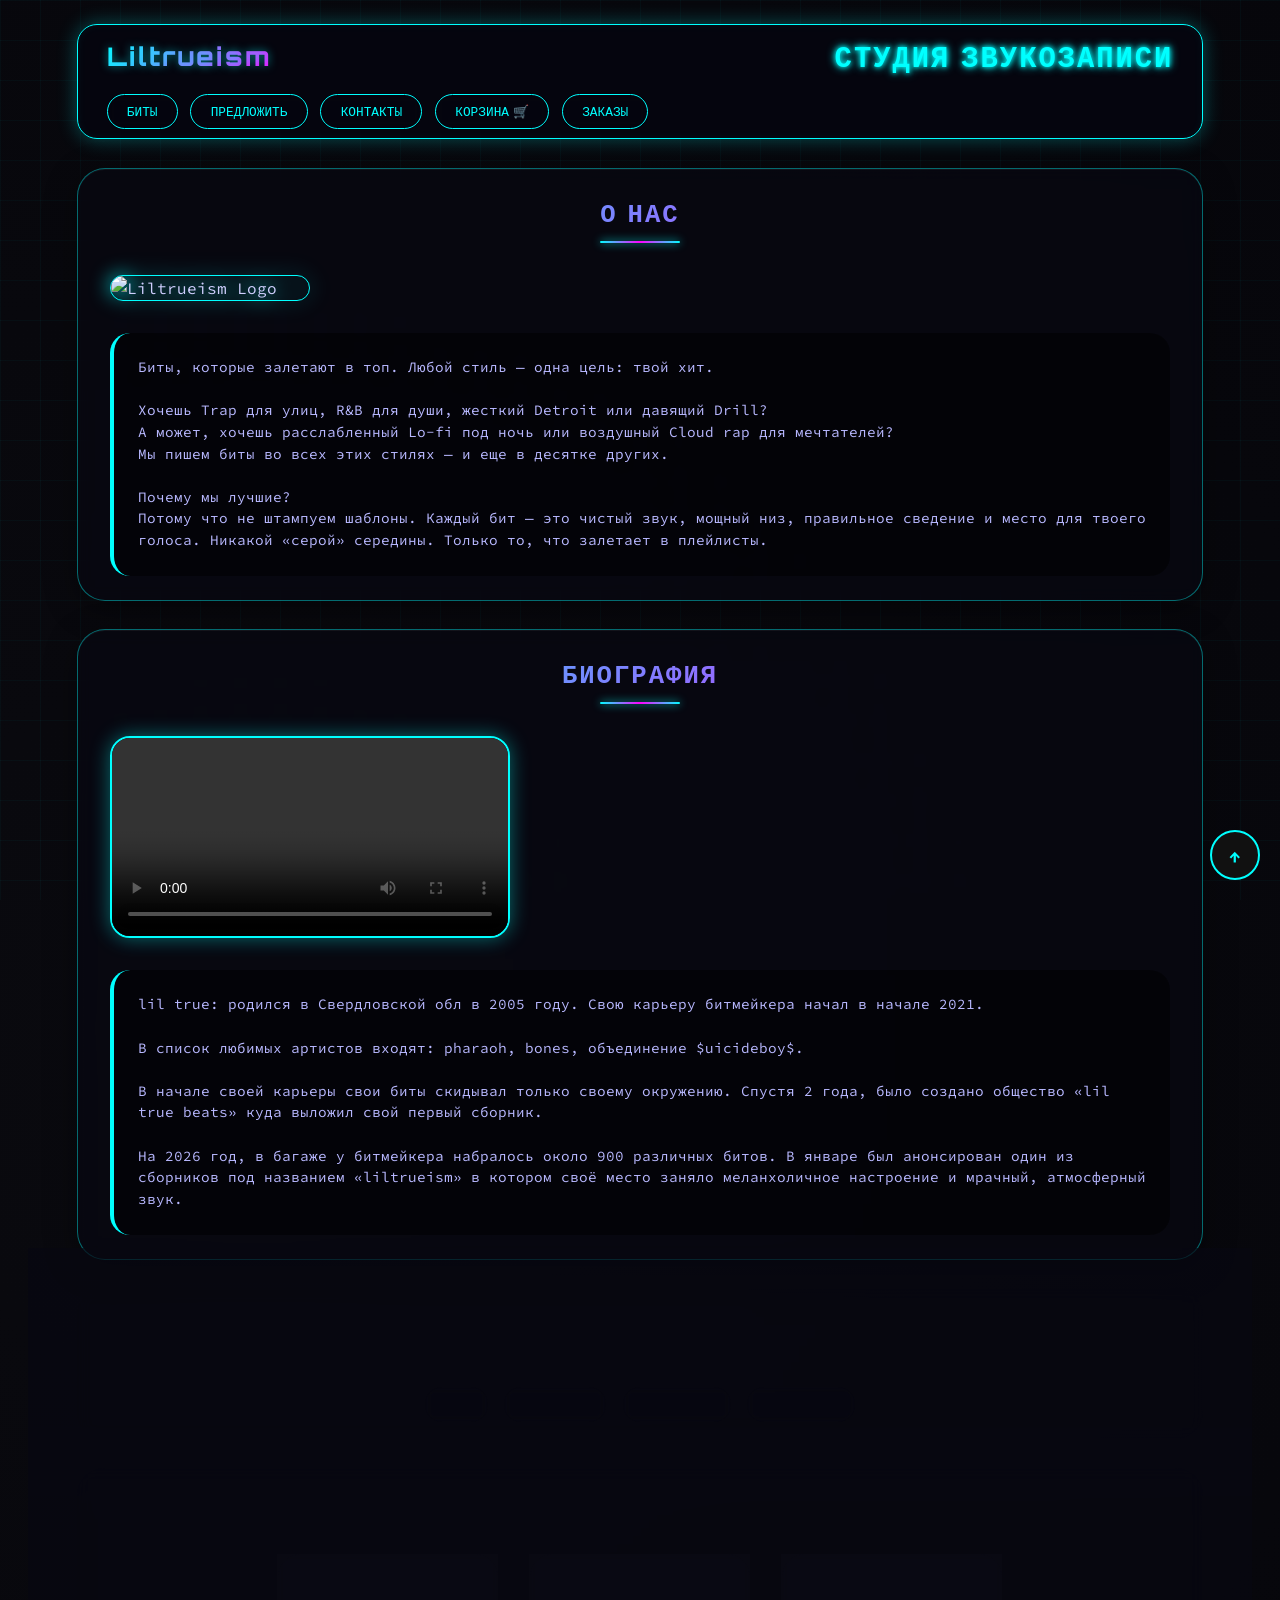
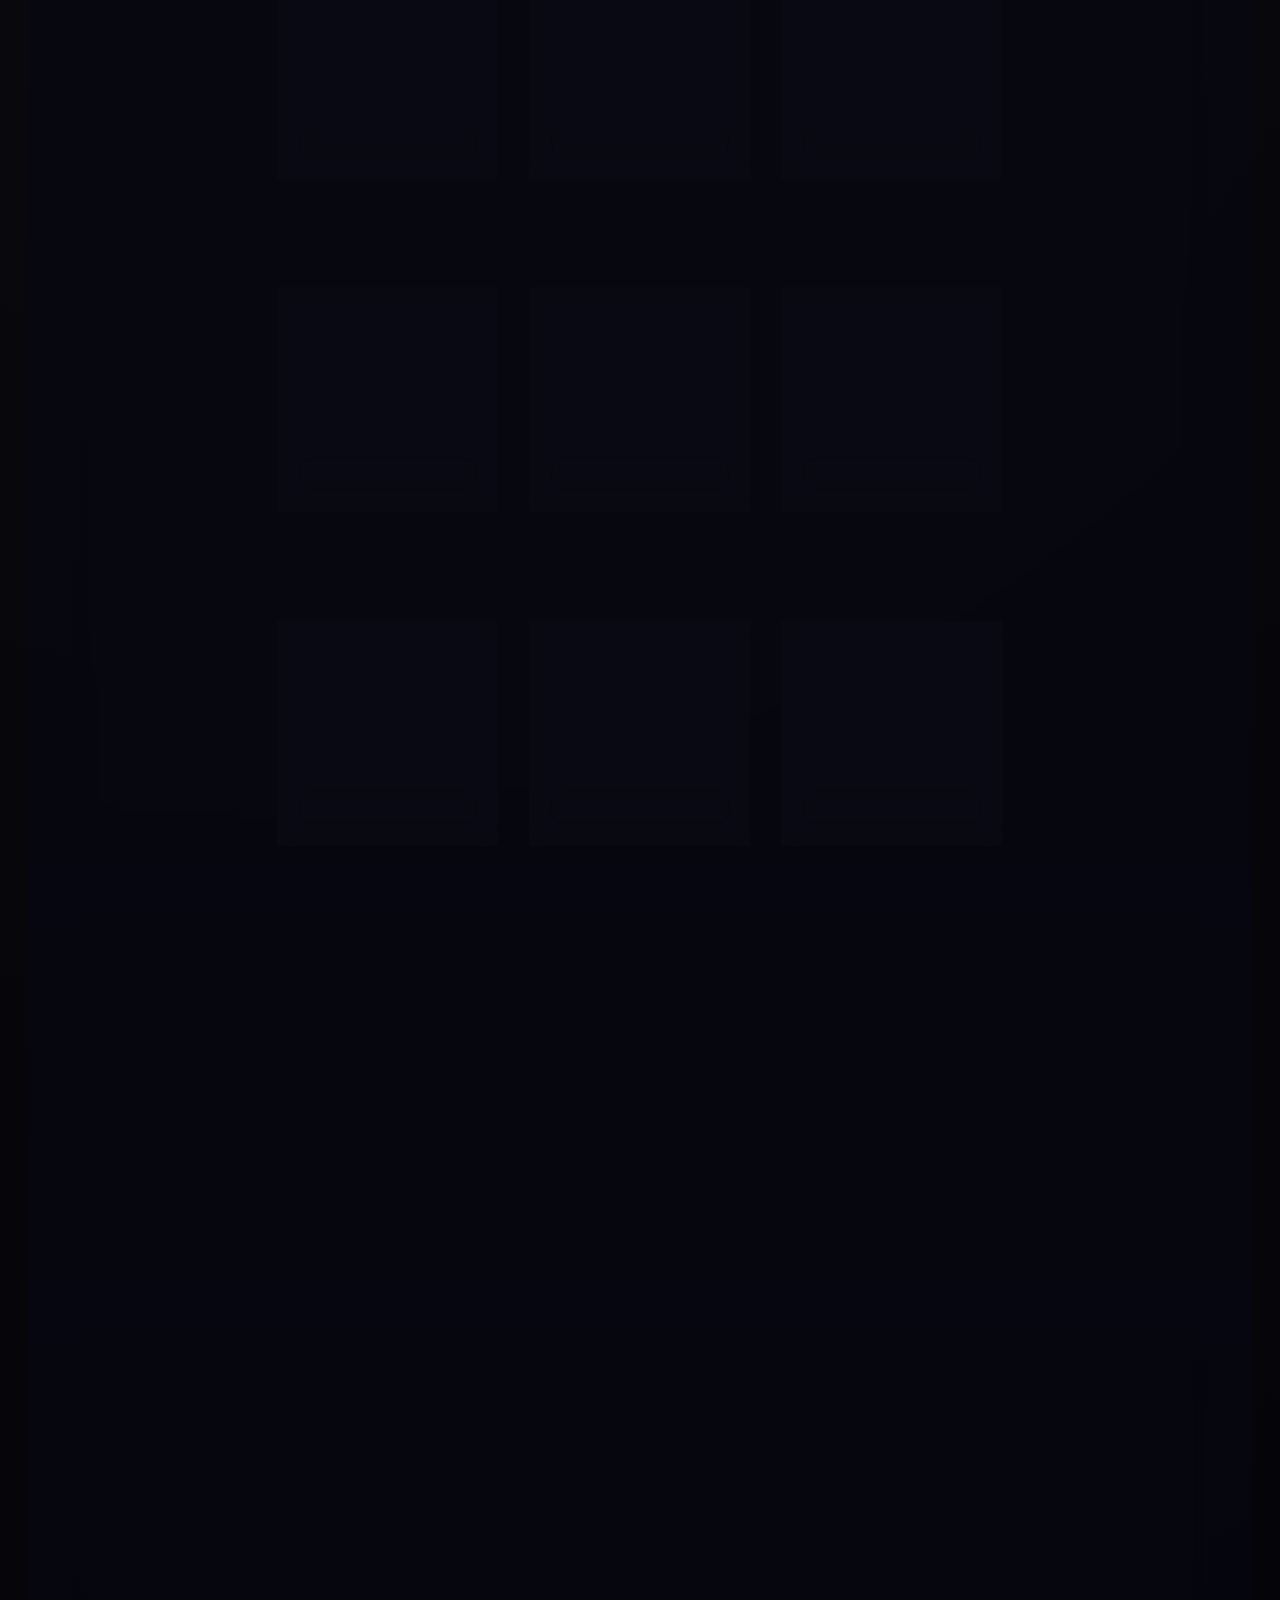
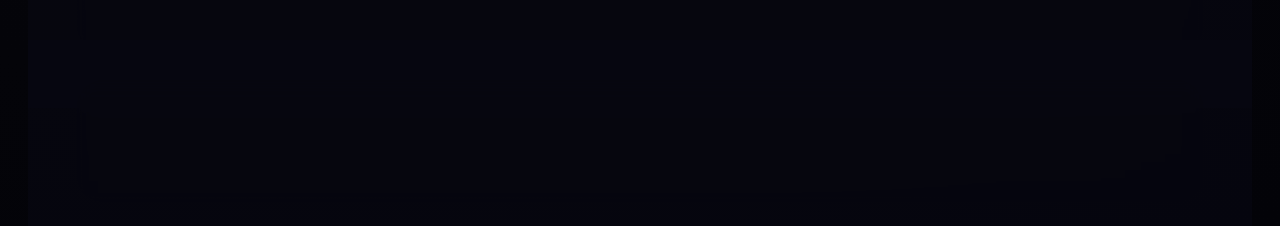
==== index.html @ 5d60e11c "Add files via upload" ====
<!DOCTYPE html>
<html lang="en">

<head>
    <meta charset="UTF-8">
    <meta name="viewport" content="width=device-width, initial-scale=1.0">
    <title>Liltrueism | Современные биты и звук</title>
    <link rel="stylesheet" href="csss/style.css">
    <link rel="stylesheet" href="csss/adaptation.css">
    <script src="script.js"></script>
    <script src="validate.js"></script>
</head>

<body>
    <header>
        <div class="navigation" id="navigation">
            <div class="imgTitle">
                <div><b class="litrueism">Liltrueism</b></div>
                <div><h1>Студия звукозаписи</h1></div>
                <div class="butos">
                    <button id="aTov"><a href="#tovar">Биты</a></button>
                    <button id="aClip"><a href="#clipBeat">Предложить</a></button>
                    <button id="aCont"><a href="#contact">Контакты</a></button>
                    <button><a href="cart.html">Корзина 🛒</a></button>
                    <button><a href="orders.html">Заказы</a></button>
                </div>
            </div>
        </div>

        <div class="aboutUs">
            <h2 class="aboutH2">О нас</h2>
            <div class="logoAbout">
                <img src="img/Header/LilTrue.png" alt="Liltrueism Logo" class="kkk">
                <p class="ppp">Биты, которые залетают в топ. Любой стиль — одна цель: твой хит.
                    <br><br>
                    Хочешь Trap для улиц, R&B для души, жесткий Detroit или давящий Drill?<br>
                    А может, хочешь расслабленный Lo-fi под ночь или воздушный Cloud rap для мечтателей?<br>
                    Мы пишем биты во всех этих стилях — и еще в десятке других.
                    <br><br>
                    Почему мы лучшие?<br>
                    Потому что не штампуем шаблоны. Каждый бит — это чистый звук, мощный низ, правильное сведение и
                    место для твоего голоса. Никакой «серой» середины. Только то, что залетает в плейлисты.
                </p>
            </div>
        </div>

        <div class="videoBiography">
            <h2 class="aboutH2">Биография</h2>
            <div class="logoAbout">
                <video src="video/IMG_6130.MOV" controls></video>
                <p class="ppp">lil true: родился в Свердловской обл в 2005 году. Свою карьеру битмейкера начал в начале
                    2021. <br><br>
                    В список любимых артистов входят: pharaoh, bones, объединение $uicideboy$. <br><br>
                    В начале своей карьеры свои биты скидывал только своему окружению. Спустя 2 года, было создано
                    общество «lil true beats» куда выложил свой первый сборник. <br><br>
                    На 2026 год, в багаже у битмейкера набралось около 900 различных битов. В январе был анонсирован
                    один из сборников под названием «liltrueism» в котором своё место заняло меланхоличное настроение и
                    мрачный, атмосферный звук.</p>
            </div>
        </div>
    </header>

    <main>
        <div class="navItems">
            <h2 class="aboutH2" id="tovar">Каталог битов</h2>
            <div class="butNav">
                <button class="filter-btn" data-filter="all">Все</button>
                <button class="filter-btn" data-filter="theme1">Theme 1</button>
                <button class="filter-btn" data-filter="theme2">Theme 2</button>
                <button class="filter-btn" data-filter="theme3">Theme 3</button>
            </div>
        </div>

        <div class="items" id="beats-list">
            <h3 class="aboutH2 theme-title" data-theme="theme1">theme1</h3>
            <div class="box theme-group" data-theme="theme1">
                <div class="beat" data-product-id="1">
                    <img src="img/beats/1.jpg" alt="beat cover" id="pic1">
                    <p>Dusk Till Dawn</p>
                    <audio src="music/1.mp3" controls></audio><br>
                    <button class="add-to-cart-btn" data-id="1">В корзину</button>
                </div>
                <div class="beat" data-product-id="2">
                    <img src="img/beats/2.jpg" alt="beat cover" id="pic1">
                    <p>Neon Shadows</p>
                    <audio src="music/lt.mp3" controls></audio><br>
                    <button class="add-to-cart-btn" data-id="2">В корзину</button>
                </div>
                <div class="beat" data-product-id="3">
                    <img src="img/beats/3.jpg" alt="beat cover" id="pic1">
                    <p>Lost Souls</p>
                    <audio src="music/17.mp3" controls></audio><br>
                    <button class="add-to-cart-btn" data-id="3">В корзину</button>
                </div>
            </div>

            <h3 class="aboutH2 theme-title" data-theme="theme2">theme2</h3>
            <div class="box theme-group" data-theme="theme2">
                <div class="beat" data-product-id="4">
                    <img src="img/beats/4.jpg" alt="beat cover" id="pic1">
                    <p>Midnight Drift</p>
                    <audio src="music/4.mp3" controls></audio><br>
                    <button class="add-to-cart-btn" data-id="4">В корзину</button>
                </div>
                <div class="beat" data-product-id="5">
                    <img src="img/beats/5.jpg" alt="beat cover" id="pic1">
                    <p>Echoes</p>
                    <audio src="music/5.mp3" controls></audio><br>
                    <button class="add-to-cart-btn" data-id="5">В корзину</button>
                </div>
                <div class="beat" data-product-id="6">
                    <img src="img/beats/6.jpg" alt="beat cover" id="pic1">
                    <p>Phantom</p>
                    <audio src="music/15.mp3" controls></audio><br>
                    <button class="add-to-cart-btn" data-id="6">В корзину</button>
                </div>
            </div>

            <h3 class="aboutH2 theme-title" data-theme="theme3">theme3</h3>
            <div class="box theme-group" data-theme="theme3">
                <div class="beat" data-product-id="7">
                    <img src="img/beats/7.jpg" alt="beat cover" id="pic1">
                    <p>Wicked Dreams</p>
                    <audio src="music/7.mp3" controls></audio><br>
                    <button class="add-to-cart-btn" data-id="7">В корзину</button>
                </div>
                <div class="beat" data-product-id="8">
                    <img src="img/beats/8.jpg" alt="beat cover" id="pic1">
                    <p>Dark Matter</p>
                    <audio src="music/16.mp3" controls></audio><br>
                    <button class="add-to-cart-btn" data-id="8">В корзину</button>
                </div>
                <div class="beat" data-product-id="9">
                    <img src="img/beats/9.jpg" alt="beat cover" id="pic1">
                    <p>Requiem</p>
                    <audio src="music/13.mp3" controls></audio><br>
                    <button class="add-to-cart-btn" data-id="9">В корзину</button>
                </div>
            </div>
        </div>

        <div class="back">
            <h2 class="aboutH2" id="clipBeat">Предложить свой бит/клип</h2>
            <form action="javascript:void(0);">
                <input type="text" placeholder="Имя" class="formInp">
                <input type="email" placeholder="E-mail" class="formInp">
                <input type="text" class="formInp" placeholder="Тематика">
                <input type="submit" value="Отправить заявку" class="btn">
            </form>
        </div>
    </main>

    <footer>
        <div class="team">
            <h2 class="aboutH2">Команда разработчиков</h2>
            <div class="box1">
                <div class="teamInfo">
                    <img src="img/Avatar/Ilin.png" alt="">
                    <p>Ильин Андрей</p>
                    <p>Фронтенд разработчик</p>
                </div>
                <div class="teamInfo">
                    <img src="img/Avatar/Saitov.png" alt="">
                    <p>Саитов Ярослав</p>
                    <p>Фронтенд разработчик</p>
                </div>
                <div class="teamInfo">
                    <img src="img/Avatar/Shestakov.png" alt="">
                    <p>Шестаков Данил</p>
                    <p>Бекенд разработчик</p>
                </div>
                <div class="teamInfo">
                    <img src="img/Avatar/Zavad.png" alt="">
                    <p>Завадский Егор</p>
                    <p>Дизайнер | Битмейкер</p>
                </div>
                <div class="teamInfo">
                    <img src="img/Avatar/Shpakov.png" alt="">
                    <p>Шпаков Александр</p>
                    <p>Дизайнер</p>
                </div>
                <div class="teamInfo">
                    <img src="img/Avatar/Mishakin.png" alt="">
                    <p>Мишакин Егор</p>
                    <p>Менеджер</p>
                </div>
            </div>
        </div>

        <div class="contact" id="contact">
            <div class="boxes">
                <div class="socialNetwork">
                    <h4>Мы в соцсетях</h4>
                    <div class="sN">
                        <a href="https://vk.com/duxa4" target="_blank"><img src="img/VK.png" alt="VK" style="width: 45px;"></a>
                        <a href="https://vk.com/stiv_jr" target="_blank"><img src="img/VK.png" alt="VK" style="width: 45px;"></a>
                        <a href="https://vk.com/imurchala" target="_blank"><img src="img/VK.png" alt="VK" style="width: 45px;"></a>
                        <a href="https://vk.com/id688448021" target="_blank"><img src="img/VK.png" alt="VK" style="width: 45px;"></a>
                        <a href="https://vk.com/shpak_35" target="_blank"><img src="img/VK.png" alt="VK" style="width: 45px;"></a>
                        <a href="https://vk.com/roge_promotion" target="_blank"><img src="img/VK.png" alt="VK" style="width: 45px;"></a>
                    </div>
                </div>
                <div class="socialNetwork">
                    <h4>Почта для связи</h4>
                    <p>liltrue@beats.com</p>
                </div>
                <div class="socialNetwork">
                    <h4>Номер тех. поддержки</h4>
                    <p>+79001112233</p>
                </div>
            </div>
        </div>
    </footer>
    <a class="up-button" href="#navigation"><p>↑</p></a>
</body>

</html>
---- csss/style.css ----
/* ========== GOOGLE FONTS ========== */
@import url('https://fonts.googleapis.com/css2?family=Orbitron:wght@400;500;600;700;800;900&family=Source+Code Pro:wght@300;400;500;600;700&display=swap');

/* ========== RESET & BASE ========== */
* {
    margin: 0;
    padding: 0;
    box-sizing: border-box;
}

body {
    background: radial-gradient(circle at 20% 30%, #0a0a0f, #030308);
    font-family: 'Source Code Pro', 'Courier New', monospace;
    font-size: 16px;
    line-height: 1.5;
    color: #d0d0ff;
    position: relative;
}

/* Сетка как в киберпанке (фон) */
body::before {
    content: '';
    position: fixed;
    top: 0;
    left: 0;
    width: 100%;
    height: 100%;
    background-image: 
        linear-gradient(rgba(0, 255, 255, 0.03) 1px, transparent 1px),
        linear-gradient(90deg, rgba(0, 255, 255, 0.03) 1px, transparent 1px);
    background-size: 40px 40px;
    pointer-events: none;
    z-index: 0;
}

h1, h2, h3, h4 {
    font-family: 'Orbitron', 'Courier New', monospace;
    font-weight: 700;
    letter-spacing: 2px;
    text-transform: uppercase;
}

h1 {
    font-size: 1.8rem;
    text-shadow: 0 0 5px #0ff, 0 0 10px #0ff;
    color: #0ff;
}

h2 {
    font-size: 1.6rem;
    background: linear-gradient(135deg, #0ff, #f0f);
    -webkit-background-clip: text;
    background-clip: text;
    color: transparent;
}

h3 {
    font-size: 1.3rem;
    color: #f0f;
    text-shadow: 0 0 3px #f0f;
}

/* ========== НАВИГАЦИЯ ========== */
.navigation {
    background: rgba(5, 5, 15, 0.8);
    backdrop-filter: blur(12px);
    border: 1px solid #0ff;
    box-shadow: 0 0 20px rgba(0, 255, 255, 0.3), inset 0 0 10px rgba(0, 255, 255, 0.05);
    width: 88%;
    margin: 1.5rem auto;
    border-radius: 20px;
    padding: 0.6rem 1.8rem;
    position: relative;
    z-index: 10;
    transition: all 0.2s;
}

.navigation:hover {
    box-shadow: 0 0 30px rgba(0, 255, 255, 0.5);
}

.imgTitle {
    display: flex;
    justify-content: space-between;
    align-items: center;
    flex-wrap: wrap;
    gap: 1rem;
}

.litrueism {
    font-family: 'Orbitron', monospace;
    font-size: 1.6rem;
    font-weight: 800;
    background: linear-gradient(135deg, #0ff, #f0f);
    -webkit-background-clip: text;
    background-clip: text;
    color: transparent;
    text-shadow: 0 0 8px rgba(0, 255, 255, 0.5);
    letter-spacing: 2px;
}

.butos {
    display: flex;
    gap: 0.8rem;
    flex-wrap: wrap;
}

button {
    background: transparent;
    border: 1px solid #0ff;
    padding: 0.5rem 1.2rem;
    border-radius: 30px;
    font-family: 'Orbitron', monospace;
    font-weight: 500;
    font-size: 0.8rem;
    color: #0ff;
    cursor: pointer;
    transition: all 0.3s ease;
    text-transform: uppercase;
    backdrop-filter: blur(4px);
}

button:hover {
    background: #0ff;
    color: #000;
    box-shadow: 0 0 15px #0ff;
    border-color: #0ff;
}

button.active {
    background: #f0f;
    border-color: #f0f;
    color: #000;
    box-shadow: 0 0 15px #f0f;
}

a, a:visited {
    color: inherit;
    text-decoration: none;
}

/* ========== ОСНОВНЫЕ БЛОКИ ========== */
.aboutUs, .videoBiography, .navItems, .items, .back, .team, .contact, .container {
    width: 88%;
    margin: 1.8rem auto;
    background: rgba(8, 8, 18, 0.7);
    backdrop-filter: blur(8px);
    border-radius: 28px;
    border: 1px solid rgba(0, 255, 255, 0.4);
    box-shadow: 0 8px 32px rgba(0, 0, 0, 0.4), inset 0 1px 0 rgba(255, 255, 255, 0.05);
    overflow: hidden;
    transition: all 0.2s;
}

.aboutUs:hover, .videoBiography:hover, .items:hover {
    border-color: #f0f;
    box-shadow: 0 0 25px rgba(255, 0, 255, 0.2);
}

.aboutH2 {
    text-align: center;
    padding: 1.5rem 1rem 0.5rem;
    position: relative;
}

.aboutH2::after {
    content: '';
    display: block;
    width: 80px;
    height: 2px;
    background: linear-gradient(90deg, #0ff, #f0f, #0ff);
    margin: 0.6rem auto 0;
    border-radius: 2px;
    box-shadow: 0 0 8px #0ff;
}

.logoAbout {
    display: flex;
    justify-content: space-between;
    align-items: center;
    gap: 2rem;
    padding: 1.5rem 2rem;
    flex-wrap: wrap;
}

.ppp {
    background: rgba(0, 0, 0, 0.5);
    padding: 1.5rem;
    border-radius: 20px;
    color: #b8b8ff;
    border-left: 4px solid #0ff;
    font-size: 0.9rem;
    line-height: 1.5;
}

.kkk {
    width: 200px;
    border-radius: 20px;
    filter: drop-shadow(0 0 10px #0ff);
    border: 1px solid #0ff;
}

/* ========== ВИДЕО ========== */
video {
    width: 400px;
    border-radius: 20px;
    border: 2px solid #0ff;
    box-shadow: 0 0 20px rgba(0, 255, 255, 0.4);
}

/* ========== ФИЛЬТРЫ ========== */
.butNav {
    display: flex;
    justify-content: center;
    gap: 1rem;
    padding: 1rem;
    flex-wrap: wrap;
}

.filter-btn {
    background: transparent;
    border: 1px solid #f0f;
    color: #f0f;
}

.filter-btn:hover {
    background: #f0f;
    color: #000;
    box-shadow: 0 0 12px #f0f;
}

/* ========== ТОВАРЫ ========== */
.theme-title {
    padding: 1rem 1.5rem 0;
    font-size: 1.4rem;
    letter-spacing: 2px;
}

.box, .theme-group {
    display: flex;
    justify-content: center;
    gap: 2rem;
    padding: 1.5rem;
    flex-wrap: wrap;
}

.beat {
    background: rgba(10, 10, 20, 0.8);
    border-radius: 24px;
    padding: 1.2rem;
    text-align: center;
    transition: all 0.3s ease;
    border: 1px solid rgba(0, 255, 255, 0.3);
    backdrop-filter: blur(4px);
    width: 220px;
}

.beat:hover {
    transform: translateY(-8px);
    border-color: #f0f;
    box-shadow: 0 0 28px rgba(255, 0, 255, 0.3);
}

#pic1 {
    width: 140px;
    height: 140px;
    object-fit: cover;
    border-radius: 50%;
    border: 2px solid #0ff;
    box-shadow: 0 0 8px #0ff;
    margin-bottom: 0.8rem;
}

.beat p {
    color: #0ff;
    font-weight: 600;
    font-size: 1rem;
}

audio {
    width: 100%;
    margin: 0.5rem 0;
    filter: drop-shadow(0 0 2px #0ff);
    background: #111;
    border-radius: 30px;
}

.beat button {
    background: transparent;
    border-color: #0ff;
    color: #0ff;
    width: 100%;
    margin-top: 0.5rem;
}

.beat button:hover {
    background: #0ff;
    color: #000;
}

/* ========== ФОРМА ========== */
.back {
    text-align: center;
}

form {
    background: rgba(0, 0, 0, 0.6);
    padding: 2rem;
    border-radius: 28px;
    width: 80%;
    margin: 0 auto 2rem;
    border: 1px solid #0ff;
}

.formInp {
    display: block;
    width: 100%;
    padding: 0.8rem 1.2rem;
    margin-bottom: 1rem;
    background: #111;
    border: 1px solid #0ff;
    border-radius: 60px;
    color: #0ff;
    font-family: 'Source Code Pro', monospace;
}

.formInp::placeholder {
    color: #5f5faf;
}

.formInp:focus {
    outline: none;
    border-color: #f0f;
    box-shadow: 0 0 8px #f0f;
}

.btn {
    background: linear-gradient(90deg, #0ff, #f0f);
    color: #000;
    border: none;
    font-weight: bold;
}

.btn:hover {
    background: linear-gradient(90deg, #f0f, #0ff);
    box-shadow: 0 0 20px #0ff;
    transform: translateY(-2px);
}

/* ========== КОМАНДА ========== */
.box1 {
    display: flex;
    justify-content: center;
    flex-wrap: wrap;
    gap: 1.5rem;
    padding: 1.5rem;
}

.teamInfo {
    background: rgba(10, 10, 20, 0.8);
    border-radius: 24px;
    padding: 1rem;
    text-align: center;
    width: 150px;
    border: 1px solid #f0f;
    transition: 0.2s;
}

.teamInfo:hover {
    transform: scale(1.02);
    box-shadow: 0 0 15px #f0f;
}

.teamInfo img {
    width: 90px;
    height: 90px;
    border-radius: 50%;
    object-fit: cover;
    border: 2px solid #0ff;
}

.teamInfo p {
    color: #b8b8ff;
    font-size: 0.8rem;
    margin: 0.3rem 0;
}

/* ========== ФУТЕР / КОНТАКТЫ ========== */
.contact {
    padding-bottom: 0.5rem;
}

.boxes {
    display: flex;
    justify-content: space-between;
    flex-wrap: wrap;
    gap: 2rem;
    padding: 2rem;
}

.socialNetwork {
    text-align: center;
    flex: 1;
}

.socialNetwork h4 {
    color: #f0f;
    text-shadow: 0 0 4px #f0f;
}

.socialNetwork p {
    color: #0ff;
}

.sN {
    display: flex;
    gap: 1rem;
    justify-content: center;
}

.sN img {
    filter: drop-shadow(0 0 4px #0ff);
    transition: 0.2s;
}

.sN img:hover {
    filter: drop-shadow(0 0 12px #f0f);
    transform: scale(1.1);
}

/* ========== КНОПКА ВВЕРХ ========== */
.up-button {
    width: 50px;
    height: 50px;
    border-radius: 50%;
    background: #111;
    border: 2px solid #0ff;
    position: fixed;
    right: 20px;
    bottom: 20px;
    display: flex;
    align-items: center;
    justify-content: center;
    transition: 0.2s;
    z-index: 99;
}

.up-button:hover {
    border-color: #f0f;
    box-shadow: 0 0 15px #f0f;
    transform: scale(1.05);
}

.up-button p {
    color: #0ff;
    font-size: 1.2rem;
    font-weight: bold;
}

/* ========== КОРЗИНА И ЗАКАЗЫ (неоновая тема) ========== */
.cart-container {
    padding: 2rem;
    max-width: 800px;
    margin: 0 auto;
}

.cart-item, .order-card {
    background: rgba(8, 8, 18, 0.8);
    border-radius: 24px;
    padding: 1rem 1.5rem;
    margin-bottom: 1rem;
    border: 1px solid #0ff;
    backdrop-filter: blur(4px);
}

.cart-item-info {
    color: #0ff;
    font-weight: 500;
}

.cart-item-quantity input {
    width: 70px;
    padding: 0.4rem;
    border-radius: 40px;
    background: #111;
    border: 1px solid #0ff;
    color: #0ff;
    text-align: center;
}

.cart-item-remove {
    background: transparent;
    border: 1px solid #f55;
    color: #f55;
}

.cart-item-remove:hover {
    background: #f55;
    color: #000;
}

.cart-total {
    border: 1px solid #f0f;
    background: rgba(0, 0, 0, 0.6);
    padding: 1rem;
    border-radius: 60px;
    text-align: right;
    font-size: 1.3rem;
    color: #f0f;
    margin-top: 1rem;
}

.btn-checkout {
    background: linear-gradient(90deg, #0ff, #0a0);
    border: none;
    color: #000;
    font-weight: bold;
    width: 100%;
}

.btn-checkout:hover {
    box-shadow: 0 0 20px #0f0;
}

.empty-message {
    text-align: center;
    padding: 3rem;
    background: rgba(0,0,0,0.6);
    border-radius: 32px;
    border: 1px solid #0ff;
}

.empty-message a {
    color: #f0f;
    text-decoration: underline;
}

.order-header {
    display: flex;
    justify-content: space-between;
    color: #f0f;
    border-bottom: 1px solid #0ff;
    padding-bottom: 0.5rem;
}

.order-item {
    display: flex;
    justify-content: space-between;
    color: #0ff;
}

.order-total {
    text-align: right;
    font-weight: bold;
    color: #f0f;
    border-top: 1px solid #0ff;
    margin-top: 0.5rem;
    padding-top: 0.5rem;
}

.orders-header-actions {
    display: flex;
    justify-content: space-between;
    flex-wrap: wrap;
    gap: 1rem;
    margin-bottom: 1.5rem;
}

.back-shop-link {
    border: 1px solid #0ff;
    padding: 0.4rem 1rem;
    border-radius: 40px;
    color: #0ff;
}

.clear-orders-btn {
    border-color: #f55;
    color: #f55;
}

.clear-orders-btn:hover {
    background: #f55;
    color: #000;
}

.input-error {
    border: 2px solid #f55 !important;
}

.error-message {
    color: #f55;
    font-size: 0.7rem;
}
---- csss/adaptation.css ----
/* ========== АДАПТИВ КИБЕРПАНК ========== */
@media screen and (max-width: 1024px) {
    .navigation, .aboutUs, .videoBiography, .navItems, .items, .back, .team, .contact, .container {
        width: 92%;
    }
    .ppp {
        font-size: 0.85rem;
    }
    video {
        width: 100%;
        max-width: 400px;
    }
}

@media screen and (max-width: 768px) {
    .imgTitle {
        flex-direction: column;
        text-align: center;
    }
    .butos {
        justify-content: center;
    }
    .logoAbout {
        flex-direction: column;
    }
    .kkk {
        width: 160px;
    }
    .box, .theme-group {
        gap: 1rem;
    }
    .beat {
        width: 180px;
    }
    #pic1 {
        width: 110px;
        height: 110px;
    }
    .box1 {
        display: grid;
        grid-template-columns: repeat(2, 1fr);
        gap: 1rem;
    }
    .teamInfo {
        width: 100%;
    }
    .boxes {
        flex-direction: column;
        align-items: center;
    }
    form {
        width: 95%;
    }
    .cart-item {
        flex-direction: column;
        text-align: center;
    }
    .cart-item-quantity, .cart-item-price, .cart-item-remove {
        margin-top: 0.5rem;
    }
}

@media screen and (max-width: 600px) {
    .beat {
        width: 100%;
        max-width: 260px;
    }
    .box, .theme-group {
        flex-direction: column;
        align-items: center;
    }
    .box1 {
        grid-template-columns: repeat(1, 1fr);
    }
    .aboutH2::after {
        width: 50px;
    }
    h1 {
        font-size: 1.2rem;
    }
    .litrueism {
        font-size: 1.3rem;
    }
    button {
        padding: 0.4rem 1rem;
        font-size: 0.7rem;
    }
    .orders-header-actions {
        flex-direction: column;
        align-items: stretch;
    }
}

@media screen and (max-width: 480px) {
    .navigation, .aboutUs, .videoBiography, .navItems, .items, .back, .team, .contact, .container {
        width: 96%;
        margin: 1rem auto;
    }
    .butNav {
        gap: 0.5rem;
    }
    .filter-btn {
        padding: 0.3rem 0.8rem;
        font-size: 0.7rem;
    }
    .theme-title {
        font-size: 1rem;
        text-align: center;
    }
    .ppp {
        padding: 1rem;
        font-size: 0.8rem;
    }
    .beat {
        padding: 0.8rem;
    }
    #pic1 {
        width: 90px;
        height: 90px;
    }
    form {
        padding: 1rem;
    }
    .cart-container {
        padding: 1rem;
    }
    .up-button {
        width: 40px;
        height: 40px;
        right: 12px;
        bottom: 12px;
    }
}

/* Для column-layout (активируется скриптом на главной при малых экранах) */
.theme-group.column-layout {
    flex-direction: column !important;
    align-items: center;
}
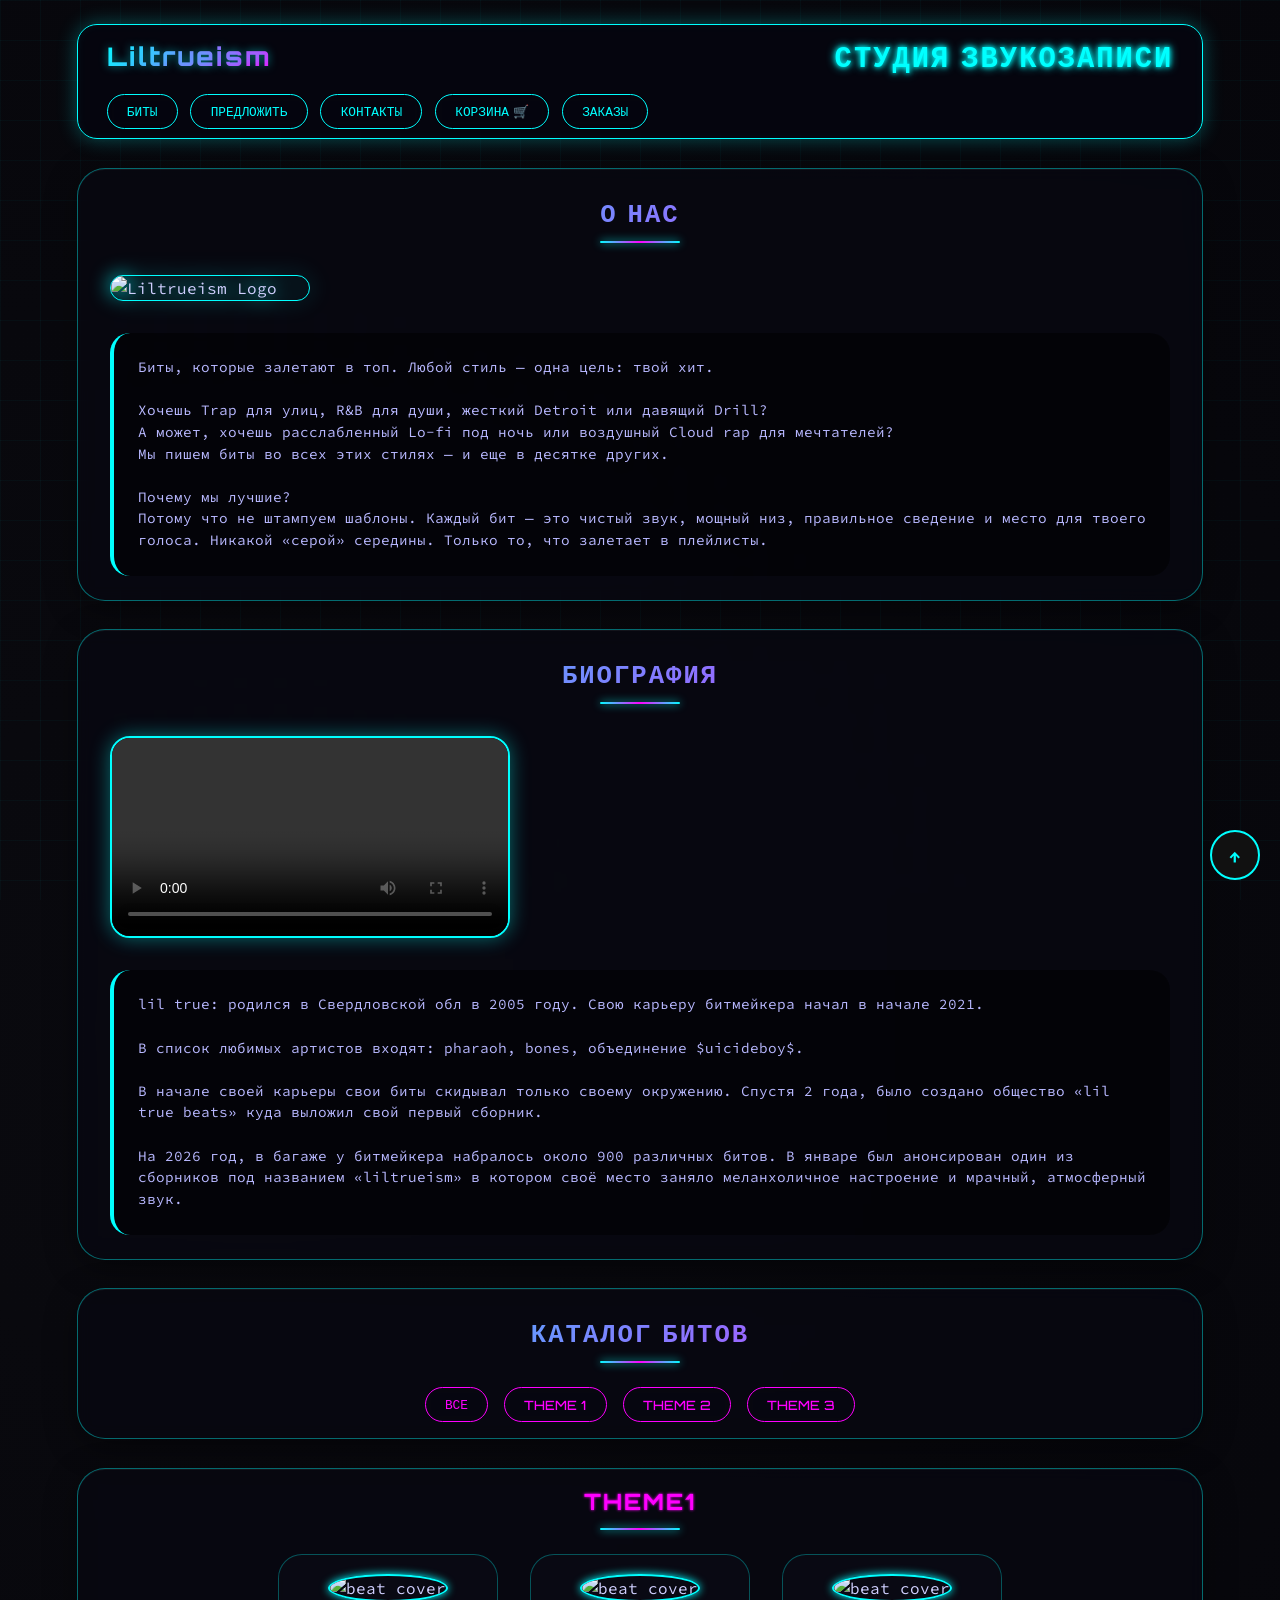
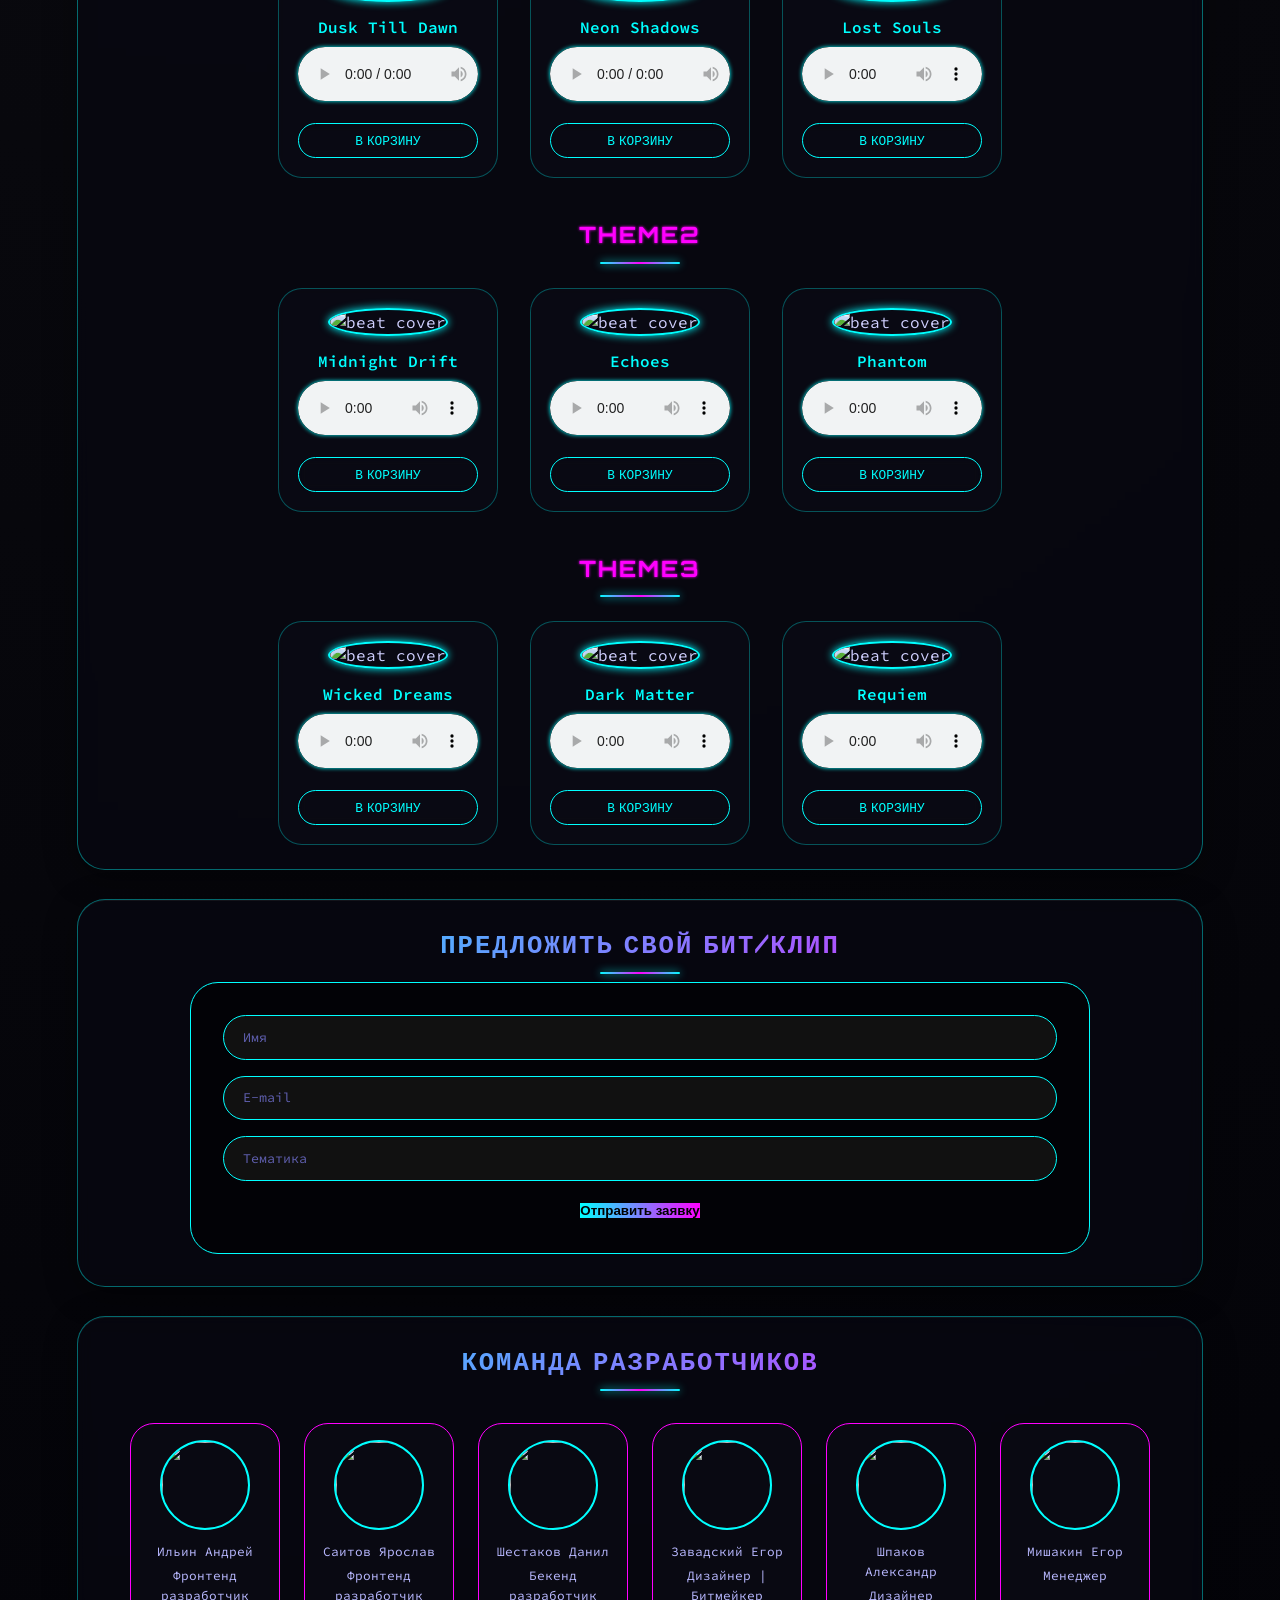
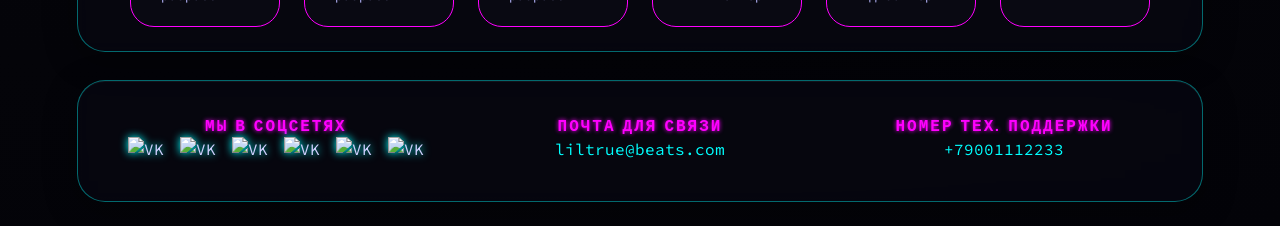
==== commit 1e3738b8: "Update index.html" ====
--- a/index.html
+++ b/index.html
@@ -5,7 +5,7 @@
     <meta charset="UTF-8">
     <meta name="viewport" content="width=device-width, initial-scale=1.0">
     <title>Liltrueism | Современные биты и звук</title>
-    <link rel="stylesheet" href="csss/style.css">
+    <link rel="stylesheet" href="style.css">
     <link rel="stylesheet" href="csss/adaptation.css">
     <script src="script.js"></script>
     <script src="validate.js"></script>
@@ -214,4 +214,4 @@
     <a class="up-button" href="#navigation"><p>↑</p></a>
 </body>
 
-</html>+</html>
--- a/style.css
+++ b/style.css
@@ -0,0 +1,593 @@
+/* ========== GOOGLE FONTS ========== */
+@import url('https://fonts.googleapis.com/css2?family=Orbitron:wght@400;500;600;700;800;900&family=Source+Code Pro:wght@300;400;500;600;700&display=swap');
+
+/* ========== RESET & BASE ========== */
+* {
+    margin: 0;
+    padding: 0;
+    box-sizing: border-box;
+}
+
+body {
+    background: radial-gradient(circle at 20% 30%, #0a0a0f, #030308);
+    font-family: 'Source Code Pro', 'Courier New', monospace;
+    font-size: 16px;
+    line-height: 1.5;
+    color: #d0d0ff;
+    position: relative;
+}
+
+/* Сетка как в киберпанке (фон) */
+body::before {
+    content: '';
+    position: fixed;
+    top: 0;
+    left: 0;
+    width: 100%;
+    height: 100%;
+    background-image: 
+        linear-gradient(rgba(0, 255, 255, 0.03) 1px, transparent 1px),
+        linear-gradient(90deg, rgba(0, 255, 255, 0.03) 1px, transparent 1px);
+    background-size: 40px 40px;
+    pointer-events: none;
+    z-index: 0;
+}
+
+h1, h2, h3, h4 {
+    font-family: 'Orbitron', 'Courier New', monospace;
+    font-weight: 700;
+    letter-spacing: 2px;
+    text-transform: uppercase;
+}
+
+h1 {
+    font-size: 1.8rem;
+    text-shadow: 0 0 5px #0ff, 0 0 10px #0ff;
+    color: #0ff;
+}
+
+h2 {
+    font-size: 1.6rem;
+    background: linear-gradient(135deg, #0ff, #f0f);
+    -webkit-background-clip: text;
+    background-clip: text;
+    color: transparent;
+}
+
+h3 {
+    font-size: 1.3rem;
+    color: #f0f;
+    text-shadow: 0 0 3px #f0f;
+}
+
+/* ========== НАВИГАЦИЯ ========== */
+.navigation {
+    background: rgba(5, 5, 15, 0.8);
+    backdrop-filter: blur(12px);
+    border: 1px solid #0ff;
+    box-shadow: 0 0 20px rgba(0, 255, 255, 0.3), inset 0 0 10px rgba(0, 255, 255, 0.05);
+    width: 88%;
+    margin: 1.5rem auto;
+    border-radius: 20px;
+    padding: 0.6rem 1.8rem;
+    position: relative;
+    z-index: 10;
+    transition: all 0.2s;
+}
+
+.navigation:hover {
+    box-shadow: 0 0 30px rgba(0, 255, 255, 0.5);
+}
+
+.imgTitle {
+    display: flex;
+    justify-content: space-between;
+    align-items: center;
+    flex-wrap: wrap;
+    gap: 1rem;
+}
+
+.litrueism {
+    font-family: 'Orbitron', monospace;
+    font-size: 1.6rem;
+    font-weight: 800;
+    background: linear-gradient(135deg, #0ff, #f0f);
+    -webkit-background-clip: text;
+    background-clip: text;
+    color: transparent;
+    text-shadow: 0 0 8px rgba(0, 255, 255, 0.5);
+    letter-spacing: 2px;
+}
+
+.butos {
+    display: flex;
+    gap: 0.8rem;
+    flex-wrap: wrap;
+}
+
+button {
+    background: transparent;
+    border: 1px solid #0ff;
+    padding: 0.5rem 1.2rem;
+    border-radius: 30px;
+    font-family: 'Orbitron', monospace;
+    font-weight: 500;
+    font-size: 0.8rem;
+    color: #0ff;
+    cursor: pointer;
+    transition: all 0.3s ease;
+    text-transform: uppercase;
+    backdrop-filter: blur(4px);
+}
+
+button:hover {
+    background: #0ff;
+    color: #000;
+    box-shadow: 0 0 15px #0ff;
+    border-color: #0ff;
+}
+
+button.active {
+    background: #f0f;
+    border-color: #f0f;
+    color: #000;
+    box-shadow: 0 0 15px #f0f;
+}
+
+a, a:visited {
+    color: inherit;
+    text-decoration: none;
+}
+
+/* ========== ОСНОВНЫЕ БЛОКИ ========== */
+.aboutUs, .videoBiography, .navItems, .items, .back, .team, .contact, .container {
+    width: 88%;
+    margin: 1.8rem auto;
+    background: rgba(8, 8, 18, 0.7);
+    backdrop-filter: blur(8px);
+    border-radius: 28px;
+    border: 1px solid rgba(0, 255, 255, 0.4);
+    box-shadow: 0 8px 32px rgba(0, 0, 0, 0.4), inset 0 1px 0 rgba(255, 255, 255, 0.05);
+    overflow: hidden;
+    transition: all 0.2s;
+}
+
+.aboutUs:hover, .videoBiography:hover, .items:hover {
+    border-color: #f0f;
+    box-shadow: 0 0 25px rgba(255, 0, 255, 0.2);
+}
+
+.aboutH2 {
+    text-align: center;
+    padding: 1.5rem 1rem 0.5rem;
+    position: relative;
+}
+
+.aboutH2::after {
+    content: '';
+    display: block;
+    width: 80px;
+    height: 2px;
+    background: linear-gradient(90deg, #0ff, #f0f, #0ff);
+    margin: 0.6rem auto 0;
+    border-radius: 2px;
+    box-shadow: 0 0 8px #0ff;
+}
+
+.logoAbout {
+    display: flex;
+    justify-content: space-between;
+    align-items: center;
+    gap: 2rem;
+    padding: 1.5rem 2rem;
+    flex-wrap: wrap;
+}
+
+.ppp {
+    background: rgba(0, 0, 0, 0.5);
+    padding: 1.5rem;
+    border-radius: 20px;
+    color: #b8b8ff;
+    border-left: 4px solid #0ff;
+    font-size: 0.9rem;
+    line-height: 1.5;
+}
+
+.kkk {
+    width: 200px;
+    border-radius: 20px;
+    filter: drop-shadow(0 0 10px #0ff);
+    border: 1px solid #0ff;
+}
+
+/* ========== ВИДЕО ========== */
+video {
+    width: 400px;
+    border-radius: 20px;
+    border: 2px solid #0ff;
+    box-shadow: 0 0 20px rgba(0, 255, 255, 0.4);
+}
+
+/* ========== ФИЛЬТРЫ ========== */
+.butNav {
+    display: flex;
+    justify-content: center;
+    gap: 1rem;
+    padding: 1rem;
+    flex-wrap: wrap;
+}
+
+.filter-btn {
+    background: transparent;
+    border: 1px solid #f0f;
+    color: #f0f;
+}
+
+.filter-btn:hover {
+    background: #f0f;
+    color: #000;
+    box-shadow: 0 0 12px #f0f;
+}
+
+/* ========== ТОВАРЫ ========== */
+.theme-title {
+    padding: 1rem 1.5rem 0;
+    font-size: 1.4rem;
+    letter-spacing: 2px;
+}
+
+.box, .theme-group {
+    display: flex;
+    justify-content: center;
+    gap: 2rem;
+    padding: 1.5rem;
+    flex-wrap: wrap;
+}
+
+.beat {
+    background: rgba(10, 10, 20, 0.8);
+    border-radius: 24px;
+    padding: 1.2rem;
+    text-align: center;
+    transition: all 0.3s ease;
+    border: 1px solid rgba(0, 255, 255, 0.3);
+    backdrop-filter: blur(4px);
+    width: 220px;
+}
+
+.beat:hover {
+    transform: translateY(-8px);
+    border-color: #f0f;
+    box-shadow: 0 0 28px rgba(255, 0, 255, 0.3);
+}
+
+#pic1 {
+    width: 140px;
+    height: 140px;
+    object-fit: cover;
+    border-radius: 50%;
+    border: 2px solid #0ff;
+    box-shadow: 0 0 8px #0ff;
+    margin-bottom: 0.8rem;
+}
+
+.beat p {
+    color: #0ff;
+    font-weight: 600;
+    font-size: 1rem;
+}
+
+audio {
+    width: 100%;
+    margin: 0.5rem 0;
+    filter: drop-shadow(0 0 2px #0ff);
+    background: #111;
+    border-radius: 30px;
+}
+
+.beat button {
+    background: transparent;
+    border-color: #0ff;
+    color: #0ff;
+    width: 100%;
+    margin-top: 0.5rem;
+}
+
+.beat button:hover {
+    background: #0ff;
+    color: #000;
+}
+
+/* ========== ФОРМА ========== */
+.back {
+    text-align: center;
+}
+
+form {
+    background: rgba(0, 0, 0, 0.6);
+    padding: 2rem;
+    border-radius: 28px;
+    width: 80%;
+    margin: 0 auto 2rem;
+    border: 1px solid #0ff;
+}
+
+.formInp {
+    display: block;
+    width: 100%;
+    padding: 0.8rem 1.2rem;
+    margin-bottom: 1rem;
+    background: #111;
+    border: 1px solid #0ff;
+    border-radius: 60px;
+    color: #0ff;
+    font-family: 'Source Code Pro', monospace;
+}
+
+.formInp::placeholder {
+    color: #5f5faf;
+}
+
+.formInp:focus {
+    outline: none;
+    border-color: #f0f;
+    box-shadow: 0 0 8px #f0f;
+}
+
+.btn {
+    background: linear-gradient(90deg, #0ff, #f0f);
+    color: #000;
+    border: none;
+    font-weight: bold;
+}
+
+.btn:hover {
+    background: linear-gradient(90deg, #f0f, #0ff);
+    box-shadow: 0 0 20px #0ff;
+    transform: translateY(-2px);
+}
+
+/* ========== КОМАНДА ========== */
+.box1 {
+    display: flex;
+    justify-content: center;
+    flex-wrap: wrap;
+    gap: 1.5rem;
+    padding: 1.5rem;
+}
+
+.teamInfo {
+    background: rgba(10, 10, 20, 0.8);
+    border-radius: 24px;
+    padding: 1rem;
+    text-align: center;
+    width: 150px;
+    border: 1px solid #f0f;
+    transition: 0.2s;
+}
+
+.teamInfo:hover {
+    transform: scale(1.02);
+    box-shadow: 0 0 15px #f0f;
+}
+
+.teamInfo img {
+    width: 90px;
+    height: 90px;
+    border-radius: 50%;
+    object-fit: cover;
+    border: 2px solid #0ff;
+}
+
+.teamInfo p {
+    color: #b8b8ff;
+    font-size: 0.8rem;
+    margin: 0.3rem 0;
+}
+
+/* ========== ФУТЕР / КОНТАКТЫ ========== */
+.contact {
+    padding-bottom: 0.5rem;
+}
+
+.boxes {
+    display: flex;
+    justify-content: space-between;
+    flex-wrap: wrap;
+    gap: 2rem;
+    padding: 2rem;
+}
+
+.socialNetwork {
+    text-align: center;
+    flex: 1;
+}
+
+.socialNetwork h4 {
+    color: #f0f;
+    text-shadow: 0 0 4px #f0f;
+}
+
+.socialNetwork p {
+    color: #0ff;
+}
+
+.sN {
+    display: flex;
+    gap: 1rem;
+    justify-content: center;
+}
+
+.sN img {
+    filter: drop-shadow(0 0 4px #0ff);
+    transition: 0.2s;
+}
+
+.sN img:hover {
+    filter: drop-shadow(0 0 12px #f0f);
+    transform: scale(1.1);
+}
+
+/* ========== КНОПКА ВВЕРХ ========== */
+.up-button {
+    width: 50px;
+    height: 50px;
+    border-radius: 50%;
+    background: #111;
+    border: 2px solid #0ff;
+    position: fixed;
+    right: 20px;
+    bottom: 20px;
+    display: flex;
+    align-items: center;
+    justify-content: center;
+    transition: 0.2s;
+    z-index: 99;
+}
+
+.up-button:hover {
+    border-color: #f0f;
+    box-shadow: 0 0 15px #f0f;
+    transform: scale(1.05);
+}
+
+.up-button p {
+    color: #0ff;
+    font-size: 1.2rem;
+    font-weight: bold;
+}
+
+/* ========== КОРЗИНА И ЗАКАЗЫ (неоновая тема) ========== */
+.cart-container {
+    padding: 2rem;
+    max-width: 800px;
+    margin: 0 auto;
+}
+
+.cart-item, .order-card {
+    background: rgba(8, 8, 18, 0.8);
+    border-radius: 24px;
+    padding: 1rem 1.5rem;
+    margin-bottom: 1rem;
+    border: 1px solid #0ff;
+    backdrop-filter: blur(4px);
+}
+
+.cart-item-info {
+    color: #0ff;
+    font-weight: 500;
+}
+
+.cart-item-quantity input {
+    width: 70px;
+    padding: 0.4rem;
+    border-radius: 40px;
+    background: #111;
+    border: 1px solid #0ff;
+    color: #0ff;
+    text-align: center;
+}
+
+.cart-item-remove {
+    background: transparent;
+    border: 1px solid #f55;
+    color: #f55;
+}
+
+.cart-item-remove:hover {
+    background: #f55;
+    color: #000;
+}
+
+.cart-total {
+    border: 1px solid #f0f;
+    background: rgba(0, 0, 0, 0.6);
+    padding: 1rem;
+    border-radius: 60px;
+    text-align: right;
+    font-size: 1.3rem;
+    color: #f0f;
+    margin-top: 1rem;
+}
+
+.btn-checkout {
+    background: linear-gradient(90deg, #0ff, #0a0);
+    border: none;
+    color: #000;
+    font-weight: bold;
+    width: 100%;
+}
+
+.btn-checkout:hover {
+    box-shadow: 0 0 20px #0f0;
+}
+
+.empty-message {
+    text-align: center;
+    padding: 3rem;
+    background: rgba(0,0,0,0.6);
+    border-radius: 32px;
+    border: 1px solid #0ff;
+}
+
+.empty-message a {
+    color: #f0f;
+    text-decoration: underline;
+}
+
+.order-header {
+    display: flex;
+    justify-content: space-between;
+    color: #f0f;
+    border-bottom: 1px solid #0ff;
+    padding-bottom: 0.5rem;
+}
+
+.order-item {
+    display: flex;
+    justify-content: space-between;
+    color: #0ff;
+}
+
+.order-total {
+    text-align: right;
+    font-weight: bold;
+    color: #f0f;
+    border-top: 1px solid #0ff;
+    margin-top: 0.5rem;
+    padding-top: 0.5rem;
+}
+
+.orders-header-actions {
+    display: flex;
+    justify-content: space-between;
+    flex-wrap: wrap;
+    gap: 1rem;
+    margin-bottom: 1.5rem;
+}
+
+.back-shop-link {
+    border: 1px solid #0ff;
+    padding: 0.4rem 1rem;
+    border-radius: 40px;
+    color: #0ff;
+}
+
+.clear-orders-btn {
+    border-color: #f55;
+    color: #f55;
+}
+
+.clear-orders-btn:hover {
+    background: #f55;
+    color: #000;
+}
+
+.input-error {
+    border: 2px solid #f55 !important;
+}
+
+.error-message {
+    color: #f55;
+    font-size: 0.7rem;
+}
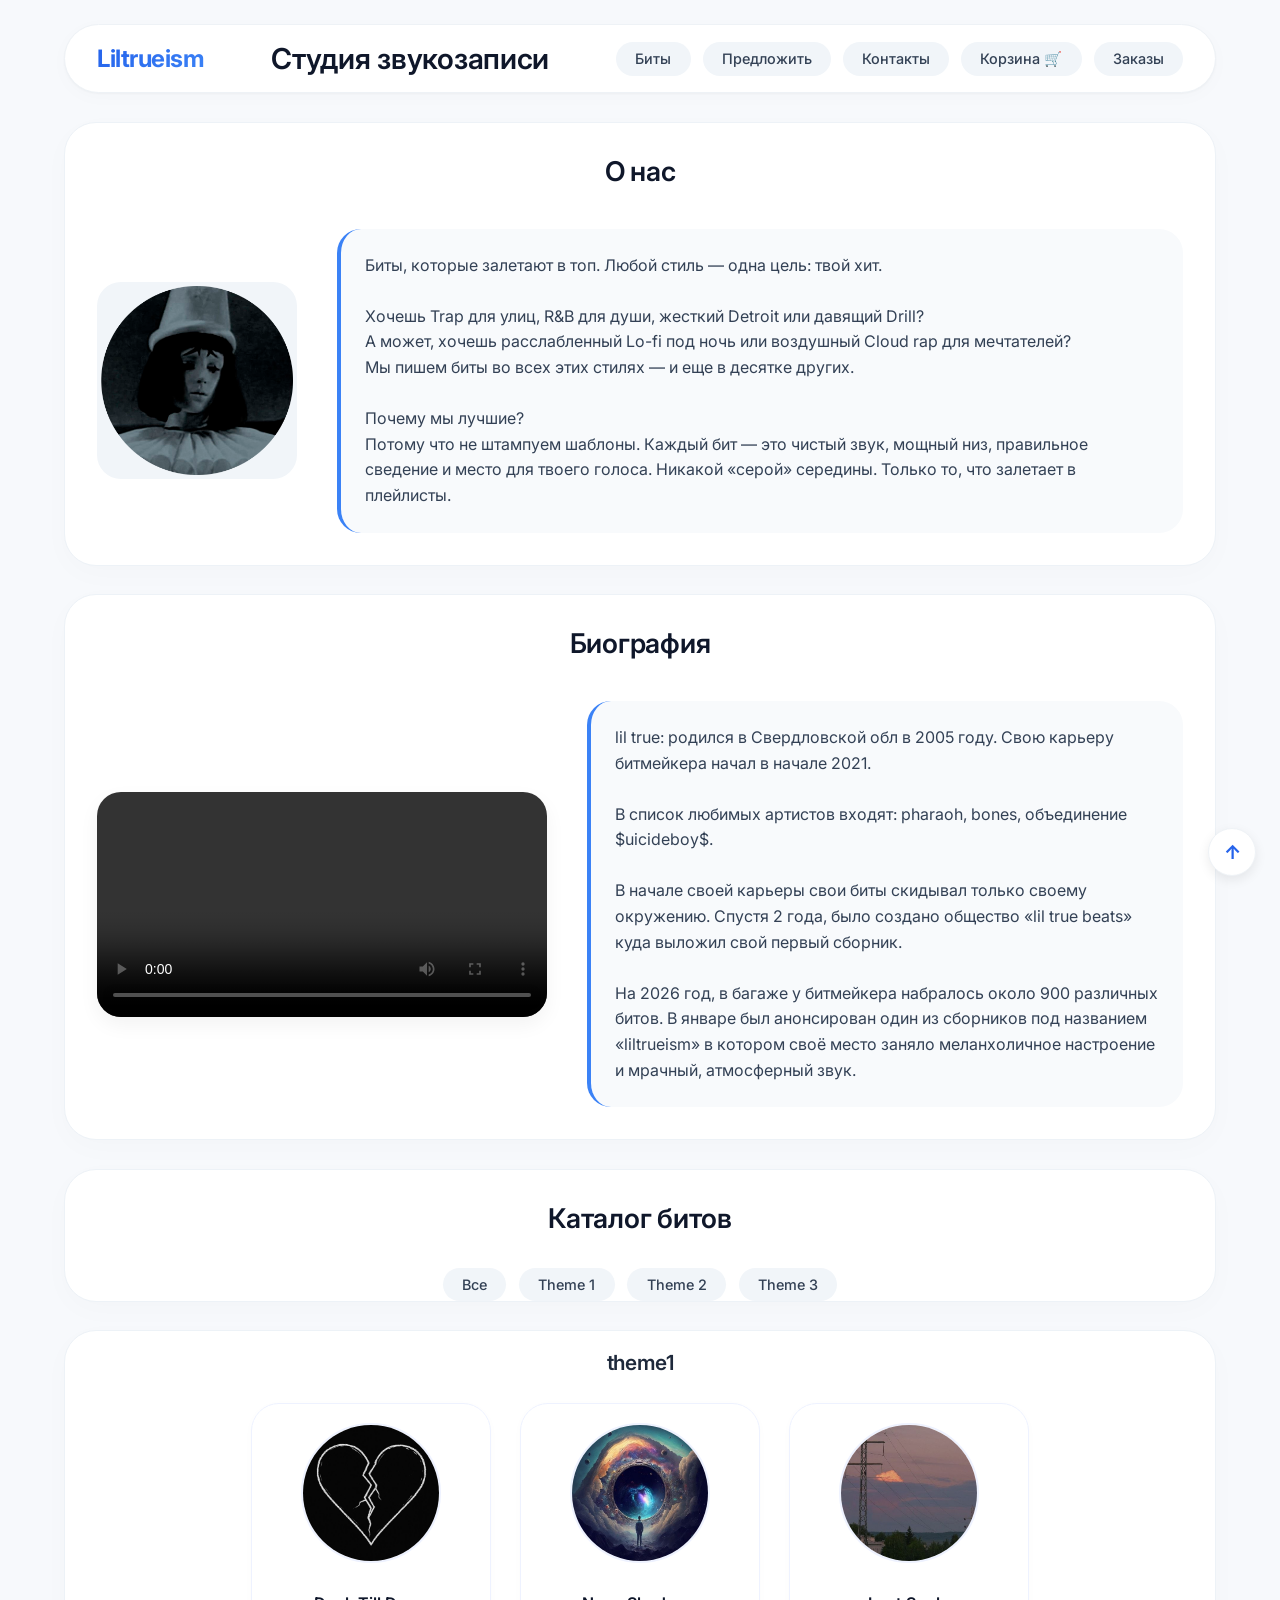
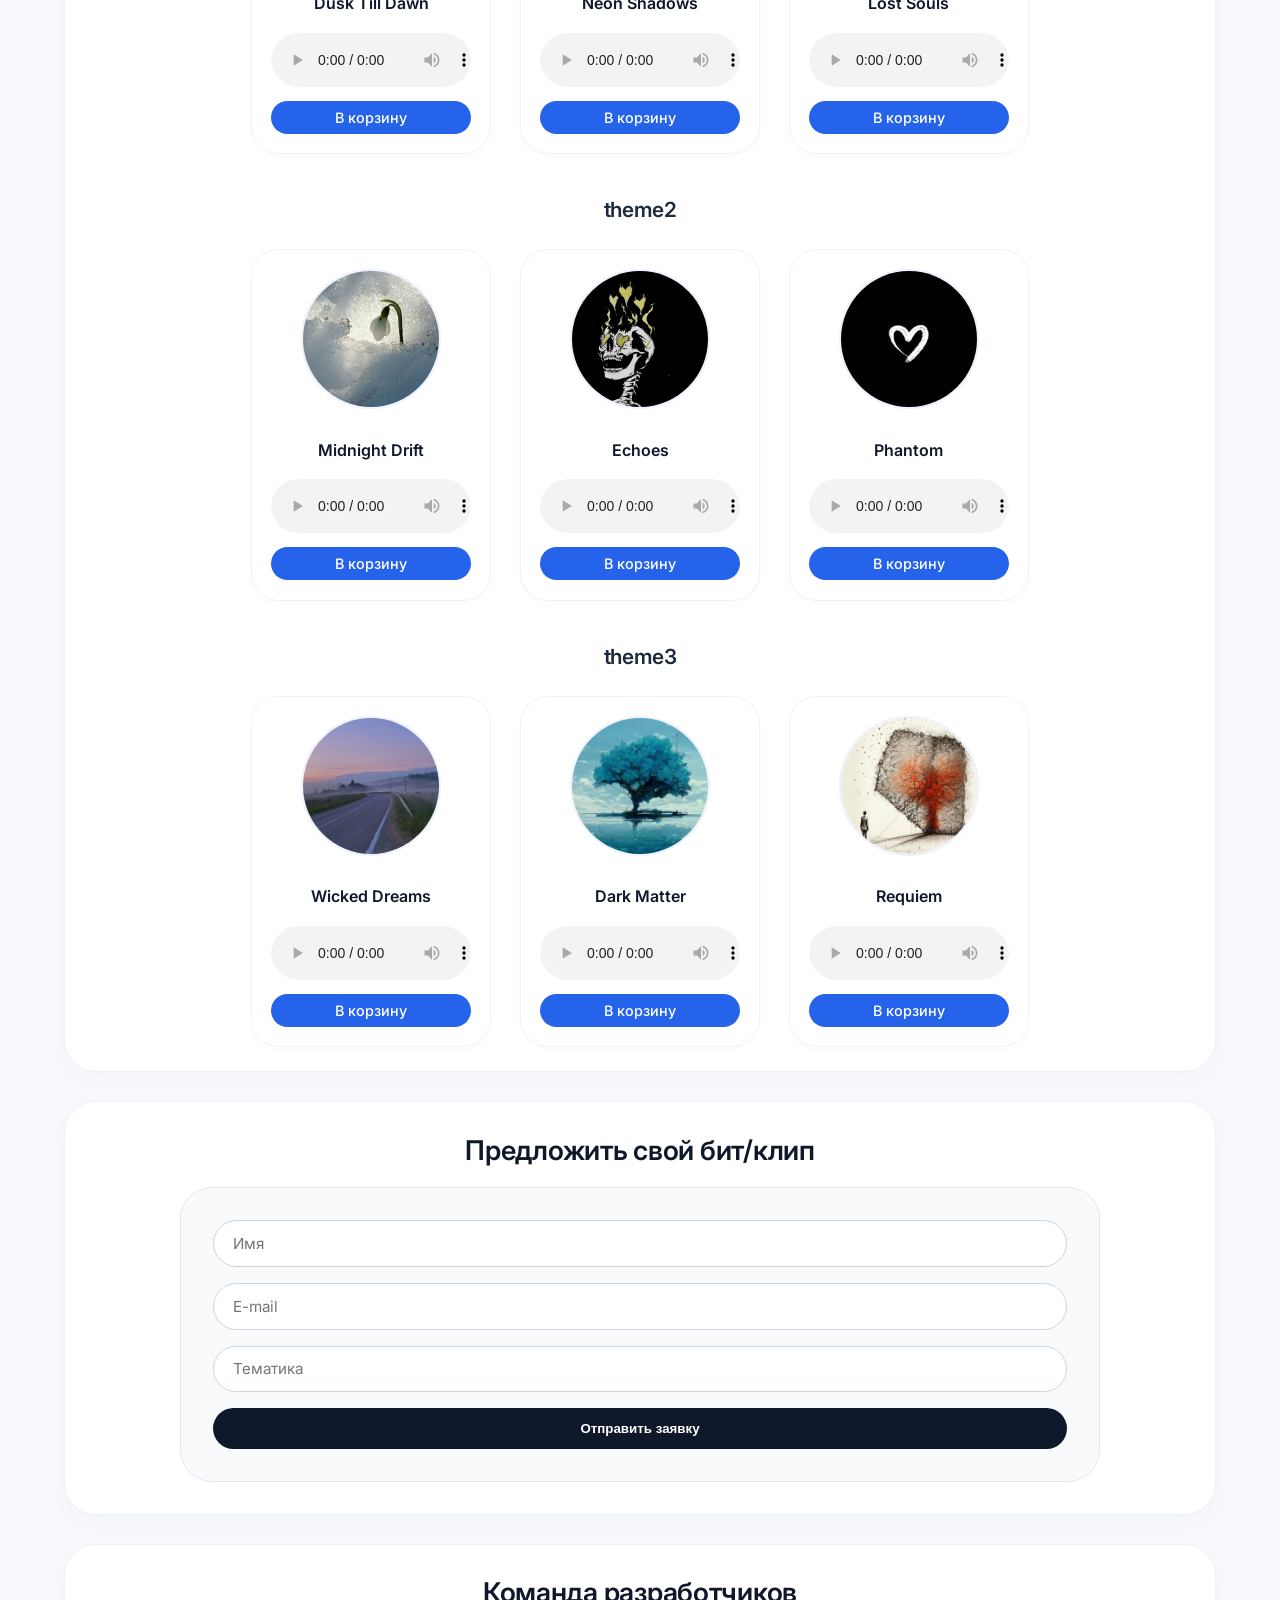
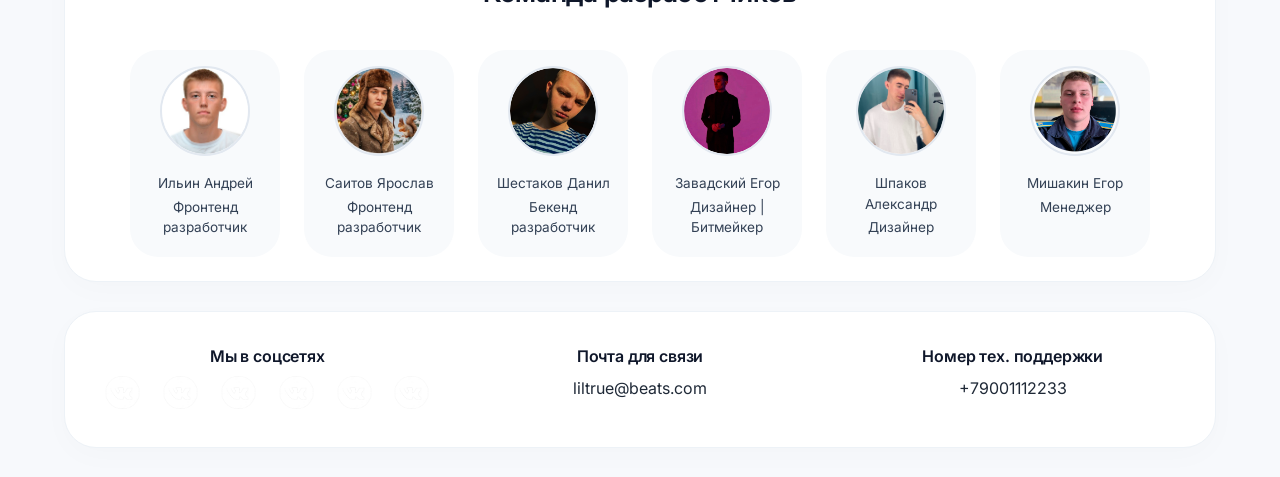
==== commit 01ac262a: "Update index.html" ====
--- a/index.html
+++ b/index.html
@@ -75,19 +75,19 @@
             <h3 class="aboutH2 theme-title" data-theme="theme1">theme1</h3>
             <div class="box theme-group" data-theme="theme1">
                 <div class="beat" data-product-id="1">
-                    <img src="img/beats/1.jpg" alt="beat cover" id="pic1">
+                    <img src="img/Beats/1.jpg" alt="beat cover" id="pic1">
                     <p>Dusk Till Dawn</p>
                     <audio src="music/1.mp3" controls></audio><br>
                     <button class="add-to-cart-btn" data-id="1">В корзину</button>
                 </div>
                 <div class="beat" data-product-id="2">
-                    <img src="img/beats/2.jpg" alt="beat cover" id="pic1">
+                    <img src="img/Beats/2.jpg" alt="beat cover" id="pic1">
                     <p>Neon Shadows</p>
                     <audio src="music/lt.mp3" controls></audio><br>
                     <button class="add-to-cart-btn" data-id="2">В корзину</button>
                 </div>
                 <div class="beat" data-product-id="3">
-                    <img src="img/beats/3.jpg" alt="beat cover" id="pic1">
+                    <img src="img/Beats/3.jpg" alt="beat cover" id="pic1">
                     <p>Lost Souls</p>
                     <audio src="music/17.mp3" controls></audio><br>
                     <button class="add-to-cart-btn" data-id="3">В корзину</button>
@@ -97,19 +97,19 @@
             <h3 class="aboutH2 theme-title" data-theme="theme2">theme2</h3>
             <div class="box theme-group" data-theme="theme2">
                 <div class="beat" data-product-id="4">
-                    <img src="img/beats/4.jpg" alt="beat cover" id="pic1">
+                    <img src="img/Beats/4.jpg" alt="beat cover" id="pic1">
                     <p>Midnight Drift</p>
                     <audio src="music/4.mp3" controls></audio><br>
                     <button class="add-to-cart-btn" data-id="4">В корзину</button>
                 </div>
                 <div class="beat" data-product-id="5">
-                    <img src="img/beats/5.jpg" alt="beat cover" id="pic1">
+                    <img src="img/Beats/5.jpg" alt="beat cover" id="pic1">
                     <p>Echoes</p>
                     <audio src="music/5.mp3" controls></audio><br>
                     <button class="add-to-cart-btn" data-id="5">В корзину</button>
                 </div>
                 <div class="beat" data-product-id="6">
-                    <img src="img/beats/6.jpg" alt="beat cover" id="pic1">
+                    <img src="img/Beats/6.jpg" alt="beat cover" id="pic1">
                     <p>Phantom</p>
                     <audio src="music/15.mp3" controls></audio><br>
                     <button class="add-to-cart-btn" data-id="6">В корзину</button>
@@ -119,19 +119,19 @@
             <h3 class="aboutH2 theme-title" data-theme="theme3">theme3</h3>
             <div class="box theme-group" data-theme="theme3">
                 <div class="beat" data-product-id="7">
-                    <img src="img/beats/7.jpg" alt="beat cover" id="pic1">
+                    <img src="img/Beats/7.jpg" alt="beat cover" id="pic1">
                     <p>Wicked Dreams</p>
                     <audio src="music/7.mp3" controls></audio><br>
                     <button class="add-to-cart-btn" data-id="7">В корзину</button>
                 </div>
                 <div class="beat" data-product-id="8">
-                    <img src="img/beats/8.jpg" alt="beat cover" id="pic1">
+                    <img src="img/Beats/8.jpg" alt="beat cover" id="pic1">
                     <p>Dark Matter</p>
                     <audio src="music/16.mp3" controls></audio><br>
                     <button class="add-to-cart-btn" data-id="8">В корзину</button>
                 </div>
                 <div class="beat" data-product-id="9">
-                    <img src="img/beats/9.jpg" alt="beat cover" id="pic1">
+                    <img src="img/Beats/9.jpg" alt="beat cover" id="pic1">
                     <p>Requiem</p>
                     <audio src="music/13.mp3" controls></audio><br>
                     <button class="add-to-cart-btn" data-id="9">В корзину</button>
--- a/style.css
+++ b/style.css
@@ -1,7 +1,7 @@
 /* ========== GOOGLE FONTS ========== */
-@import url('https://fonts.googleapis.com/css2?family=Orbitron:wght@400;500;600;700;800;900&family=Source+Code Pro:wght@300;400;500;600;700&display=swap');
-
-/* ========== RESET & BASE ========== */
+@import url('https://fonts.googleapis.com/css2?family=Inter:opsz,wght@14..32,300;14..32,400;14..32,500;14..32,600;14..32,700&display=swap');
+
+/* ========== RESET ========== */
 * {
     margin: 0;
     padding: 0;
@@ -9,129 +9,94 @@
 }
 
 body {
-    background: radial-gradient(circle at 20% 30%, #0a0a0f, #030308);
-    font-family: 'Source Code Pro', 'Courier New', monospace;
+    background: #f7f9fc;
+    font-family: 'Inter', -apple-system, BlinkMacSystemFont, 'Segoe UI', sans-serif;
     font-size: 16px;
     line-height: 1.5;
-    color: #d0d0ff;
-    position: relative;
-}
-
-/* Сетка как в киберпанке (фон) */
-body::before {
-    content: '';
-    position: fixed;
-    top: 0;
-    left: 0;
-    width: 100%;
-    height: 100%;
-    background-image: 
-        linear-gradient(rgba(0, 255, 255, 0.03) 1px, transparent 1px),
-        linear-gradient(90deg, rgba(0, 255, 255, 0.03) 1px, transparent 1px);
-    background-size: 40px 40px;
-    pointer-events: none;
-    z-index: 0;
+    color: #1f2937;
+    scroll-behavior: smooth;
 }
 
 h1, h2, h3, h4 {
-    font-family: 'Orbitron', 'Courier New', monospace;
-    font-weight: 700;
-    letter-spacing: 2px;
-    text-transform: uppercase;
+    font-weight: 600;
+    letter-spacing: -0.01em;
+    color: #0f172a;
 }
 
 h1 {
     font-size: 1.8rem;
-    text-shadow: 0 0 5px #0ff, 0 0 10px #0ff;
-    color: #0ff;
 }
 
 h2 {
     font-size: 1.6rem;
-    background: linear-gradient(135deg, #0ff, #f0f);
+    margin-bottom: 0.25rem;
+}
+
+h3 {
+    font-size: 1.25rem;
+    font-weight: 500;
+}
+
+/* ========== НАВИГАЦИЯ ========== */
+.navigation {
+    background: #ffffff;
+    border-radius: 40px;
+    width: 90%;
+    max-width: 1280px;
+    margin: 1.5rem auto;
+    padding: 0.75rem 2rem;
+    box-shadow: 0 4px 20px rgba(0, 0, 0, 0.02), 0 1px 2px rgba(0, 0, 0, 0.03);
+    border: 1px solid #eef2f6;
+    transition: all 0.2s;
+}
+
+.imgTitle {
+    display: flex;
+    justify-content: space-between;
+    align-items: center;
+    flex-wrap: wrap;
+    gap: 1rem;
+}
+
+.litrueism {
+    font-size: 1.5rem;
+    font-weight: 700;
+    background: linear-gradient(135deg, #2563eb, #3b82f6);
     -webkit-background-clip: text;
     background-clip: text;
     color: transparent;
-}
-
-h3 {
-    font-size: 1.3rem;
-    color: #f0f;
-    text-shadow: 0 0 3px #f0f;
-}
-
-/* ========== НАВИГАЦИЯ ========== */
-.navigation {
-    background: rgba(5, 5, 15, 0.8);
-    backdrop-filter: blur(12px);
-    border: 1px solid #0ff;
-    box-shadow: 0 0 20px rgba(0, 255, 255, 0.3), inset 0 0 10px rgba(0, 255, 255, 0.05);
-    width: 88%;
-    margin: 1.5rem auto;
-    border-radius: 20px;
-    padding: 0.6rem 1.8rem;
-    position: relative;
-    z-index: 10;
-    transition: all 0.2s;
-}
-
-.navigation:hover {
-    box-shadow: 0 0 30px rgba(0, 255, 255, 0.5);
-}
-
-.imgTitle {
-    display: flex;
-    justify-content: space-between;
-    align-items: center;
-    flex-wrap: wrap;
-    gap: 1rem;
-}
-
-.litrueism {
-    font-family: 'Orbitron', monospace;
-    font-size: 1.6rem;
-    font-weight: 800;
-    background: linear-gradient(135deg, #0ff, #f0f);
-    -webkit-background-clip: text;
-    background-clip: text;
-    color: transparent;
-    text-shadow: 0 0 8px rgba(0, 255, 255, 0.5);
-    letter-spacing: 2px;
+    letter-spacing: -0.02em;
 }
 
 .butos {
     display: flex;
-    gap: 0.8rem;
+    gap: 0.75rem;
     flex-wrap: wrap;
 }
 
 button {
     background: transparent;
-    border: 1px solid #0ff;
+    border: none;
     padding: 0.5rem 1.2rem;
-    border-radius: 30px;
-    font-family: 'Orbitron', monospace;
+    border-radius: 40px;
+    font-family: 'Inter', sans-serif;
     font-weight: 500;
-    font-size: 0.8rem;
-    color: #0ff;
+    font-size: 0.9rem;
+    color: #334155;
     cursor: pointer;
-    transition: all 0.3s ease;
-    text-transform: uppercase;
-    backdrop-filter: blur(4px);
+    transition: all 0.2s;
+    background: #f1f5f9;
 }
 
 button:hover {
-    background: #0ff;
-    color: #000;
-    box-shadow: 0 0 15px #0ff;
-    border-color: #0ff;
+    background: #e2e8f0;
+    transform: translateY(-1px);
 }
 
 button.active {
-    background: #f0f;
-    border-color: #f0f;
-    color: #000;
-    box-shadow: 0 0 15px #f0f;
+    background: #2563eb;
+    color: white;
+    box-shadow: 0 2px 8px rgba(37, 99, 235, 0.2);
 }
 
 a, a:visited {
@@ -139,126 +104,108 @@
     text-decoration: none;
 }
 
-/* ========== ОСНОВНЫЕ БЛОКИ ========== */
+/* ========== ОСНОВНЫЕ КАРТОЧКИ ========== */
 .aboutUs, .videoBiography, .navItems, .items, .back, .team, .contact, .container {
-    width: 88%;
+    background: #ffffff;
+    border-radius: 32px;
+    width: 90%;
+    max-width: 1280px;
     margin: 1.8rem auto;
-    background: rgba(8, 8, 18, 0.7);
-    backdrop-filter: blur(8px);
-    border-radius: 28px;
-    border: 1px solid rgba(0, 255, 255, 0.4);
-    box-shadow: 0 8px 32px rgba(0, 0, 0, 0.4), inset 0 1px 0 rgba(255, 255, 255, 0.05);
+    border: 1px solid #edf2f7;
+    box-shadow: 0 8px 30px rgba(0, 0, 0, 0.02);
     overflow: hidden;
-    transition: all 0.2s;
-}
-
-.aboutUs:hover, .videoBiography:hover, .items:hover {
-    border-color: #f0f;
-    box-shadow: 0 0 25px rgba(255, 0, 255, 0.2);
 }
 
 .aboutH2 {
     text-align: center;
-    padding: 1.5rem 1rem 0.5rem;
-    position: relative;
-}
-
-.aboutH2::after {
-    content: '';
-    display: block;
-    width: 80px;
-    height: 2px;
-    background: linear-gradient(90deg, #0ff, #f0f, #0ff);
-    margin: 0.6rem auto 0;
-    border-radius: 2px;
-    box-shadow: 0 0 8px #0ff;
+    padding: 1.8rem 1rem 0.5rem;
+    font-size: 1.7rem;
+    color: #0f172a;
 }
 
 .logoAbout {
     display: flex;
     justify-content: space-between;
     align-items: center;
-    gap: 2rem;
-    padding: 1.5rem 2rem;
+    gap: 2.5rem;
+    padding: 1.5rem 2rem 2rem;
     flex-wrap: wrap;
 }
 
 .ppp {
-    background: rgba(0, 0, 0, 0.5);
+    background: #f8fafc;
     padding: 1.5rem;
-    border-radius: 20px;
-    color: #b8b8ff;
-    border-left: 4px solid #0ff;
-    font-size: 0.9rem;
-    line-height: 1.5;
+    border-radius: 24px;
+    color: #334155;
+    line-height: 1.6;
+    border-left: 4px solid #3b82f6;
+    flex: 1;
 }
 
 .kkk {
     width: 200px;
-    border-radius: 20px;
-    filter: drop-shadow(0 0 10px #0ff);
-    border: 1px solid #0ff;
+    border-radius: 24px;
+    background: #f1f5f9;
+    padding: 0.25rem;
 }
 
 /* ========== ВИДЕО ========== */
 video {
-    width: 400px;
-    border-radius: 20px;
-    border: 2px solid #0ff;
-    box-shadow: 0 0 20px rgba(0, 255, 255, 0.4);
+    width: 100%;
+    max-width: 450px;
+    border-radius: 24px;
+    box-shadow: 0 8px 20px rgba(0, 0, 0, 0.05);
 }
 
 /* ========== ФИЛЬТРЫ ========== */
 .butNav {
     display: flex;
     justify-content: center;
-    gap: 1rem;
-    padding: 1rem;
+    gap: 0.8rem;
+    padding: 1rem 1rem 0;
     flex-wrap: wrap;
 }
 
 .filter-btn {
-    background: transparent;
-    border: 1px solid #f0f;
-    color: #f0f;
-}
-
-.filter-btn:hover {
-    background: #f0f;
-    color: #000;
-    box-shadow: 0 0 12px #f0f;
+    background: #f1f5f9;
+}
+
+.filter-btn.active-filter {
+    background: #2563eb;
+    color: white;
 }
 
 /* ========== ТОВАРЫ ========== */
 .theme-title {
     padding: 1rem 1.5rem 0;
-    font-size: 1.4rem;
-    letter-spacing: 2px;
+    font-size: 1.3rem;
+    font-weight: 600;
+    color: #1e293b;
 }
 
 .box, .theme-group {
     display: flex;
     justify-content: center;
-    gap: 2rem;
+    gap: 1.8rem;
     padding: 1.5rem;
     flex-wrap: wrap;
 }
 
 .beat {
-    background: rgba(10, 10, 20, 0.8);
-    border-radius: 24px;
+    background: #ffffff;
+    border-radius: 28px;
     padding: 1.2rem;
     text-align: center;
-    transition: all 0.3s ease;
-    border: 1px solid rgba(0, 255, 255, 0.3);
-    backdrop-filter: blur(4px);
-    width: 220px;
+    width: 240px;
+    transition: all 0.25s;
+    border: 1px solid #eef2ff;
+    box-shadow: 0 2px 8px rgba(0, 0, 0, 0.02);
 }
 
 .beat:hover {
-    transform: translateY(-8px);
-    border-color: #f0f;
-    box-shadow: 0 0 28px rgba(255, 0, 255, 0.3);
+    transform: translateY(-5px);
+    border-color: #cbd5e1;
+    box-shadow: 0 20px 30px -12px rgba(0, 0, 0, 0.08);
 }
 
 #pic1 {
@@ -266,36 +213,32 @@
     height: 140px;
     object-fit: cover;
     border-radius: 50%;
-    border: 2px solid #0ff;
-    box-shadow: 0 0 8px #0ff;
     margin-bottom: 0.8rem;
+    border: 2px solid #eef2ff;
 }
 
 .beat p {
-    color: #0ff;
-    font-weight: 600;
-    font-size: 1rem;
+    font-weight: 600;
+    margin: 0.6rem 0;
+    color: #0f172a;
 }
 
 audio {
     width: 100%;
     margin: 0.5rem 0;
-    filter: drop-shadow(0 0 2px #0ff);
-    background: #111;
-    border-radius: 30px;
+    border-radius: 40px;
 }
 
 .beat button {
-    background: transparent;
-    border-color: #0ff;
-    color: #0ff;
+    background: #2563eb;
+    color: white;
     width: 100%;
-    margin-top: 0.5rem;
+    font-weight: 500;
 }
 
 .beat button:hover {
-    background: #0ff;
-    color: #000;
+    background: #1d4ed8;
+    transform: translateY(-1px);
 }
 
 /* ========== ФОРМА ========== */
@@ -304,12 +247,12 @@
 }
 
 form {
-    background: rgba(0, 0, 0, 0.6);
+    background: #f8fafc;
     padding: 2rem;
-    border-radius: 28px;
+    border-radius: 32px;
     width: 80%;
-    margin: 0 auto 2rem;
-    border: 1px solid #0ff;
+    margin: 0.5rem auto 2rem;
+    border: 1px solid #e2e8f0;
 }
 
 .formInp {
@@ -317,34 +260,32 @@
     width: 100%;
     padding: 0.8rem 1.2rem;
     margin-bottom: 1rem;
-    background: #111;
-    border: 1px solid #0ff;
+    border: 1px solid #cbd5e1;
     border-radius: 60px;
-    color: #0ff;
-    font-family: 'Source Code Pro', monospace;
-}
-
-.formInp::placeholder {
-    color: #5f5faf;
+    font-family: 'Inter', sans-serif;
+    font-size: 0.95rem;
+    transition: 0.2s;
 }
 
 .formInp:focus {
     outline: none;
-    border-color: #f0f;
-    box-shadow: 0 0 8px #f0f;
+    border-color: #3b82f6;
+    box-shadow: 0 0 0 3px rgba(59, 130, 246, 0.1);
 }
 
 .btn {
-    background: linear-gradient(90deg, #0ff, #f0f);
-    color: #000;
+    background: #0f172a;
+    color: white;
     border: none;
-    font-weight: bold;
+    font-weight: 600;
+    padding: 0.8rem;
+    border-radius: 60px;
+    width: 100%;
 }
 
 .btn:hover {
-    background: linear-gradient(90deg, #f0f, #0ff);
-    box-shadow: 0 0 20px #0ff;
-    transform: translateY(-2px);
+    background: #1e293b;
+    transform: translateY(-1px);
 }
 
 /* ========== КОМАНДА ========== */
@@ -357,18 +298,18 @@
 }
 
 .teamInfo {
-    background: rgba(10, 10, 20, 0.8);
-    border-radius: 24px;
+    background: #f8fafc;
+    border-radius: 28px;
     padding: 1rem;
     text-align: center;
     width: 150px;
-    border: 1px solid #f0f;
     transition: 0.2s;
 }
 
 .teamInfo:hover {
-    transform: scale(1.02);
-    box-shadow: 0 0 15px #f0f;
+    transform: translateY(-4px);
+    background: #ffffff;
+    box-shadow: 0 8px 20px rgba(0, 0, 0, 0.03);
 }
 
 .teamInfo img {
@@ -376,20 +317,17 @@
     height: 90px;
     border-radius: 50%;
     object-fit: cover;
-    border: 2px solid #0ff;
+    margin-bottom: 0.5rem;
+    border: 2px solid #e2e8f0;
 }
 
 .teamInfo p {
-    color: #b8b8ff;
-    font-size: 0.8rem;
-    margin: 0.3rem 0;
-}
-
-/* ========== ФУТЕР / КОНТАКТЫ ========== */
-.contact {
-    padding-bottom: 0.5rem;
-}
-
+    font-size: 0.85rem;
+    margin: 0.2rem 0;
+    color: #334155;
+}
+
+/* ========== ФУТЕР ========== */
 .boxes {
     display: flex;
     justify-content: space-between;
@@ -404,60 +342,54 @@
 }
 
 .socialNetwork h4 {
-    color: #f0f;
-    text-shadow: 0 0 4px #f0f;
-}
-
-.socialNetwork p {
-    color: #0ff;
+    margin-bottom: 0.5rem;
+    color: #0f172a;
 }
 
 .sN {
     display: flex;
-    gap: 1rem;
+    gap: 0.8rem;
     justify-content: center;
 }
 
 .sN img {
-    filter: drop-shadow(0 0 4px #0ff);
-    transition: 0.2s;
+    transition: transform 0.2s;
+    border-radius: 50%;
 }
 
 .sN img:hover {
-    filter: drop-shadow(0 0 12px #f0f);
-    transform: scale(1.1);
+    transform: scale(1.05);
 }
 
 /* ========== КНОПКА ВВЕРХ ========== */
 .up-button {
-    width: 50px;
-    height: 50px;
-    border-radius: 50%;
-    background: #111;
-    border: 2px solid #0ff;
+    width: 48px;
+    height: 48px;
+    background: #ffffff;
+    border-radius: 60px;
     position: fixed;
-    right: 20px;
-    bottom: 20px;
+    right: 24px;
+    bottom: 24px;
     display: flex;
     align-items: center;
     justify-content: center;
+    box-shadow: 0 4px 12px rgba(0, 0, 0, 0.08);
+    border: 1px solid #eef2f6;
     transition: 0.2s;
-    z-index: 99;
 }
 
 .up-button:hover {
-    border-color: #f0f;
-    box-shadow: 0 0 15px #f0f;
-    transform: scale(1.05);
+    background: #f1f5f9;
+    transform: scale(1.02);
 }
 
 .up-button p {
-    color: #0ff;
+    color: #2563eb;
+    font-weight: 700;
     font-size: 1.2rem;
-    font-weight: bold;
-}
-
-/* ========== КОРЗИНА И ЗАКАЗЫ (неоновая тема) ========== */
+}
+
+/* ========== КОРЗИНА И ЗАКАЗЫ ========== */
 .cart-container {
     padding: 2rem;
     max-width: 800px;
@@ -465,96 +397,87 @@
 }
 
 .cart-item, .order-card {
-    background: rgba(8, 8, 18, 0.8);
+    background: #ffffff;
     border-radius: 24px;
     padding: 1rem 1.5rem;
     margin-bottom: 1rem;
-    border: 1px solid #0ff;
-    backdrop-filter: blur(4px);
+    border: 1px solid #edf2f7;
+    box-shadow: 0 1px 3px rgba(0, 0, 0, 0.02);
 }
 
 .cart-item-info {
-    color: #0ff;
-    font-weight: 500;
+    font-weight: 600;
+    color: #0f172a;
 }
 
 .cart-item-quantity input {
     width: 70px;
     padding: 0.4rem;
     border-radius: 40px;
-    background: #111;
-    border: 1px solid #0ff;
-    color: #0ff;
+    border: 1px solid #cbd5e1;
     text-align: center;
 }
 
 .cart-item-remove {
-    background: transparent;
-    border: 1px solid #f55;
-    color: #f55;
+    background: #fee2e2;
+    color: #dc2626;
 }
 
 .cart-item-remove:hover {
-    background: #f55;
-    color: #000;
+    background: #fecaca;
 }
 
 .cart-total {
-    border: 1px solid #f0f;
-    background: rgba(0, 0, 0, 0.6);
+    background: #f8fafc;
+    border-radius: 40px;
+    padding: 1rem 1.5rem;
+    text-align: right;
+    font-weight: 700;
+    font-size: 1.3rem;
+    margin-top: 1rem;
+}
+
+.btn-checkout {
+    background: #2563eb;
+    color: white;
+    width: 100%;
+    font-weight: 600;
     padding: 1rem;
-    border-radius: 60px;
-    text-align: right;
-    font-size: 1.3rem;
-    color: #f0f;
-    margin-top: 1rem;
-}
-
-.btn-checkout {
-    background: linear-gradient(90deg, #0ff, #0a0);
-    border: none;
-    color: #000;
-    font-weight: bold;
-    width: 100%;
+    font-size: 1rem;
 }
 
 .btn-checkout:hover {
-    box-shadow: 0 0 20px #0f0;
+    background: #1d4ed8;
 }
 
 .empty-message {
     text-align: center;
     padding: 3rem;
-    background: rgba(0,0,0,0.6);
+    background: #ffffff;
     border-radius: 32px;
-    border: 1px solid #0ff;
-}
-
-.empty-message a {
-    color: #f0f;
-    text-decoration: underline;
+    color: #475569;
 }
 
 .order-header {
     display: flex;
     justify-content: space-between;
-    color: #f0f;
-    border-bottom: 1px solid #0ff;
+    font-weight: 600;
+    color: #2563eb;
+    border-bottom: 1px solid #e2e8f0;
     padding-bottom: 0.5rem;
 }
 
 .order-item {
     display: flex;
     justify-content: space-between;
-    color: #0ff;
+    padding: 0.3rem 0;
 }
 
 .order-total {
     text-align: right;
-    font-weight: bold;
-    color: #f0f;
-    border-top: 1px solid #0ff;
+    font-weight: 700;
     margin-top: 0.5rem;
+    border-top: 1px solid #e2e8f0;
     padding-top: 0.5rem;
 }
 
@@ -567,27 +490,22 @@
 }
 
 .back-shop-link {
-    border: 1px solid #0ff;
-    padding: 0.4rem 1rem;
-    border-radius: 40px;
-    color: #0ff;
+    background: #f1f5f9;
+    padding: 0.4rem 1.2rem;
+    border-radius: 60px;
+    color: #2563eb;
 }
 
 .clear-orders-btn {
-    border-color: #f55;
-    color: #f55;
-}
-
-.clear-orders-btn:hover {
-    background: #f55;
-    color: #000;
+    background: #fef2f2;
+    color: #dc2626;
 }
 
 .input-error {
-    border: 2px solid #f55 !important;
-}
-
+    border: 2px solid #ef4444 !important;
+}
 .error-message {
-    color: #f55;
-    font-size: 0.7rem;
-}+    color: #ef4444;
+    font-size: 0.75rem;
+    margin-top: 0.25rem;
+}
--- a/csss/adaptation.css
+++ b/csss/adaptation.css
@@ -1,14 +1,10 @@
-/* ========== АДАПТИВ КИБЕРПАНК ========== */
+/* ========== ПРОСТОЙ АДАПТИВ ========== */
 @media screen and (max-width: 1024px) {
     .navigation, .aboutUs, .videoBiography, .navItems, .items, .back, .team, .contact, .container {
-        width: 92%;
+        width: 94%;
     }
-    .ppp {
-        font-size: 0.85rem;
-    }
-    video {
-        width: 100%;
-        max-width: 400px;
+    .beat {
+        width: 210px;
     }
 }
 
@@ -22,9 +18,16 @@
     }
     .logoAbout {
         flex-direction: column;
+        text-align: center;
+    }
+    .ppp {
+        width: 100%;
     }
     .kkk {
         width: 160px;
+    }
+    video {
+        max-width: 100%;
     }
     .box, .theme-group {
         gap: 1rem;
@@ -49,41 +52,43 @@
         align-items: center;
     }
     form {
-        width: 95%;
+        width: 90%;
+    }
+}
+
+@media screen and (max-width: 600px) {
+    .box, .theme-group {
+        flex-direction: column;
+        align-items: center;
+    }
+    .beat {
+        width: 100%;
+        max-width: 280px;
+    }
+    #pic1 {
+        width: 120px;
+        height: 120px;
+    }
+    .box1 {
+        grid-template-columns: 1fr;
+    }
+    h1 {
+        font-size: 1.4rem;
+    }
+    .litrueism {
+        font-size: 1.3rem;
+    }
+    .butNav {
+        gap: 0.5rem;
+    }
+    .filter-btn {
+        padding: 0.4rem 1rem;
+        font-size: 0.8rem;
     }
     .cart-item {
         flex-direction: column;
         text-align: center;
-    }
-    .cart-item-quantity, .cart-item-price, .cart-item-remove {
-        margin-top: 0.5rem;
-    }
-}
-
-@media screen and (max-width: 600px) {
-    .beat {
-        width: 100%;
-        max-width: 260px;
-    }
-    .box, .theme-group {
-        flex-direction: column;
-        align-items: center;
-    }
-    .box1 {
-        grid-template-columns: repeat(1, 1fr);
-    }
-    .aboutH2::after {
-        width: 50px;
-    }
-    h1 {
-        font-size: 1.2rem;
-    }
-    .litrueism {
-        font-size: 1.3rem;
-    }
-    button {
-        padding: 0.4rem 1rem;
-        font-size: 0.7rem;
+        gap: 0.6rem;
     }
     .orders-header-actions {
         flex-direction: column;
@@ -96,44 +101,37 @@
         width: 96%;
         margin: 1rem auto;
     }
-    .butNav {
-        gap: 0.5rem;
-    }
-    .filter-btn {
-        padding: 0.3rem 0.8rem;
-        font-size: 0.7rem;
+    .ppp {
+        font-size: 0.85rem;
+        padding: 1rem;
     }
     .theme-title {
-        font-size: 1rem;
+        font-size: 1.1rem;
         text-align: center;
     }
-    .ppp {
+    .beat {
         padding: 1rem;
-        font-size: 0.8rem;
     }
-    .beat {
-        padding: 0.8rem;
-    }
-    #pic1 {
-        width: 90px;
-        height: 90px;
-    }
-    form {
-        padding: 1rem;
+    .teamInfo img {
+        width: 75px;
+        height: 75px;
     }
     .cart-container {
         padding: 1rem;
     }
+    .cart-total {
+        font-size: 1.1rem;
+        text-align: center;
+    }
     .up-button {
-        width: 40px;
-        height: 40px;
-        right: 12px;
-        bottom: 12px;
+        width: 42px;
+        height: 42px;
+        right: 16px;
+        bottom: 16px;
     }
 }
 
-/* Для column-layout (активируется скриптом на главной при малых экранах) */
 .theme-group.column-layout {
     flex-direction: column !important;
     align-items: center;
-}+}
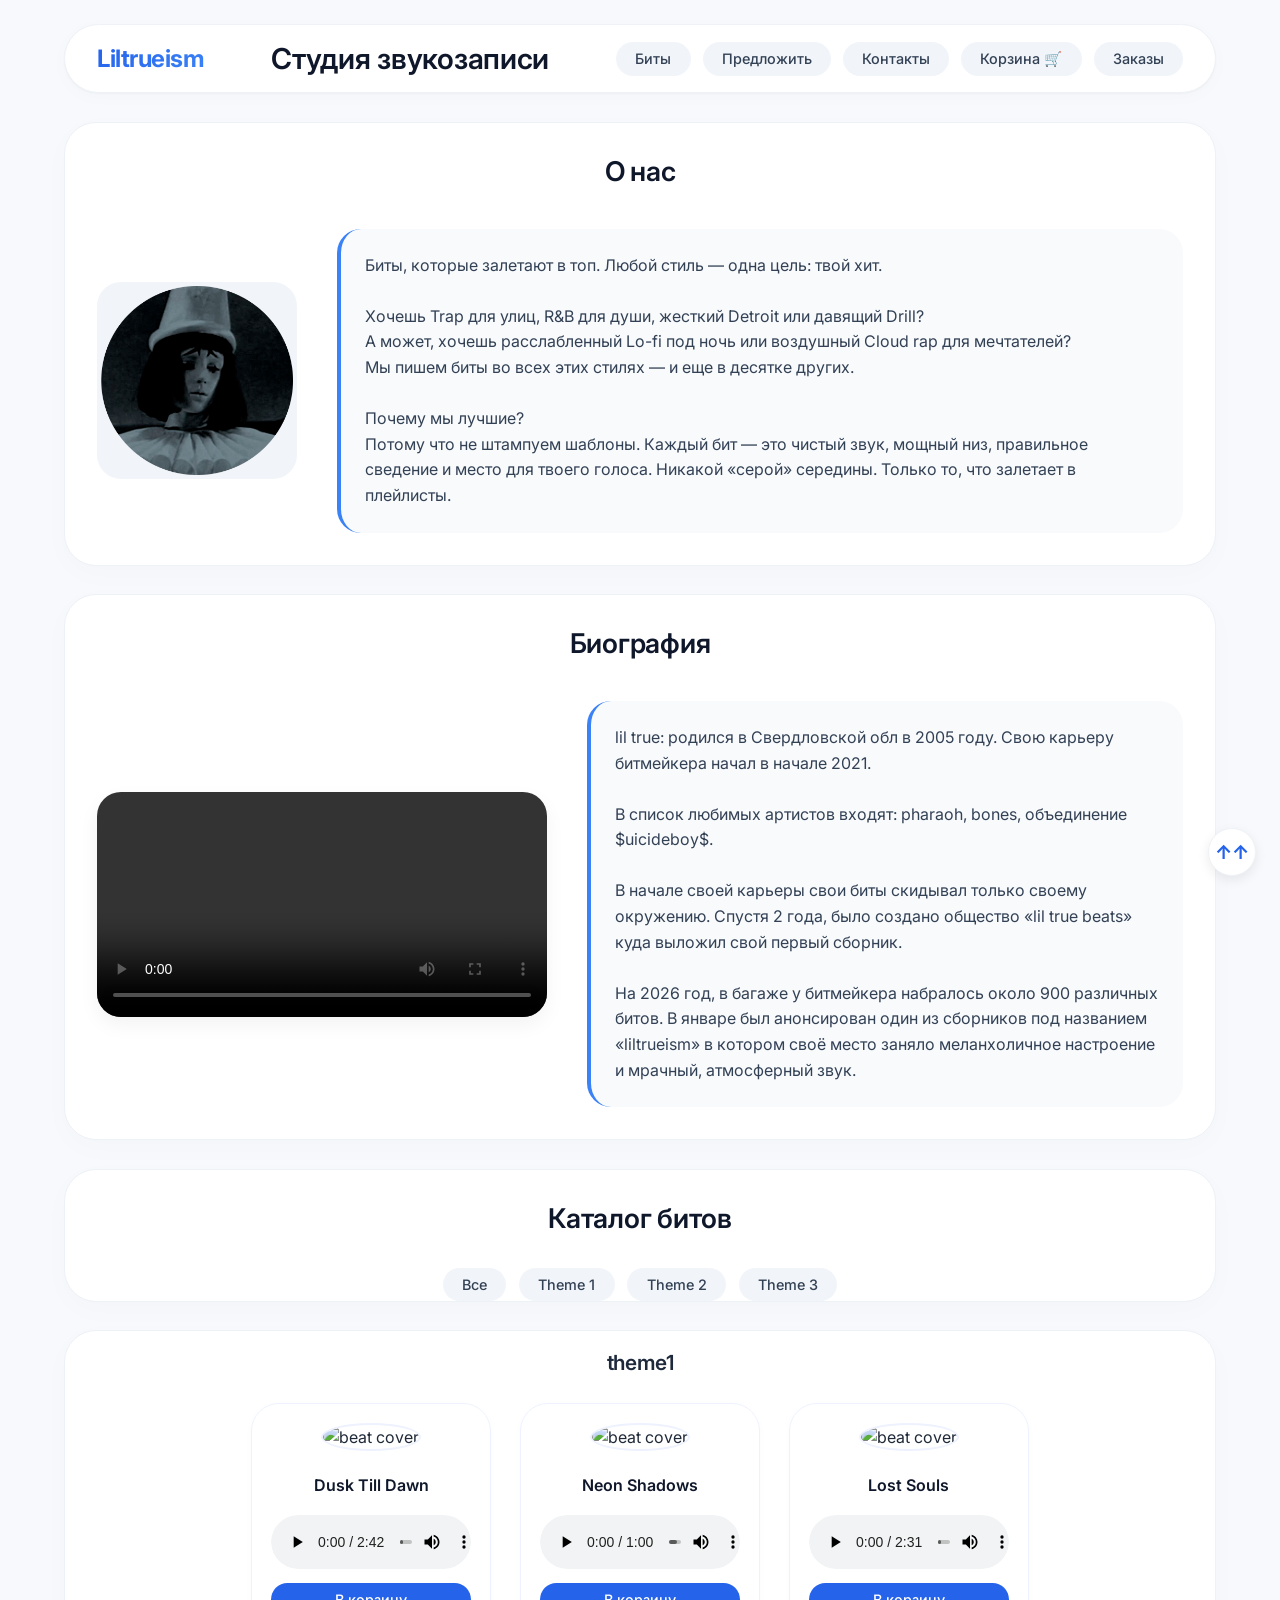
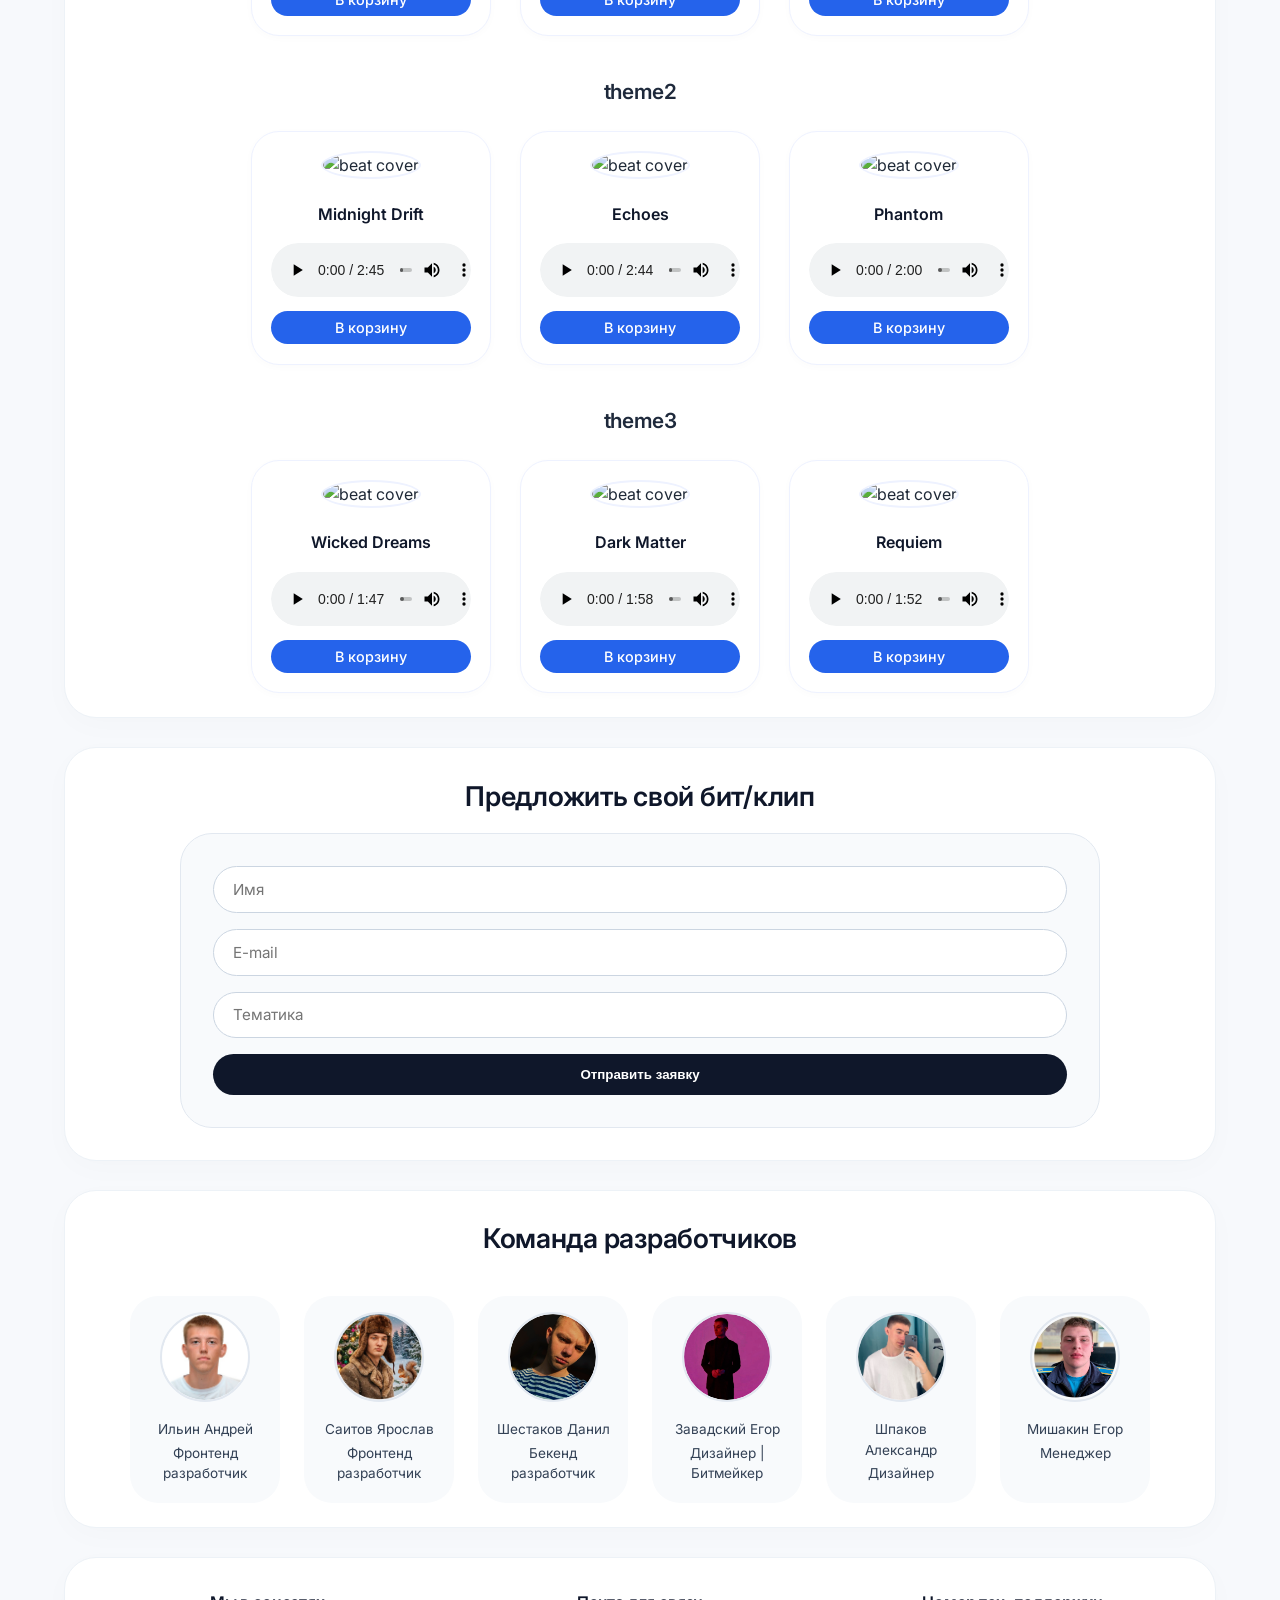
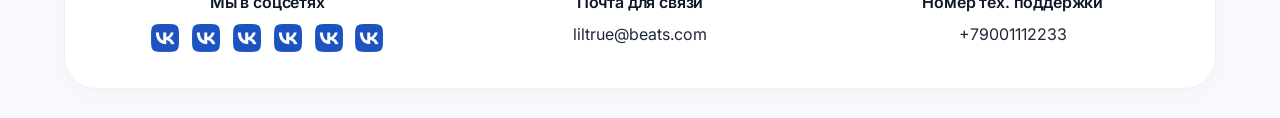
==== commit bc3a8346: "Update index.html" ====
--- a/index.html
+++ b/index.html
@@ -5,10 +5,12 @@
     <meta charset="UTF-8">
     <meta name="viewport" content="width=device-width, initial-scale=1.0">
     <title>Liltrueism | Современные биты и звук</title>
-    <link rel="stylesheet" href="style.css">
+    <link rel="stylesheet" href="csss/style.css">
     <link rel="stylesheet" href="csss/adaptation.css">
     <script src="script.js"></script>
     <script src="validate.js"></script>
+    <link href="https://fonts.googleapis.com/css2?family=Inter:opsz,wght@14..32,300;400;500;600;700;800&display=swap" rel="stylesheet">
+    <link rel="stylesheet" href="https://cdnjs.cloudflare.com/ajax/libs/font-awesome/6.0.0-beta3/css/all.min.css">
 </head>
 
 <body>
@@ -75,19 +77,19 @@
             <h3 class="aboutH2 theme-title" data-theme="theme1">theme1</h3>
             <div class="box theme-group" data-theme="theme1">
                 <div class="beat" data-product-id="1">
-                    <img src="img/Beats/1.jpg" alt="beat cover" id="pic1">
+                    <img src="img/beats/1.jpg" alt="beat cover" id="pic1">
                     <p>Dusk Till Dawn</p>
                     <audio src="music/1.mp3" controls></audio><br>
                     <button class="add-to-cart-btn" data-id="1">В корзину</button>
                 </div>
                 <div class="beat" data-product-id="2">
-                    <img src="img/Beats/2.jpg" alt="beat cover" id="pic1">
+                    <img src="img/beats/2.jpg" alt="beat cover" id="pic1">
                     <p>Neon Shadows</p>
                     <audio src="music/lt.mp3" controls></audio><br>
                     <button class="add-to-cart-btn" data-id="2">В корзину</button>
                 </div>
                 <div class="beat" data-product-id="3">
-                    <img src="img/Beats/3.jpg" alt="beat cover" id="pic1">
+                    <img src="img/beats/3.jpg" alt="beat cover" id="pic1">
                     <p>Lost Souls</p>
                     <audio src="music/17.mp3" controls></audio><br>
                     <button class="add-to-cart-btn" data-id="3">В корзину</button>
@@ -97,19 +99,19 @@
             <h3 class="aboutH2 theme-title" data-theme="theme2">theme2</h3>
             <div class="box theme-group" data-theme="theme2">
                 <div class="beat" data-product-id="4">
-                    <img src="img/Beats/4.jpg" alt="beat cover" id="pic1">
+                    <img src="img/beats/4.jpg" alt="beat cover" id="pic1">
                     <p>Midnight Drift</p>
                     <audio src="music/4.mp3" controls></audio><br>
                     <button class="add-to-cart-btn" data-id="4">В корзину</button>
                 </div>
                 <div class="beat" data-product-id="5">
-                    <img src="img/Beats/5.jpg" alt="beat cover" id="pic1">
+                    <img src="img/beats/5.jpg" alt="beat cover" id="pic1">
                     <p>Echoes</p>
                     <audio src="music/5.mp3" controls></audio><br>
                     <button class="add-to-cart-btn" data-id="5">В корзину</button>
                 </div>
                 <div class="beat" data-product-id="6">
-                    <img src="img/Beats/6.jpg" alt="beat cover" id="pic1">
+                    <img src="img/beats/6.jpg" alt="beat cover" id="pic1">
                     <p>Phantom</p>
                     <audio src="music/15.mp3" controls></audio><br>
                     <button class="add-to-cart-btn" data-id="6">В корзину</button>
@@ -119,19 +121,19 @@
             <h3 class="aboutH2 theme-title" data-theme="theme3">theme3</h3>
             <div class="box theme-group" data-theme="theme3">
                 <div class="beat" data-product-id="7">
-                    <img src="img/Beats/7.jpg" alt="beat cover" id="pic1">
+                    <img src="img/beats/7.jpg" alt="beat cover" id="pic1">
                     <p>Wicked Dreams</p>
                     <audio src="music/7.mp3" controls></audio><br>
                     <button class="add-to-cart-btn" data-id="7">В корзину</button>
                 </div>
                 <div class="beat" data-product-id="8">
-                    <img src="img/Beats/8.jpg" alt="beat cover" id="pic1">
+                    <img src="img/beats/8.jpg" alt="beat cover" id="pic1">
                     <p>Dark Matter</p>
                     <audio src="music/16.mp3" controls></audio><br>
                     <button class="add-to-cart-btn" data-id="8">В корзину</button>
                 </div>
                 <div class="beat" data-product-id="9">
-                    <img src="img/Beats/9.jpg" alt="beat cover" id="pic1">
+                    <img src="img/beats/9.jpg" alt="beat cover" id="pic1">
                     <p>Requiem</p>
                     <audio src="music/13.mp3" controls></audio><br>
                     <button class="add-to-cart-btn" data-id="9">В корзину</button>
@@ -192,12 +194,12 @@
                 <div class="socialNetwork">
                     <h4>Мы в соцсетях</h4>
                     <div class="sN">
-                        <a href="https://vk.com/duxa4" target="_blank"><img src="img/VK.png" alt="VK" style="width: 45px;"></a>
-                        <a href="https://vk.com/stiv_jr" target="_blank"><img src="img/VK.png" alt="VK" style="width: 45px;"></a>
-                        <a href="https://vk.com/imurchala" target="_blank"><img src="img/VK.png" alt="VK" style="width: 45px;"></a>
-                        <a href="https://vk.com/id688448021" target="_blank"><img src="img/VK.png" alt="VK" style="width: 45px;"></a>
-                        <a href="https://vk.com/shpak_35" target="_blank"><img src="img/VK.png" alt="VK" style="width: 45px;"></a>
-                        <a href="https://vk.com/roge_promotion" target="_blank"><img src="img/VK.png" alt="VK" style="width: 45px;"></a>
+                        <a href="https://vk.com/duxa4" target="_blank"><i class="fa-brands fa-vk fa-2x" style="color: rgb(29, 83, 193);"></i></a>
+                        <a href="https://vk.com/stiv_jr" target="_blank"><i class="fa-brands fa-vk fa-2x" style="color: rgb(29, 83, 193);"></i></a>
+                        <a href="https://vk.com/imurchala" target="_blank"><i class="fa-brands fa-vk fa-2x" style="color: rgb(29, 83, 193);"></i></a>
+                        <a href="https://vk.com/id688448021" target="_blank"><i class="fa-brands fa-vk fa-2x" style="color: rgb(29, 83, 193);"></i></a>
+                        <a href="https://vk.com/shpak_35" target="_blank"><i class="fa-brands fa-vk fa-2x" style="color: rgb(29, 83, 193);"></i></a>
+                        <a href="https://vk.com/roge_promotion" target="_blank"><i class="fa-brands fa-vk fa-2x" style="color: rgb(29, 83, 193);"></i></a>
                     </div>
                 </div>
                 <div class="socialNetwork">
@@ -211,7 +213,7 @@
             </div>
         </div>
     </footer>
-    <a class="up-button" href="#navigation"><p>↑</p></a>
+    <a class="up-button" href="#navigation"><p>↑↑</p></a>
 </body>
 
 </html>
--- a/csss/style.css
+++ b/csss/style.css
@@ -0,0 +1,511 @@
+/* ========== GOOGLE FONTS ========== */
+@import url('https://fonts.googleapis.com/css2?family=Inter:opsz,wght@14..32,300;14..32,400;14..32,500;14..32,600;14..32,700&display=swap');
+
+/* ========== RESET ========== */
+* {
+    margin: 0;
+    padding: 0;
+    box-sizing: border-box;
+}
+
+body {
+    background: #f7f9fc;
+    font-family: 'Inter', -apple-system, BlinkMacSystemFont, 'Segoe UI', sans-serif;
+    font-size: 16px;
+    line-height: 1.5;
+    color: #1f2937;
+    scroll-behavior: smooth;
+}
+
+h1, h2, h3, h4 {
+    font-weight: 600;
+    letter-spacing: -0.01em;
+    color: #0f172a;
+}
+
+h1 {
+    font-size: 1.8rem;
+}
+
+h2 {
+    font-size: 1.6rem;
+    margin-bottom: 0.25rem;
+}
+
+h3 {
+    font-size: 1.25rem;
+    font-weight: 500;
+}
+
+/* ========== НАВИГАЦИЯ ========== */
+.navigation {
+    background: #ffffff;
+    border-radius: 40px;
+    width: 90%;
+    max-width: 1280px;
+    margin: 1.5rem auto;
+    padding: 0.75rem 2rem;
+    box-shadow: 0 4px 20px rgba(0, 0, 0, 0.02), 0 1px 2px rgba(0, 0, 0, 0.03);
+    border: 1px solid #eef2f6;
+    transition: all 0.2s;
+}
+
+.imgTitle {
+    display: flex;
+    justify-content: space-between;
+    align-items: center;
+    flex-wrap: wrap;
+    gap: 1rem;
+}
+
+.litrueism {
+    font-size: 1.5rem;
+    font-weight: 700;
+    background: linear-gradient(135deg, #2563eb, #3b82f6);
+    -webkit-background-clip: text;
+    background-clip: text;
+    color: transparent;
+    letter-spacing: -0.02em;
+}
+
+.butos {
+    display: flex;
+    gap: 0.75rem;
+    flex-wrap: wrap;
+}
+
+button {
+    background: transparent;
+    border: none;
+    padding: 0.5rem 1.2rem;
+    border-radius: 40px;
+    font-family: 'Inter', sans-serif;
+    font-weight: 500;
+    font-size: 0.9rem;
+    color: #334155;
+    cursor: pointer;
+    transition: all 0.2s;
+    background: #f1f5f9;
+}
+
+button:hover {
+    background: #e2e8f0;
+    transform: translateY(-1px);
+}
+
+button.active {
+    background: #2563eb;
+    color: white;
+    box-shadow: 0 2px 8px rgba(37, 99, 235, 0.2);
+}
+
+a, a:visited {
+    color: inherit;
+    text-decoration: none;
+}
+
+/* ========== ОСНОВНЫЕ КАРТОЧКИ ========== */
+.aboutUs, .videoBiography, .navItems, .items, .back, .team, .contact, .container {
+    background: #ffffff;
+    border-radius: 32px;
+    width: 90%;
+    max-width: 1280px;
+    margin: 1.8rem auto;
+    border: 1px solid #edf2f7;
+    box-shadow: 0 8px 30px rgba(0, 0, 0, 0.02);
+    overflow: hidden;
+}
+
+.aboutH2 {
+    text-align: center;
+    padding: 1.8rem 1rem 0.5rem;
+    font-size: 1.7rem;
+    color: #0f172a;
+}
+
+.logoAbout {
+    display: flex;
+    justify-content: space-between;
+    align-items: center;
+    gap: 2.5rem;
+    padding: 1.5rem 2rem 2rem;
+    flex-wrap: wrap;
+}
+
+.ppp {
+    background: #f8fafc;
+    padding: 1.5rem;
+    border-radius: 24px;
+    color: #334155;
+    line-height: 1.6;
+    border-left: 4px solid #3b82f6;
+    flex: 1;
+}
+
+.kkk {
+    width: 200px;
+    border-radius: 24px;
+    background: #f1f5f9;
+    padding: 0.25rem;
+}
+
+/* ========== ВИДЕО ========== */
+video {
+    width: 100%;
+    max-width: 450px;
+    border-radius: 24px;
+    box-shadow: 0 8px 20px rgba(0, 0, 0, 0.05);
+}
+
+/* ========== ФИЛЬТРЫ ========== */
+.butNav {
+    display: flex;
+    justify-content: center;
+    gap: 0.8rem;
+    padding: 1rem 1rem 0;
+    flex-wrap: wrap;
+}
+
+.filter-btn {
+    background: #f1f5f9;
+}
+
+.filter-btn.active-filter {
+    background: #2563eb;
+    color: white;
+}
+
+/* ========== ТОВАРЫ ========== */
+.theme-title {
+    padding: 1rem 1.5rem 0;
+    font-size: 1.3rem;
+    font-weight: 600;
+    color: #1e293b;
+}
+
+.box, .theme-group {
+    display: flex;
+    justify-content: center;
+    gap: 1.8rem;
+    padding: 1.5rem;
+    flex-wrap: wrap;
+}
+
+.beat {
+    background: #ffffff;
+    border-radius: 28px;
+    padding: 1.2rem;
+    text-align: center;
+    width: 240px;
+    transition: all 0.25s;
+    border: 1px solid #eef2ff;
+    box-shadow: 0 2px 8px rgba(0, 0, 0, 0.02);
+}
+
+.beat:hover {
+    transform: translateY(-5px);
+    border-color: #cbd5e1;
+    box-shadow: 0 20px 30px -12px rgba(0, 0, 0, 0.08);
+}
+
+#pic1 {
+    width: 140px;
+    height: 140px;
+    object-fit: cover;
+    border-radius: 50%;
+    margin-bottom: 0.8rem;
+    border: 2px solid #eef2ff;
+}
+
+.beat p {
+    font-weight: 600;
+    margin: 0.6rem 0;
+    color: #0f172a;
+}
+
+audio {
+    width: 100%;
+    margin: 0.5rem 0;
+    border-radius: 40px;
+}
+
+.beat button {
+    background: #2563eb;
+    color: white;
+    width: 100%;
+    font-weight: 500;
+}
+
+.beat button:hover {
+    background: #1d4ed8;
+    transform: translateY(-1px);
+}
+
+/* ========== ФОРМА ========== */
+.back {
+    text-align: center;
+}
+
+form {
+    background: #f8fafc;
+    padding: 2rem;
+    border-radius: 32px;
+    width: 80%;
+    margin: 0.5rem auto 2rem;
+    border: 1px solid #e2e8f0;
+}
+
+.formInp {
+    display: block;
+    width: 100%;
+    padding: 0.8rem 1.2rem;
+    margin-bottom: 1rem;
+    border: 1px solid #cbd5e1;
+    border-radius: 60px;
+    font-family: 'Inter', sans-serif;
+    font-size: 0.95rem;
+    transition: 0.2s;
+}
+
+.formInp:focus {
+    outline: none;
+    border-color: #3b82f6;
+    box-shadow: 0 0 0 3px rgba(59, 130, 246, 0.1);
+}
+
+.btn {
+    background: #0f172a;
+    color: white;
+    border: none;
+    font-weight: 600;
+    padding: 0.8rem;
+    border-radius: 60px;
+    width: 100%;
+}
+
+.btn:hover {
+    background: #1e293b;
+    transform: translateY(-1px);
+}
+
+/* ========== КОМАНДА ========== */
+.box1 {
+    display: flex;
+    justify-content: center;
+    flex-wrap: wrap;
+    gap: 1.5rem;
+    padding: 1.5rem;
+}
+
+.teamInfo {
+    background: #f8fafc;
+    border-radius: 28px;
+    padding: 1rem;
+    text-align: center;
+    width: 150px;
+    transition: 0.2s;
+}
+
+.teamInfo:hover {
+    transform: translateY(-4px);
+    background: #ffffff;
+    box-shadow: 0 8px 20px rgba(0, 0, 0, 0.03);
+}
+
+.teamInfo img {
+    width: 90px;
+    height: 90px;
+    border-radius: 50%;
+    object-fit: cover;
+    margin-bottom: 0.5rem;
+    border: 2px solid #e2e8f0;
+}
+
+.teamInfo p {
+    font-size: 0.85rem;
+    margin: 0.2rem 0;
+    color: #334155;
+}
+
+/* ========== ФУТЕР ========== */
+.boxes {
+    display: flex;
+    justify-content: space-between;
+    flex-wrap: wrap;
+    gap: 2rem;
+    padding: 2rem;
+}
+
+.socialNetwork {
+    text-align: center;
+    flex: 1;
+}
+
+.socialNetwork h4 {
+    margin-bottom: 0.5rem;
+    color: #0f172a;
+}
+
+.sN {
+    display: flex;
+    gap: 0.8rem;
+    justify-content: center;
+}
+
+.sN img {
+    transition: transform 0.2s;
+    border-radius: 50%;
+}
+
+.sN img:hover {
+    transform: scale(1.05);
+}
+
+/* ========== КНОПКА ВВЕРХ ========== */
+.up-button {
+    width: 48px;
+    height: 48px;
+    background: #ffffff;
+    border-radius: 60px;
+    position: fixed;
+    right: 24px;
+    bottom: 24px;
+    display: flex;
+    align-items: center;
+    justify-content: center;
+    box-shadow: 0 4px 12px rgba(0, 0, 0, 0.08);
+    border: 1px solid #eef2f6;
+    transition: 0.2s;
+}
+
+.up-button:hover {
+    background: #f1f5f9;
+    transform: scale(1.02);
+}
+
+.up-button p {
+    color: #2563eb;
+    font-weight: 700;
+    font-size: 1.2rem;
+}
+
+/* ========== КОРЗИНА И ЗАКАЗЫ ========== */
+.cart-container {
+    padding: 2rem;
+    max-width: 800px;
+    margin: 0 auto;
+}
+
+.cart-item, .order-card {
+    background: #ffffff;
+    border-radius: 24px;
+    padding: 1rem 1.5rem;
+    margin-bottom: 1rem;
+    border: 1px solid #edf2f7;
+    box-shadow: 0 1px 3px rgba(0, 0, 0, 0.02);
+}
+
+.cart-item-info {
+    font-weight: 600;
+    color: #0f172a;
+}
+
+.cart-item-quantity input {
+    width: 70px;
+    padding: 0.4rem;
+    border-radius: 40px;
+    border: 1px solid #cbd5e1;
+    text-align: center;
+}
+
+.cart-item-remove {
+    background: #fee2e2;
+    color: #dc2626;
+}
+
+.cart-item-remove:hover {
+    background: #fecaca;
+}
+
+.cart-total {
+    background: #f8fafc;
+    border-radius: 40px;
+    padding: 1rem 1.5rem;
+    text-align: right;
+    font-weight: 700;
+    font-size: 1.3rem;
+    margin-top: 1rem;
+}
+
+.btn-checkout {
+    background: #2563eb;
+    color: white;
+    width: 100%;
+    font-weight: 600;
+    padding: 1rem;
+    font-size: 1rem;
+}
+
+.btn-checkout:hover {
+    background: #1d4ed8;
+}
+
+.empty-message {
+    text-align: center;
+    padding: 3rem;
+    background: #ffffff;
+    border-radius: 32px;
+    color: #475569;
+}
+
+.order-header {
+    display: flex;
+    justify-content: space-between;
+    font-weight: 600;
+    color: #2563eb;
+    border-bottom: 1px solid #e2e8f0;
+    padding-bottom: 0.5rem;
+}
+
+.order-item {
+    display: flex;
+    justify-content: space-between;
+    padding: 0.3rem 0;
+}
+
+.order-total {
+    text-align: right;
+    font-weight: 700;
+    margin-top: 0.5rem;
+    border-top: 1px solid #e2e8f0;
+    padding-top: 0.5rem;
+}
+
+.orders-header-actions {
+    display: flex;
+    justify-content: space-between;
+    flex-wrap: wrap;
+    gap: 1rem;
+    margin-bottom: 1.5rem;
+}
+
+.back-shop-link {
+    background: #f1f5f9;
+    padding: 0.4rem 1.2rem;
+    border-radius: 60px;
+    color: #2563eb;
+}
+
+.clear-orders-btn {
+    background: #fef2f2;
+    color: #dc2626;
+}
+
+.input-error {
+    border: 2px solid #ef4444 !important;
+}
+.error-message {
+    color: #ef4444;
+    font-size: 0.75rem;
+    margin-top: 0.25rem;
+}
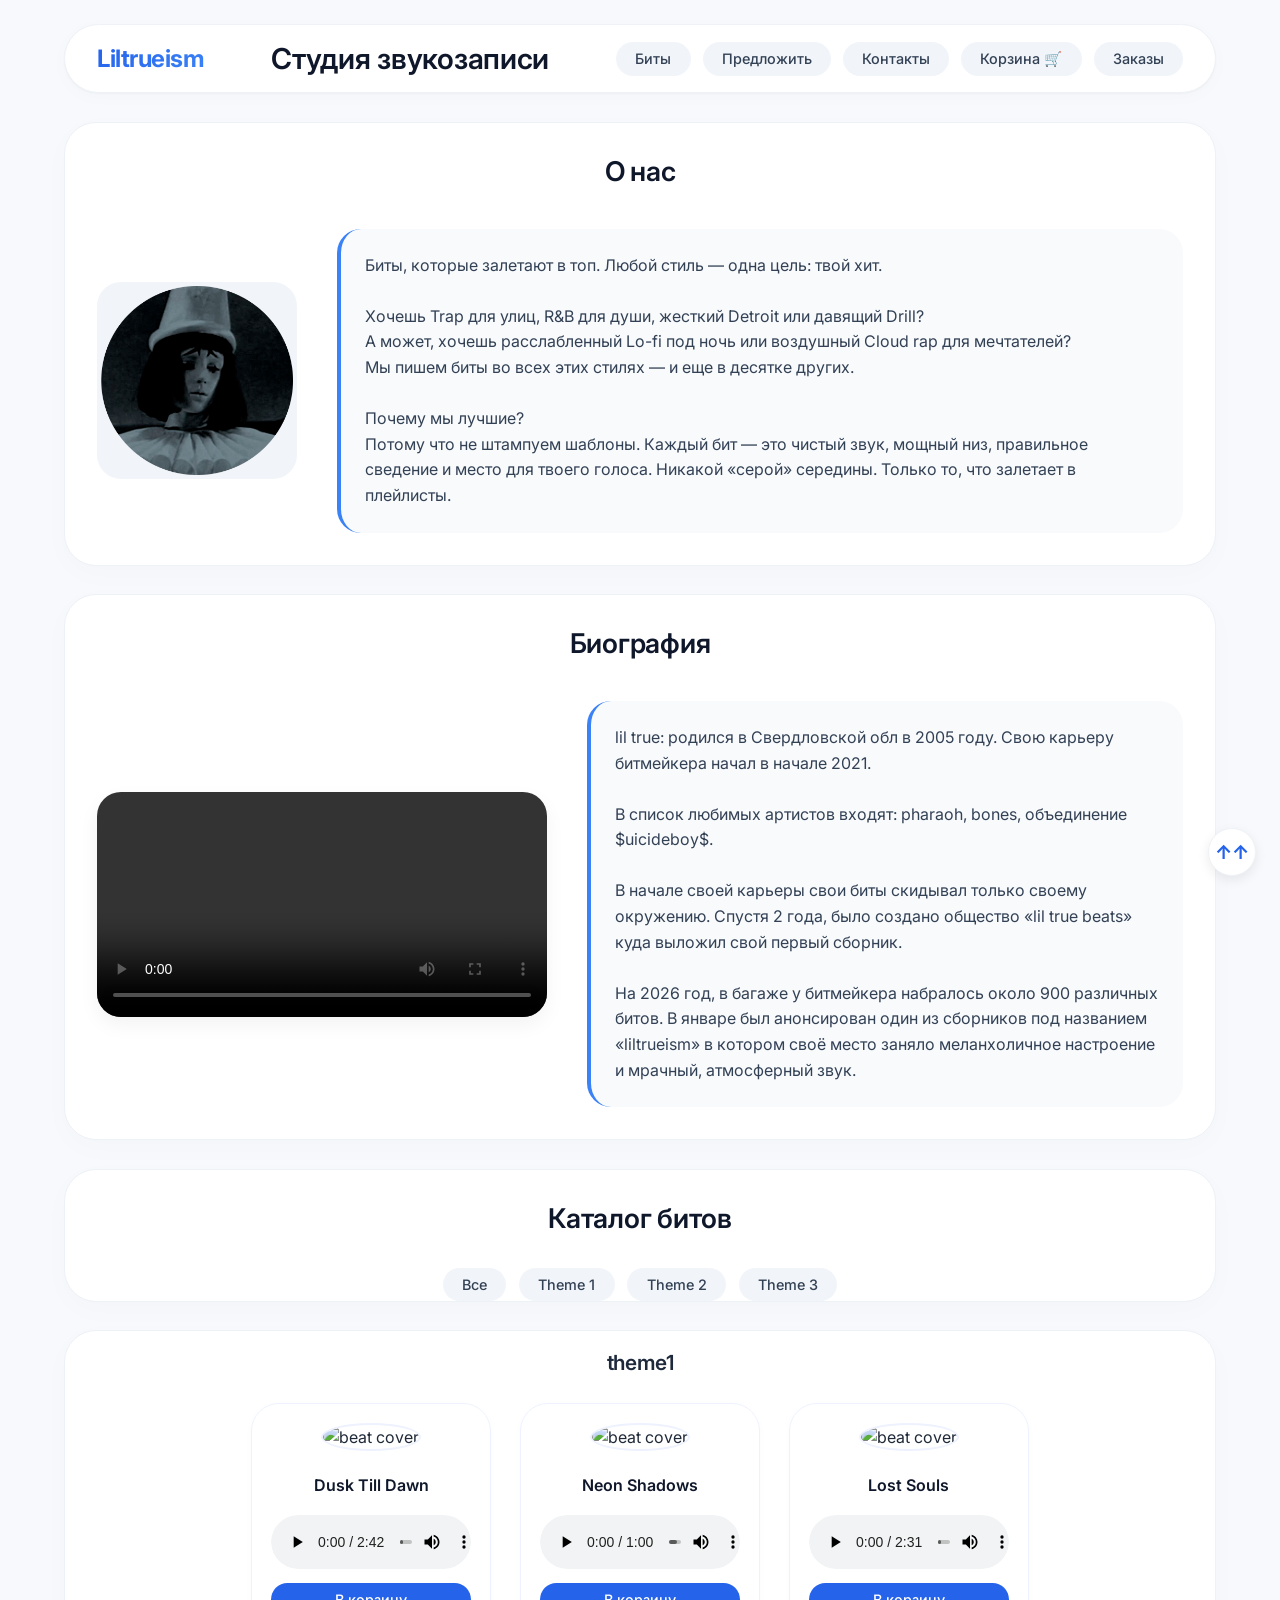
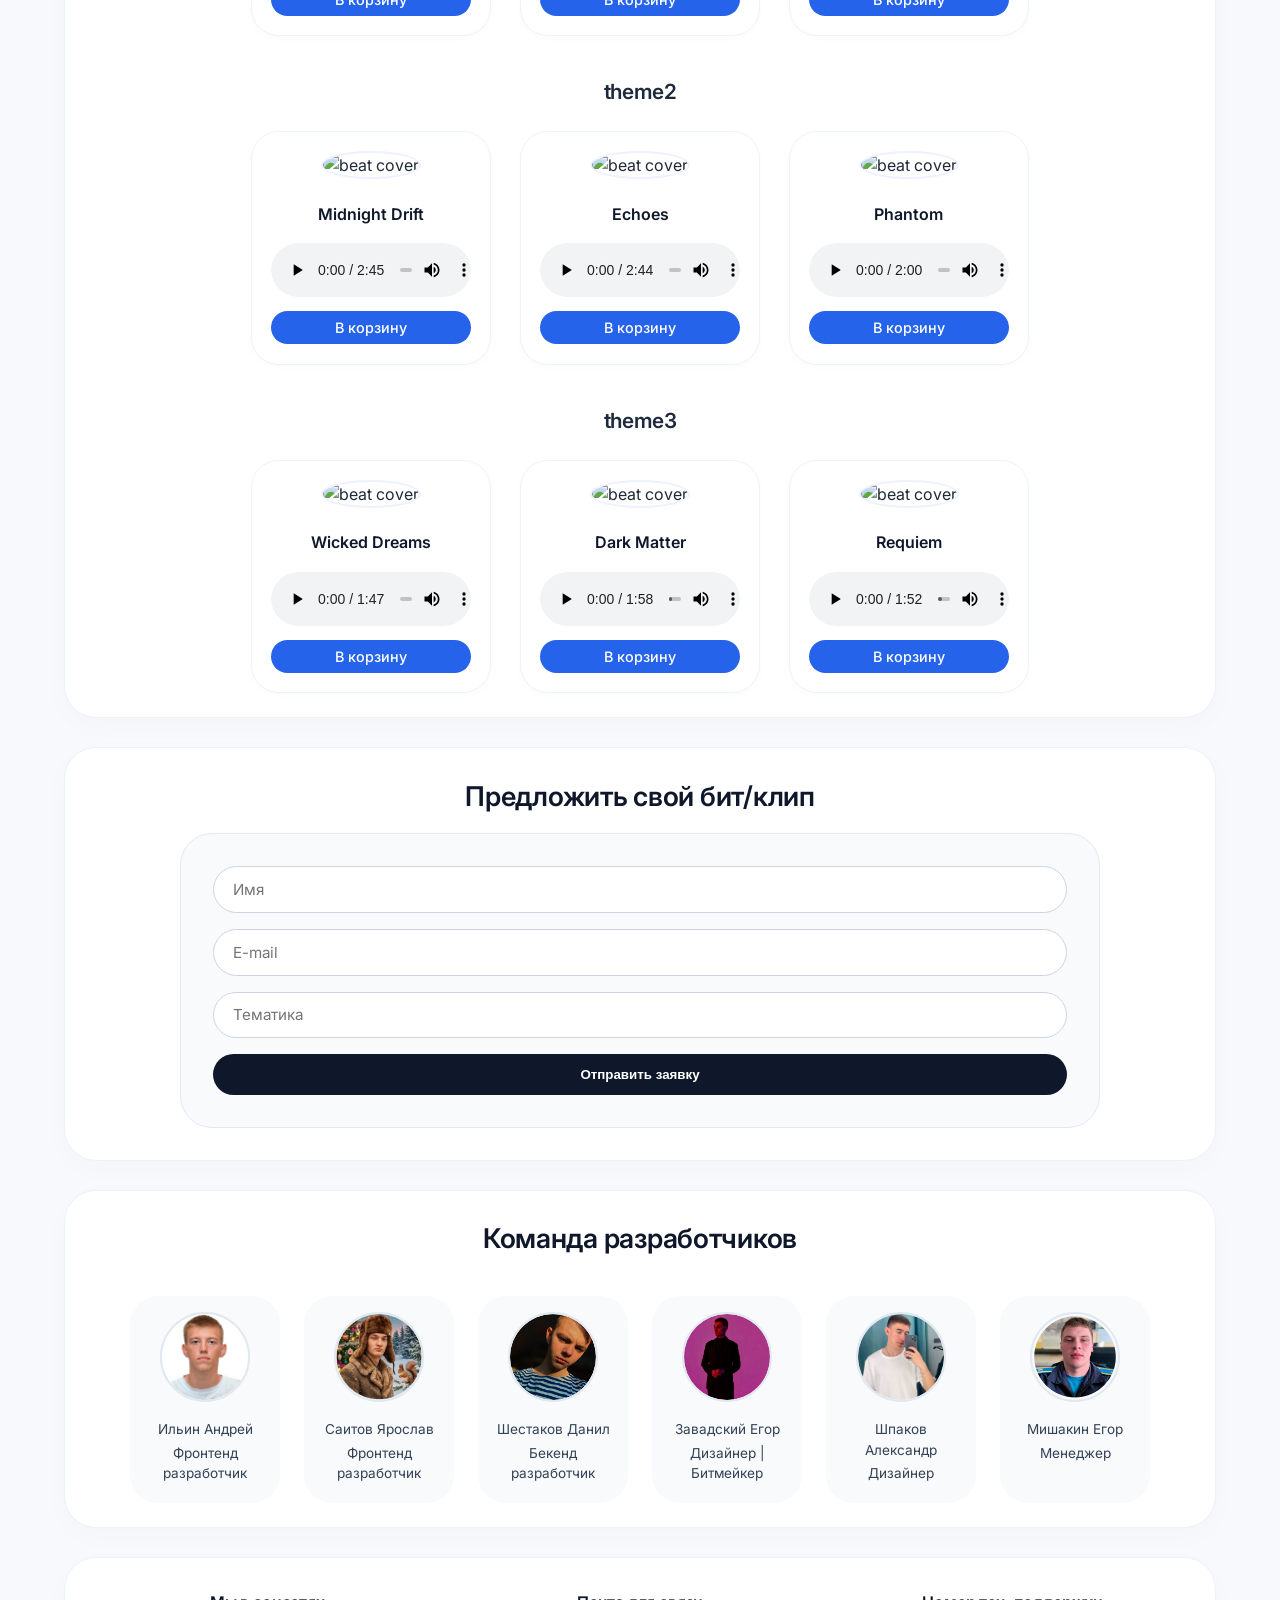
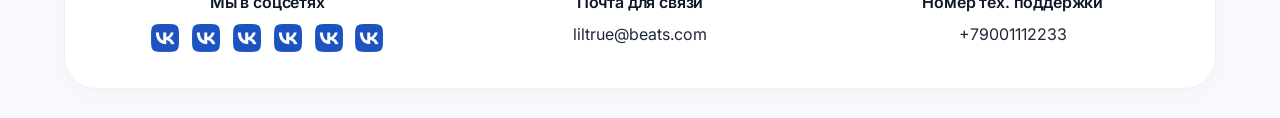
==== commit 319cb664: "Update index.html" ====
--- a/index.html
+++ b/index.html
@@ -5,7 +5,7 @@
     <meta charset="UTF-8">
     <meta name="viewport" content="width=device-width, initial-scale=1.0">
     <title>Liltrueism | Современные биты и звук</title>
-    <link rel="stylesheet" href="csss/style.css">
+    <link rel="stylesheet" href="style.css">
     <link rel="stylesheet" href="csss/adaptation.css">
     <script src="script.js"></script>
     <script src="validate.js"></script>
--- a/style.css
+++ b/style.css
@@ -0,0 +1,511 @@
+/* ========== GOOGLE FONTS ========== */
+@import url('https://fonts.googleapis.com/css2?family=Inter:opsz,wght@14..32,300;14..32,400;14..32,500;14..32,600;14..32,700&display=swap');
+
+/* ========== RESET ========== */
+* {
+    margin: 0;
+    padding: 0;
+    box-sizing: border-box;
+}
+
+body {
+    background: #f7f9fc;
+    font-family: 'Inter', -apple-system, BlinkMacSystemFont, 'Segoe UI', sans-serif;
+    font-size: 16px;
+    line-height: 1.5;
+    color: #1f2937;
+    scroll-behavior: smooth;
+}
+
+h1, h2, h3, h4 {
+    font-weight: 600;
+    letter-spacing: -0.01em;
+    color: #0f172a;
+}
+
+h1 {
+    font-size: 1.8rem;
+}
+
+h2 {
+    font-size: 1.6rem;
+    margin-bottom: 0.25rem;
+}
+
+h3 {
+    font-size: 1.25rem;
+    font-weight: 500;
+}
+
+/* ========== НАВИГАЦИЯ ========== */
+.navigation {
+    background: #ffffff;
+    border-radius: 40px;
+    width: 90%;
+    max-width: 1280px;
+    margin: 1.5rem auto;
+    padding: 0.75rem 2rem;
+    box-shadow: 0 4px 20px rgba(0, 0, 0, 0.02), 0 1px 2px rgba(0, 0, 0, 0.03);
+    border: 1px solid #eef2f6;
+    transition: all 0.2s;
+}
+
+.imgTitle {
+    display: flex;
+    justify-content: space-between;
+    align-items: center;
+    flex-wrap: wrap;
+    gap: 1rem;
+}
+
+.litrueism {
+    font-size: 1.5rem;
+    font-weight: 700;
+    background: linear-gradient(135deg, #2563eb, #3b82f6);
+    -webkit-background-clip: text;
+    background-clip: text;
+    color: transparent;
+    letter-spacing: -0.02em;
+}
+
+.butos {
+    display: flex;
+    gap: 0.75rem;
+    flex-wrap: wrap;
+}
+
+button {
+    background: transparent;
+    border: none;
+    padding: 0.5rem 1.2rem;
+    border-radius: 40px;
+    font-family: 'Inter', sans-serif;
+    font-weight: 500;
+    font-size: 0.9rem;
+    color: #334155;
+    cursor: pointer;
+    transition: all 0.2s;
+    background: #f1f5f9;
+}
+
+button:hover {
+    background: #e2e8f0;
+    transform: translateY(-1px);
+}
+
+button.active {
+    background: #2563eb;
+    color: white;
+    box-shadow: 0 2px 8px rgba(37, 99, 235, 0.2);
+}
+
+a, a:visited {
+    color: inherit;
+    text-decoration: none;
+}
+
+/* ========== ОСНОВНЫЕ КАРТОЧКИ ========== */
+.aboutUs, .videoBiography, .navItems, .items, .back, .team, .contact, .container {
+    background: #ffffff;
+    border-radius: 32px;
+    width: 90%;
+    max-width: 1280px;
+    margin: 1.8rem auto;
+    border: 1px solid #edf2f7;
+    box-shadow: 0 8px 30px rgba(0, 0, 0, 0.02);
+    overflow: hidden;
+}
+
+.aboutH2 {
+    text-align: center;
+    padding: 1.8rem 1rem 0.5rem;
+    font-size: 1.7rem;
+    color: #0f172a;
+}
+
+.logoAbout {
+    display: flex;
+    justify-content: space-between;
+    align-items: center;
+    gap: 2.5rem;
+    padding: 1.5rem 2rem 2rem;
+    flex-wrap: wrap;
+}
+
+.ppp {
+    background: #f8fafc;
+    padding: 1.5rem;
+    border-radius: 24px;
+    color: #334155;
+    line-height: 1.6;
+    border-left: 4px solid #3b82f6;
+    flex: 1;
+}
+
+.kkk {
+    width: 200px;
+    border-radius: 24px;
+    background: #f1f5f9;
+    padding: 0.25rem;
+}
+
+/* ========== ВИДЕО ========== */
+video {
+    width: 100%;
+    max-width: 450px;
+    border-radius: 24px;
+    box-shadow: 0 8px 20px rgba(0, 0, 0, 0.05);
+}
+
+/* ========== ФИЛЬТРЫ ========== */
+.butNav {
+    display: flex;
+    justify-content: center;
+    gap: 0.8rem;
+    padding: 1rem 1rem 0;
+    flex-wrap: wrap;
+}
+
+.filter-btn {
+    background: #f1f5f9;
+}
+
+.filter-btn.active-filter {
+    background: #2563eb;
+    color: white;
+}
+
+/* ========== ТОВАРЫ ========== */
+.theme-title {
+    padding: 1rem 1.5rem 0;
+    font-size: 1.3rem;
+    font-weight: 600;
+    color: #1e293b;
+}
+
+.box, .theme-group {
+    display: flex;
+    justify-content: center;
+    gap: 1.8rem;
+    padding: 1.5rem;
+    flex-wrap: wrap;
+}
+
+.beat {
+    background: #ffffff;
+    border-radius: 28px;
+    padding: 1.2rem;
+    text-align: center;
+    width: 240px;
+    transition: all 0.25s;
+    border: 1px solid #eef2ff;
+    box-shadow: 0 2px 8px rgba(0, 0, 0, 0.02);
+}
+
+.beat:hover {
+    transform: translateY(-5px);
+    border-color: #cbd5e1;
+    box-shadow: 0 20px 30px -12px rgba(0, 0, 0, 0.08);
+}
+
+#pic1 {
+    width: 140px;
+    height: 140px;
+    object-fit: cover;
+    border-radius: 50%;
+    margin-bottom: 0.8rem;
+    border: 2px solid #eef2ff;
+}
+
+.beat p {
+    font-weight: 600;
+    margin: 0.6rem 0;
+    color: #0f172a;
+}
+
+audio {
+    width: 100%;
+    margin: 0.5rem 0;
+    border-radius: 40px;
+}
+
+.beat button {
+    background: #2563eb;
+    color: white;
+    width: 100%;
+    font-weight: 500;
+}
+
+.beat button:hover {
+    background: #1d4ed8;
+    transform: translateY(-1px);
+}
+
+/* ========== ФОРМА ========== */
+.back {
+    text-align: center;
+}
+
+form {
+    background: #f8fafc;
+    padding: 2rem;
+    border-radius: 32px;
+    width: 80%;
+    margin: 0.5rem auto 2rem;
+    border: 1px solid #e2e8f0;
+}
+
+.formInp {
+    display: block;
+    width: 100%;
+    padding: 0.8rem 1.2rem;
+    margin-bottom: 1rem;
+    border: 1px solid #cbd5e1;
+    border-radius: 60px;
+    font-family: 'Inter', sans-serif;
+    font-size: 0.95rem;
+    transition: 0.2s;
+}
+
+.formInp:focus {
+    outline: none;
+    border-color: #3b82f6;
+    box-shadow: 0 0 0 3px rgba(59, 130, 246, 0.1);
+}
+
+.btn {
+    background: #0f172a;
+    color: white;
+    border: none;
+    font-weight: 600;
+    padding: 0.8rem;
+    border-radius: 60px;
+    width: 100%;
+}
+
+.btn:hover {
+    background: #1e293b;
+    transform: translateY(-1px);
+}
+
+/* ========== КОМАНДА ========== */
+.box1 {
+    display: flex;
+    justify-content: center;
+    flex-wrap: wrap;
+    gap: 1.5rem;
+    padding: 1.5rem;
+}
+
+.teamInfo {
+    background: #f8fafc;
+    border-radius: 28px;
+    padding: 1rem;
+    text-align: center;
+    width: 150px;
+    transition: 0.2s;
+}
+
+.teamInfo:hover {
+    transform: translateY(-4px);
+    background: #ffffff;
+    box-shadow: 0 8px 20px rgba(0, 0, 0, 0.03);
+}
+
+.teamInfo img {
+    width: 90px;
+    height: 90px;
+    border-radius: 50%;
+    object-fit: cover;
+    margin-bottom: 0.5rem;
+    border: 2px solid #e2e8f0;
+}
+
+.teamInfo p {
+    font-size: 0.85rem;
+    margin: 0.2rem 0;
+    color: #334155;
+}
+
+/* ========== ФУТЕР ========== */
+.boxes {
+    display: flex;
+    justify-content: space-between;
+    flex-wrap: wrap;
+    gap: 2rem;
+    padding: 2rem;
+}
+
+.socialNetwork {
+    text-align: center;
+    flex: 1;
+}
+
+.socialNetwork h4 {
+    margin-bottom: 0.5rem;
+    color: #0f172a;
+}
+
+.sN {
+    display: flex;
+    gap: 0.8rem;
+    justify-content: center;
+}
+
+.sN img {
+    transition: transform 0.2s;
+    border-radius: 50%;
+}
+
+.sN img:hover {
+    transform: scale(1.05);
+}
+
+/* ========== КНОПКА ВВЕРХ ========== */
+.up-button {
+    width: 48px;
+    height: 48px;
+    background: #ffffff;
+    border-radius: 60px;
+    position: fixed;
+    right: 24px;
+    bottom: 24px;
+    display: flex;
+    align-items: center;
+    justify-content: center;
+    box-shadow: 0 4px 12px rgba(0, 0, 0, 0.08);
+    border: 1px solid #eef2f6;
+    transition: 0.2s;
+}
+
+.up-button:hover {
+    background: #f1f5f9;
+    transform: scale(1.02);
+}
+
+.up-button p {
+    color: #2563eb;
+    font-weight: 700;
+    font-size: 1.2rem;
+}
+
+/* ========== КОРЗИНА И ЗАКАЗЫ ========== */
+.cart-container {
+    padding: 2rem;
+    max-width: 800px;
+    margin: 0 auto;
+}
+
+.cart-item, .order-card {
+    background: #ffffff;
+    border-radius: 24px;
+    padding: 1rem 1.5rem;
+    margin-bottom: 1rem;
+    border: 1px solid #edf2f7;
+    box-shadow: 0 1px 3px rgba(0, 0, 0, 0.02);
+}
+
+.cart-item-info {
+    font-weight: 600;
+    color: #0f172a;
+}
+
+.cart-item-quantity input {
+    width: 70px;
+    padding: 0.4rem;
+    border-radius: 40px;
+    border: 1px solid #cbd5e1;
+    text-align: center;
+}
+
+.cart-item-remove {
+    background: #fee2e2;
+    color: #dc2626;
+}
+
+.cart-item-remove:hover {
+    background: #fecaca;
+}
+
+.cart-total {
+    background: #f8fafc;
+    border-radius: 40px;
+    padding: 1rem 1.5rem;
+    text-align: right;
+    font-weight: 700;
+    font-size: 1.3rem;
+    margin-top: 1rem;
+}
+
+.btn-checkout {
+    background: #2563eb;
+    color: white;
+    width: 100%;
+    font-weight: 600;
+    padding: 1rem;
+    font-size: 1rem;
+}
+
+.btn-checkout:hover {
+    background: #1d4ed8;
+}
+
+.empty-message {
+    text-align: center;
+    padding: 3rem;
+    background: #ffffff;
+    border-radius: 32px;
+    color: #475569;
+}
+
+.order-header {
+    display: flex;
+    justify-content: space-between;
+    font-weight: 600;
+    color: #2563eb;
+    border-bottom: 1px solid #e2e8f0;
+    padding-bottom: 0.5rem;
+}
+
+.order-item {
+    display: flex;
+    justify-content: space-between;
+    padding: 0.3rem 0;
+}
+
+.order-total {
+    text-align: right;
+    font-weight: 700;
+    margin-top: 0.5rem;
+    border-top: 1px solid #e2e8f0;
+    padding-top: 0.5rem;
+}
+
+.orders-header-actions {
+    display: flex;
+    justify-content: space-between;
+    flex-wrap: wrap;
+    gap: 1rem;
+    margin-bottom: 1.5rem;
+}
+
+.back-shop-link {
+    background: #f1f5f9;
+    padding: 0.4rem 1.2rem;
+    border-radius: 60px;
+    color: #2563eb;
+}
+
+.clear-orders-btn {
+    background: #fef2f2;
+    color: #dc2626;
+}
+
+.input-error {
+    border: 2px solid #ef4444 !important;
+}
+.error-message {
+    color: #ef4444;
+    font-size: 0.75rem;
+    margin-top: 0.25rem;
+}
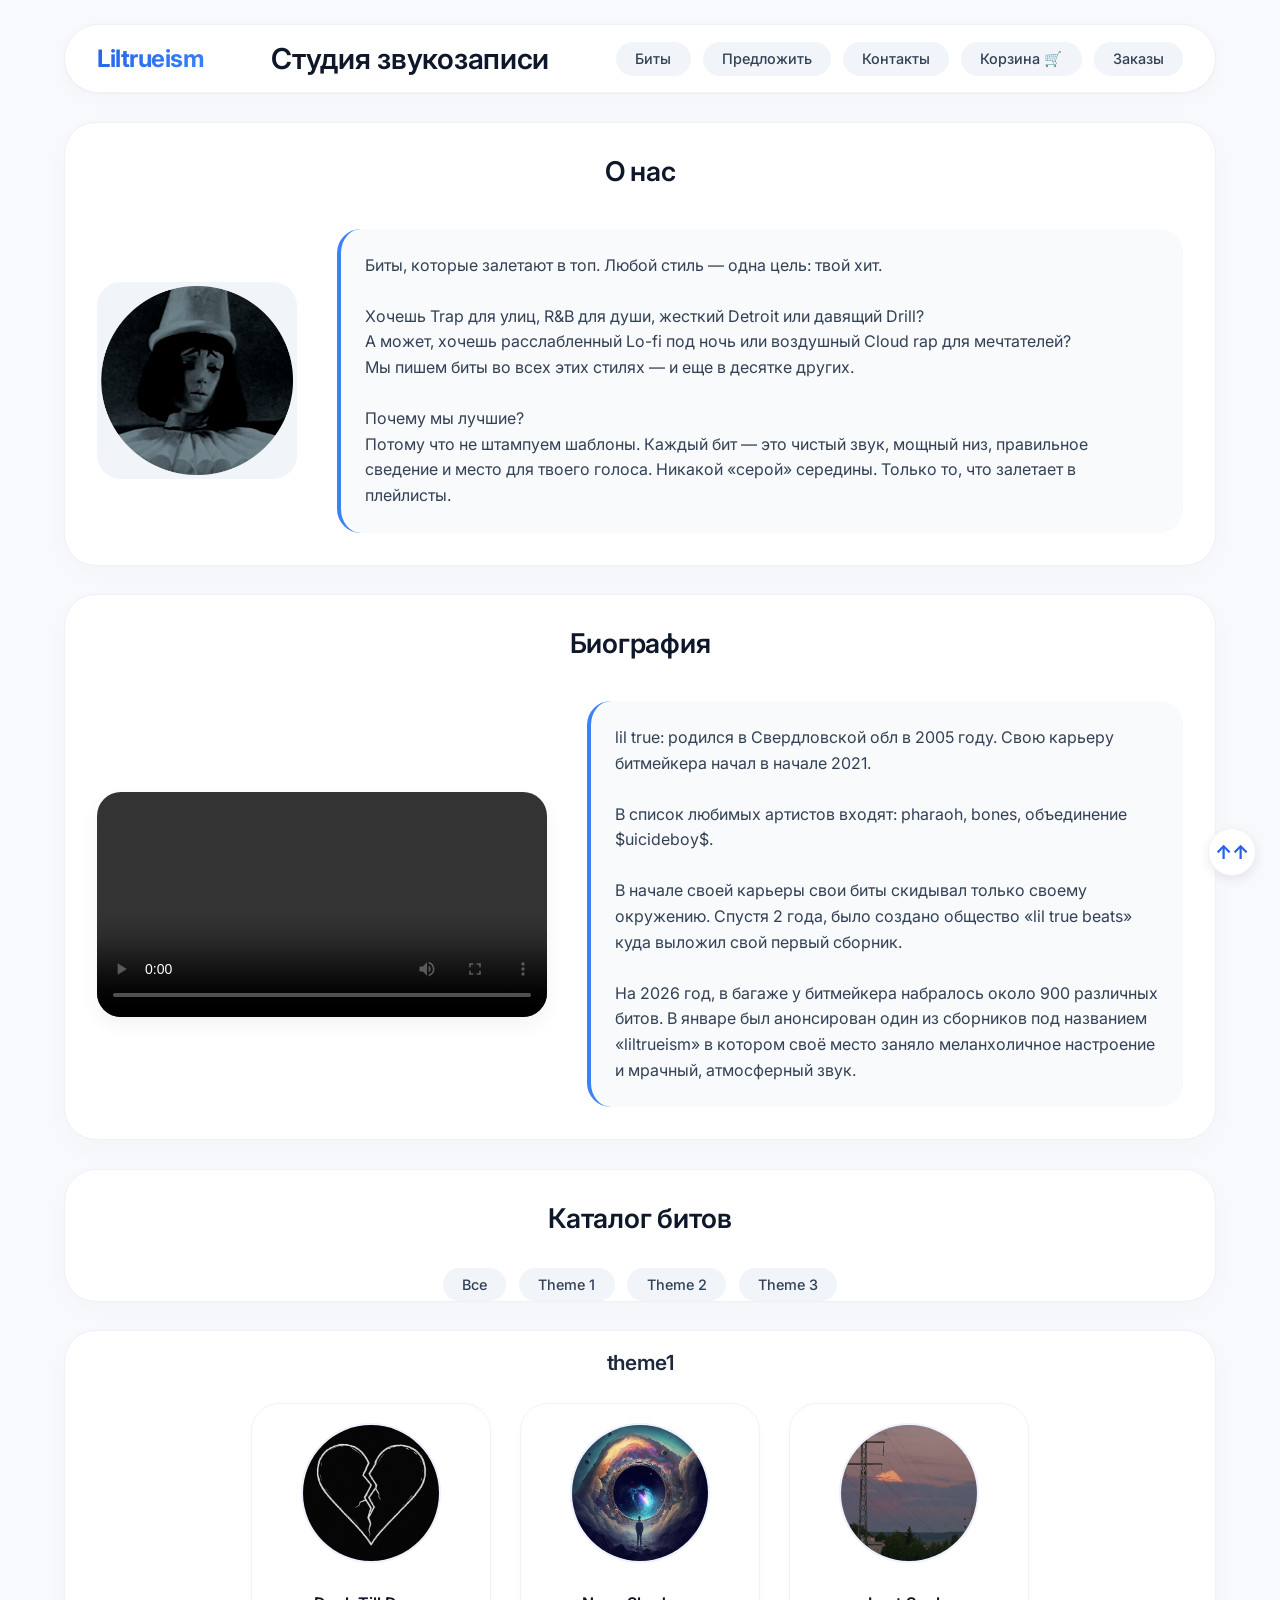
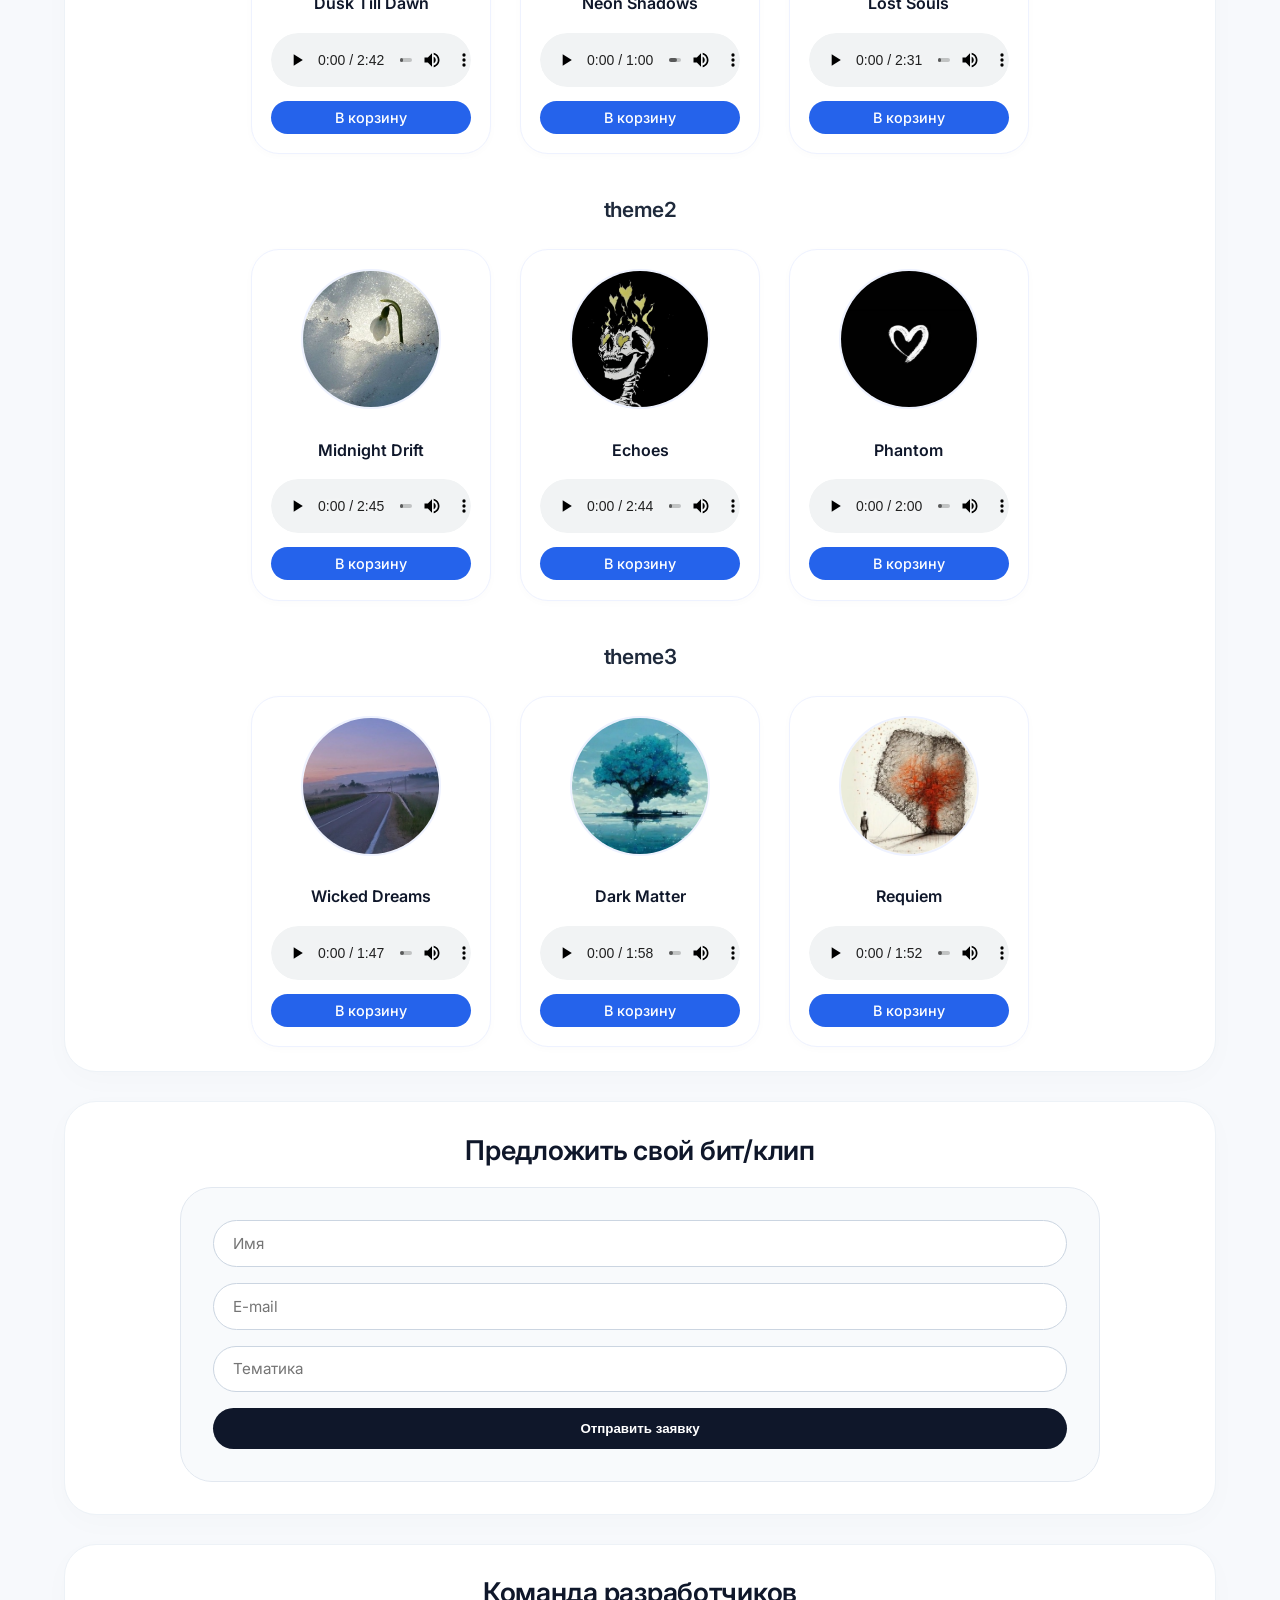
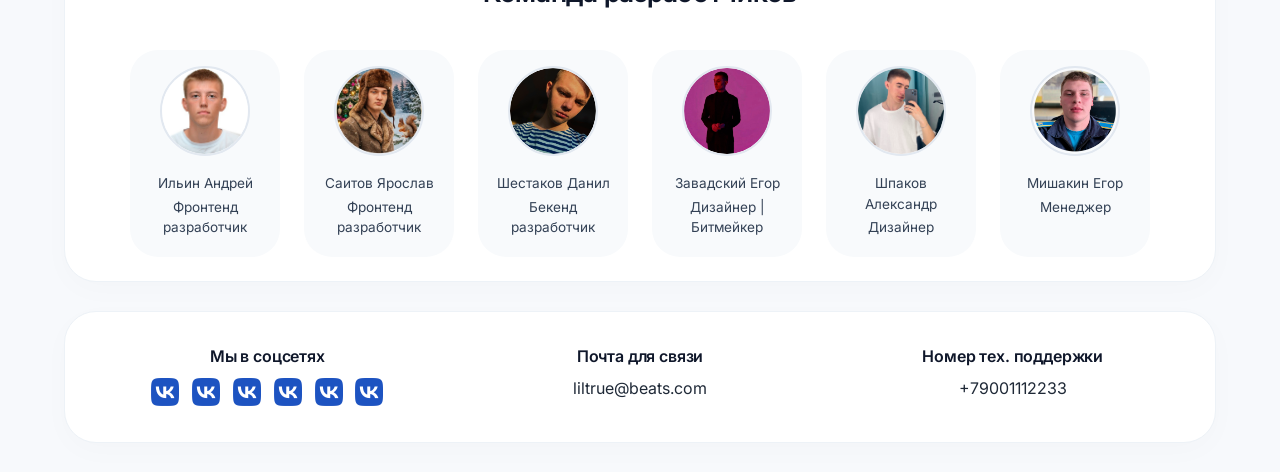
==== commit 0164d768: "Update index.html" ====
--- a/index.html
+++ b/index.html
@@ -77,19 +77,19 @@
             <h3 class="aboutH2 theme-title" data-theme="theme1">theme1</h3>
             <div class="box theme-group" data-theme="theme1">
                 <div class="beat" data-product-id="1">
-                    <img src="img/beats/1.jpg" alt="beat cover" id="pic1">
+                    <img src="img/Beats/1.jpg" alt="beat cover" id="pic1">
                     <p>Dusk Till Dawn</p>
                     <audio src="music/1.mp3" controls></audio><br>
                     <button class="add-to-cart-btn" data-id="1">В корзину</button>
                 </div>
                 <div class="beat" data-product-id="2">
-                    <img src="img/beats/2.jpg" alt="beat cover" id="pic1">
+                    <img src="img/Beats/2.jpg" alt="beat cover" id="pic1">
                     <p>Neon Shadows</p>
                     <audio src="music/lt.mp3" controls></audio><br>
                     <button class="add-to-cart-btn" data-id="2">В корзину</button>
                 </div>
                 <div class="beat" data-product-id="3">
-                    <img src="img/beats/3.jpg" alt="beat cover" id="pic1">
+                    <img src="img/Beats/3.jpg" alt="beat cover" id="pic1">
                     <p>Lost Souls</p>
                     <audio src="music/17.mp3" controls></audio><br>
                     <button class="add-to-cart-btn" data-id="3">В корзину</button>
@@ -99,19 +99,19 @@
             <h3 class="aboutH2 theme-title" data-theme="theme2">theme2</h3>
             <div class="box theme-group" data-theme="theme2">
                 <div class="beat" data-product-id="4">
-                    <img src="img/beats/4.jpg" alt="beat cover" id="pic1">
+                    <img src="img/Beats/4.jpg" alt="beat cover" id="pic1">
                     <p>Midnight Drift</p>
                     <audio src="music/4.mp3" controls></audio><br>
                     <button class="add-to-cart-btn" data-id="4">В корзину</button>
                 </div>
                 <div class="beat" data-product-id="5">
-                    <img src="img/beats/5.jpg" alt="beat cover" id="pic1">
+                    <img src="img/Beats/5.jpg" alt="beat cover" id="pic1">
                     <p>Echoes</p>
                     <audio src="music/5.mp3" controls></audio><br>
                     <button class="add-to-cart-btn" data-id="5">В корзину</button>
                 </div>
                 <div class="beat" data-product-id="6">
-                    <img src="img/beats/6.jpg" alt="beat cover" id="pic1">
+                    <img src="img/Beats/6.jpg" alt="beat cover" id="pic1">
                     <p>Phantom</p>
                     <audio src="music/15.mp3" controls></audio><br>
                     <button class="add-to-cart-btn" data-id="6">В корзину</button>
@@ -121,19 +121,19 @@
             <h3 class="aboutH2 theme-title" data-theme="theme3">theme3</h3>
             <div class="box theme-group" data-theme="theme3">
                 <div class="beat" data-product-id="7">
-                    <img src="img/beats/7.jpg" alt="beat cover" id="pic1">
+                    <img src="img/Beats/7.jpg" alt="beat cover" id="pic1">
                     <p>Wicked Dreams</p>
                     <audio src="music/7.mp3" controls></audio><br>
                     <button class="add-to-cart-btn" data-id="7">В корзину</button>
                 </div>
                 <div class="beat" data-product-id="8">
-                    <img src="img/beats/8.jpg" alt="beat cover" id="pic1">
+                    <img src="img/Beats/8.jpg" alt="beat cover" id="pic1">
                     <p>Dark Matter</p>
                     <audio src="music/16.mp3" controls></audio><br>
                     <button class="add-to-cart-btn" data-id="8">В корзину</button>
                 </div>
                 <div class="beat" data-product-id="9">
-                    <img src="img/beats/9.jpg" alt="beat cover" id="pic1">
+                    <img src="img/Beats/9.jpg" alt="beat cover" id="pic1">
                     <p>Requiem</p>
                     <audio src="music/13.mp3" controls></audio><br>
                     <button class="add-to-cart-btn" data-id="9">В корзину</button>
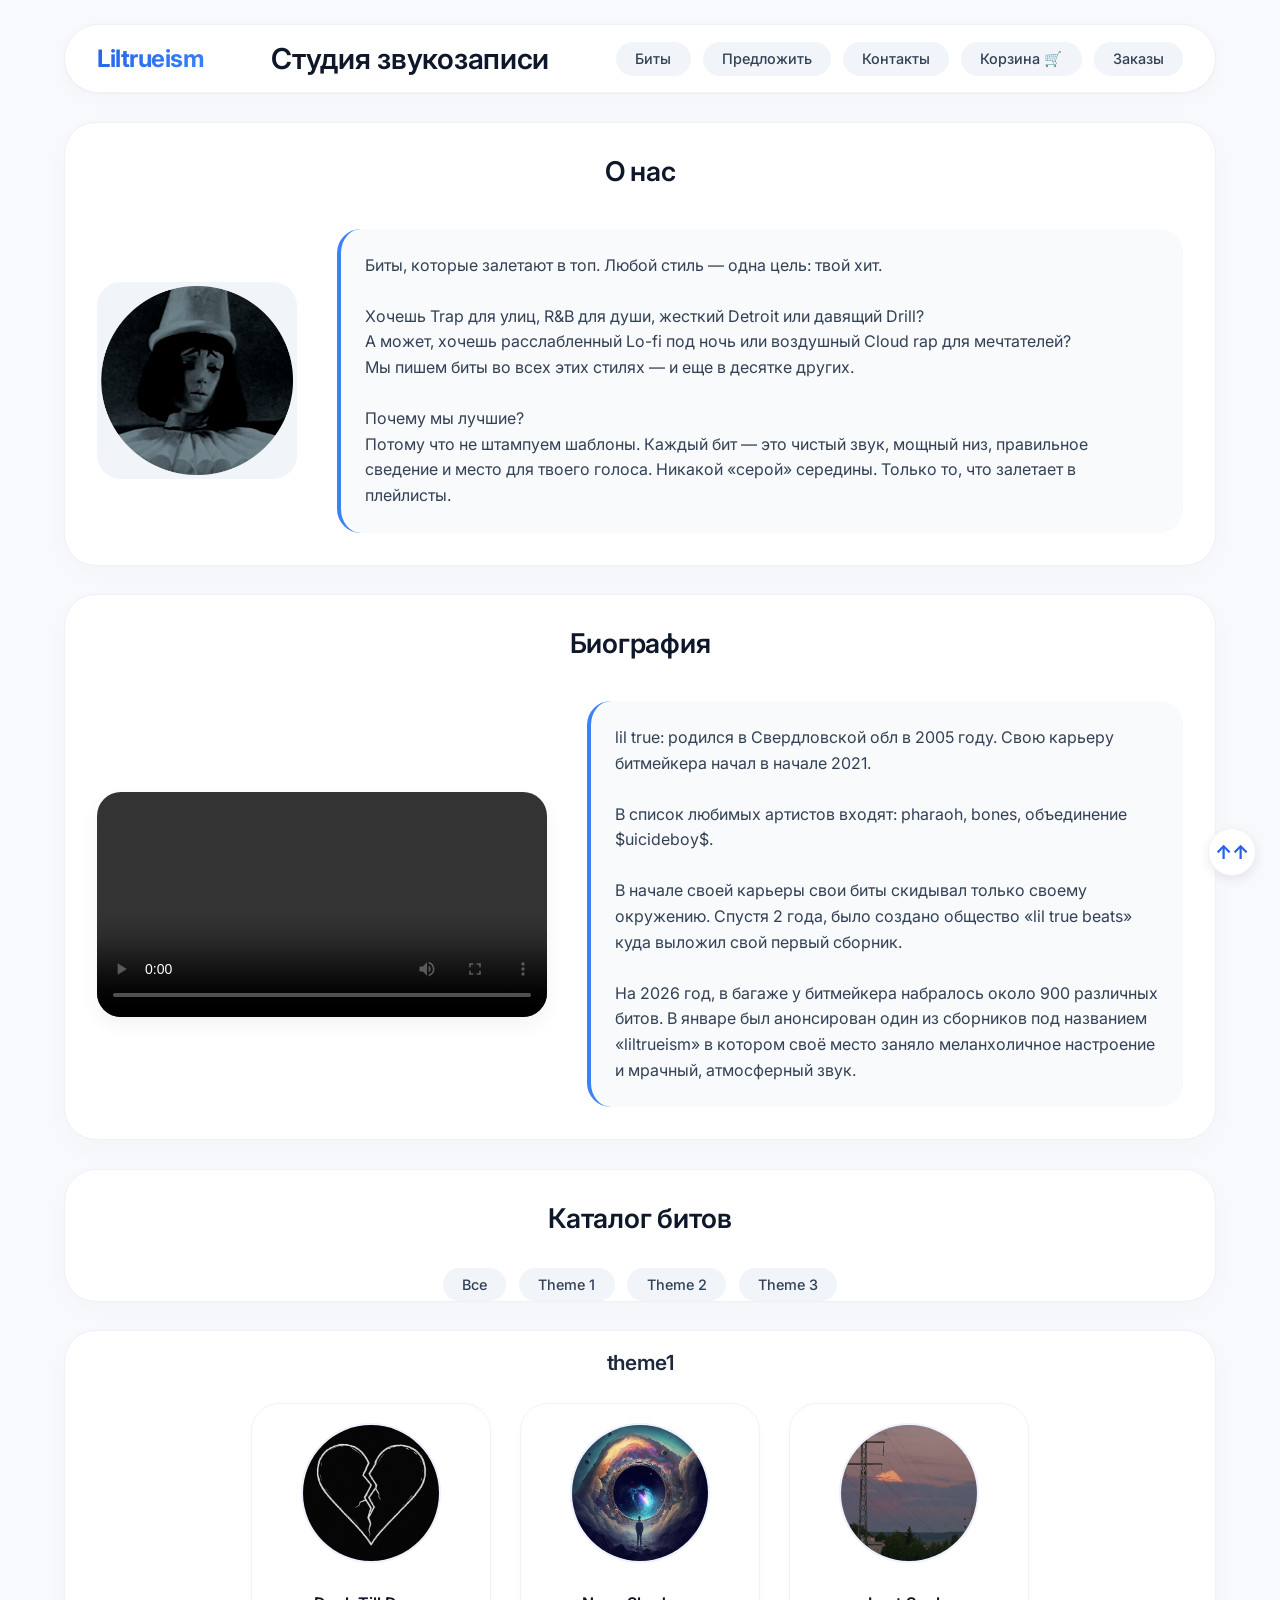
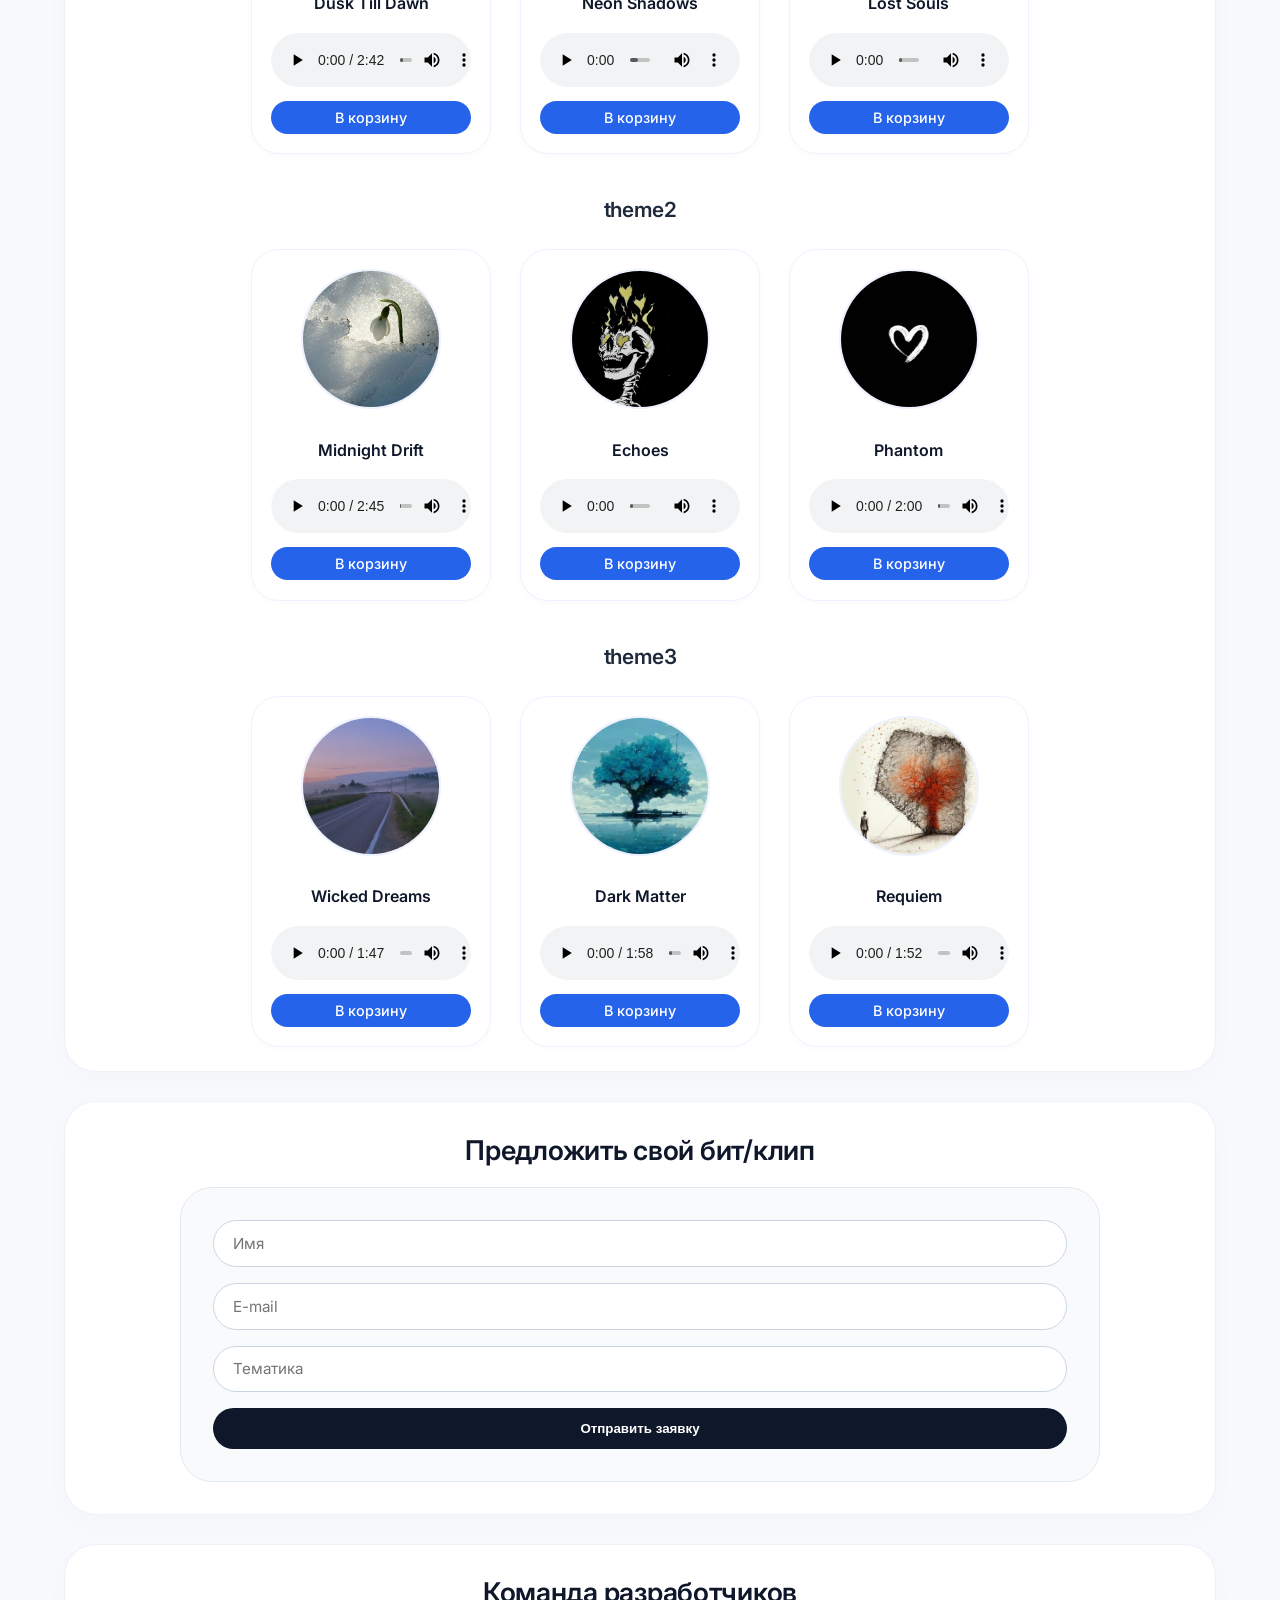
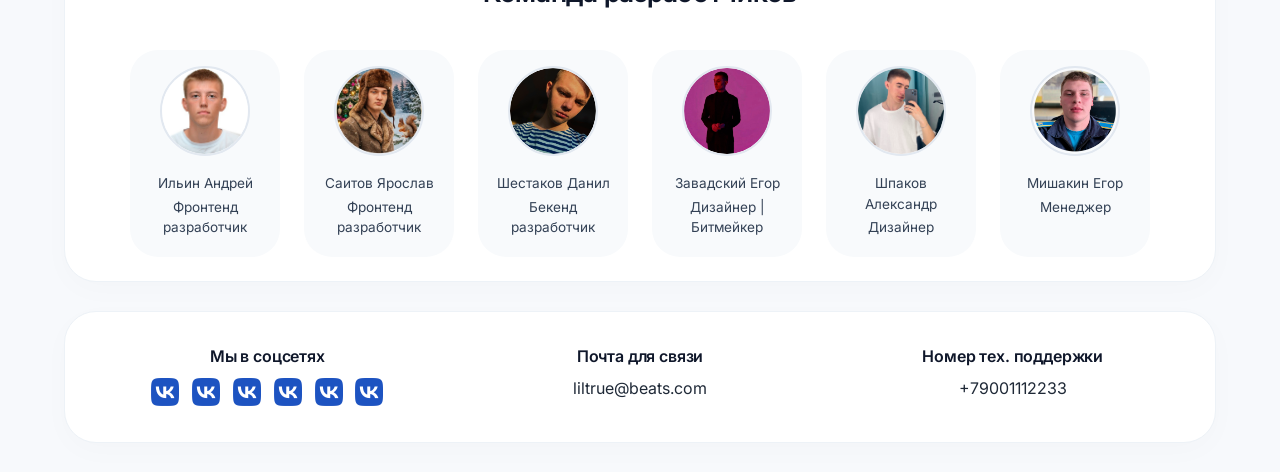
==== commit 1464e4eb: "Update index.html" ====
--- a/index.html
+++ b/index.html
@@ -5,7 +5,7 @@
     <meta charset="UTF-8">
     <meta name="viewport" content="width=device-width, initial-scale=1.0">
     <title>Liltrueism | Современные биты и звук</title>
-    <link rel="stylesheet" href="style.css">
+    <link rel="stylesheet" href="csss/style.css">
     <link rel="stylesheet" href="csss/adaptation.css">
     <script src="script.js"></script>
     <script src="validate.js"></script>
--- a/csss/style.css
+++ b/csss/style.css
@@ -0,0 +1,511 @@
+/* ========== GOOGLE FONTS ========== */
+@import url('https://fonts.googleapis.com/css2?family=Inter:opsz,wght@14..32,300;14..32,400;14..32,500;14..32,600;14..32,700&display=swap');
+
+/* ========== RESET ========== */
+* {
+    margin: 0;
+    padding: 0;
+    box-sizing: border-box;
+}
+
+body {
+    background: #f7f9fc;
+    font-family: 'Inter', -apple-system, BlinkMacSystemFont, 'Segoe UI', sans-serif;
+    font-size: 16px;
+    line-height: 1.5;
+    color: #1f2937;
+    scroll-behavior: smooth;
+}
+
+h1, h2, h3, h4 {
+    font-weight: 600;
+    letter-spacing: -0.01em;
+    color: #0f172a;
+}
+
+h1 {
+    font-size: 1.8rem;
+}
+
+h2 {
+    font-size: 1.6rem;
+    margin-bottom: 0.25rem;
+}
+
+h3 {
+    font-size: 1.25rem;
+    font-weight: 500;
+}
+
+/* ========== НАВИГАЦИЯ ========== */
+.navigation {
+    background: #ffffff;
+    border-radius: 40px;
+    width: 90%;
+    max-width: 1280px;
+    margin: 1.5rem auto;
+    padding: 0.75rem 2rem;
+    box-shadow: 0 4px 20px rgba(0, 0, 0, 0.02), 0 1px 2px rgba(0, 0, 0, 0.03);
+    border: 1px solid #eef2f6;
+    transition: all 0.2s;
+}
+
+.imgTitle {
+    display: flex;
+    justify-content: space-between;
+    align-items: center;
+    flex-wrap: wrap;
+    gap: 1rem;
+}
+
+.litrueism {
+    font-size: 1.5rem;
+    font-weight: 700;
+    background: linear-gradient(135deg, #2563eb, #3b82f6);
+    -webkit-background-clip: text;
+    background-clip: text;
+    color: transparent;
+    letter-spacing: -0.02em;
+}
+
+.butos {
+    display: flex;
+    gap: 0.75rem;
+    flex-wrap: wrap;
+}
+
+button {
+    background: transparent;
+    border: none;
+    padding: 0.5rem 1.2rem;
+    border-radius: 40px;
+    font-family: 'Inter', sans-serif;
+    font-weight: 500;
+    font-size: 0.9rem;
+    color: #334155;
+    cursor: pointer;
+    transition: all 0.2s;
+    background: #f1f5f9;
+}
+
+button:hover {
+    background: #e2e8f0;
+    transform: translateY(-1px);
+}
+
+button.active {
+    background: #2563eb;
+    color: white;
+    box-shadow: 0 2px 8px rgba(37, 99, 235, 0.2);
+}
+
+a, a:visited {
+    color: inherit;
+    text-decoration: none;
+}
+
+/* ========== ОСНОВНЫЕ КАРТОЧКИ ========== */
+.aboutUs, .videoBiography, .navItems, .items, .back, .team, .contact, .container {
+    background: #ffffff;
+    border-radius: 32px;
+    width: 90%;
+    max-width: 1280px;
+    margin: 1.8rem auto;
+    border: 1px solid #edf2f7;
+    box-shadow: 0 8px 30px rgba(0, 0, 0, 0.02);
+    overflow: hidden;
+}
+
+.aboutH2 {
+    text-align: center;
+    padding: 1.8rem 1rem 0.5rem;
+    font-size: 1.7rem;
+    color: #0f172a;
+}
+
+.logoAbout {
+    display: flex;
+    justify-content: space-between;
+    align-items: center;
+    gap: 2.5rem;
+    padding: 1.5rem 2rem 2rem;
+    flex-wrap: wrap;
+}
+
+.ppp {
+    background: #f8fafc;
+    padding: 1.5rem;
+    border-radius: 24px;
+    color: #334155;
+    line-height: 1.6;
+    border-left: 4px solid #3b82f6;
+    flex: 1;
+}
+
+.kkk {
+    width: 200px;
+    border-radius: 24px;
+    background: #f1f5f9;
+    padding: 0.25rem;
+}
+
+/* ========== ВИДЕО ========== */
+video {
+    width: 100%;
+    max-width: 450px;
+    border-radius: 24px;
+    box-shadow: 0 8px 20px rgba(0, 0, 0, 0.05);
+}
+
+/* ========== ФИЛЬТРЫ ========== */
+.butNav {
+    display: flex;
+    justify-content: center;
+    gap: 0.8rem;
+    padding: 1rem 1rem 0;
+    flex-wrap: wrap;
+}
+
+.filter-btn {
+    background: #f1f5f9;
+}
+
+.filter-btn.active-filter {
+    background: #2563eb;
+    color: white;
+}
+
+/* ========== ТОВАРЫ ========== */
+.theme-title {
+    padding: 1rem 1.5rem 0;
+    font-size: 1.3rem;
+    font-weight: 600;
+    color: #1e293b;
+}
+
+.box, .theme-group {
+    display: flex;
+    justify-content: center;
+    gap: 1.8rem;
+    padding: 1.5rem;
+    flex-wrap: wrap;
+}
+
+.beat {
+    background: #ffffff;
+    border-radius: 28px;
+    padding: 1.2rem;
+    text-align: center;
+    width: 240px;
+    transition: all 0.25s;
+    border: 1px solid #eef2ff;
+    box-shadow: 0 2px 8px rgba(0, 0, 0, 0.02);
+}
+
+.beat:hover {
+    transform: translateY(-5px);
+    border-color: #cbd5e1;
+    box-shadow: 0 20px 30px -12px rgba(0, 0, 0, 0.08);
+}
+
+#pic1 {
+    width: 140px;
+    height: 140px;
+    object-fit: cover;
+    border-radius: 50%;
+    margin-bottom: 0.8rem;
+    border: 2px solid #eef2ff;
+}
+
+.beat p {
+    font-weight: 600;
+    margin: 0.6rem 0;
+    color: #0f172a;
+}
+
+audio {
+    width: 100%;
+    margin: 0.5rem 0;
+    border-radius: 40px;
+}
+
+.beat button {
+    background: #2563eb;
+    color: white;
+    width: 100%;
+    font-weight: 500;
+}
+
+.beat button:hover {
+    background: #1d4ed8;
+    transform: translateY(-1px);
+}
+
+/* ========== ФОРМА ========== */
+.back {
+    text-align: center;
+}
+
+form {
+    background: #f8fafc;
+    padding: 2rem;
+    border-radius: 32px;
+    width: 80%;
+    margin: 0.5rem auto 2rem;
+    border: 1px solid #e2e8f0;
+}
+
+.formInp {
+    display: block;
+    width: 100%;
+    padding: 0.8rem 1.2rem;
+    margin-bottom: 1rem;
+    border: 1px solid #cbd5e1;
+    border-radius: 60px;
+    font-family: 'Inter', sans-serif;
+    font-size: 0.95rem;
+    transition: 0.2s;
+}
+
+.formInp:focus {
+    outline: none;
+    border-color: #3b82f6;
+    box-shadow: 0 0 0 3px rgba(59, 130, 246, 0.1);
+}
+
+.btn {
+    background: #0f172a;
+    color: white;
+    border: none;
+    font-weight: 600;
+    padding: 0.8rem;
+    border-radius: 60px;
+    width: 100%;
+}
+
+.btn:hover {
+    background: #1e293b;
+    transform: translateY(-1px);
+}
+
+/* ========== КОМАНДА ========== */
+.box1 {
+    display: flex;
+    justify-content: center;
+    flex-wrap: wrap;
+    gap: 1.5rem;
+    padding: 1.5rem;
+}
+
+.teamInfo {
+    background: #f8fafc;
+    border-radius: 28px;
+    padding: 1rem;
+    text-align: center;
+    width: 150px;
+    transition: 0.2s;
+}
+
+.teamInfo:hover {
+    transform: translateY(-4px);
+    background: #ffffff;
+    box-shadow: 0 8px 20px rgba(0, 0, 0, 0.03);
+}
+
+.teamInfo img {
+    width: 90px;
+    height: 90px;
+    border-radius: 50%;
+    object-fit: cover;
+    margin-bottom: 0.5rem;
+    border: 2px solid #e2e8f0;
+}
+
+.teamInfo p {
+    font-size: 0.85rem;
+    margin: 0.2rem 0;
+    color: #334155;
+}
+
+/* ========== ФУТЕР ========== */
+.boxes {
+    display: flex;
+    justify-content: space-between;
+    flex-wrap: wrap;
+    gap: 2rem;
+    padding: 2rem;
+}
+
+.socialNetwork {
+    text-align: center;
+    flex: 1;
+}
+
+.socialNetwork h4 {
+    margin-bottom: 0.5rem;
+    color: #0f172a;
+}
+
+.sN {
+    display: flex;
+    gap: 0.8rem;
+    justify-content: center;
+}
+
+.sN img {
+    transition: transform 0.2s;
+    border-radius: 50%;
+}
+
+.sN img:hover {
+    transform: scale(1.05);
+}
+
+/* ========== КНОПКА ВВЕРХ ========== */
+.up-button {
+    width: 48px;
+    height: 48px;
+    background: #ffffff;
+    border-radius: 60px;
+    position: fixed;
+    right: 24px;
+    bottom: 24px;
+    display: flex;
+    align-items: center;
+    justify-content: center;
+    box-shadow: 0 4px 12px rgba(0, 0, 0, 0.08);
+    border: 1px solid #eef2f6;
+    transition: 0.2s;
+}
+
+.up-button:hover {
+    background: #f1f5f9;
+    transform: scale(1.02);
+}
+
+.up-button p {
+    color: #2563eb;
+    font-weight: 700;
+    font-size: 1.2rem;
+}
+
+/* ========== КОРЗИНА И ЗАКАЗЫ ========== */
+.cart-container {
+    padding: 2rem;
+    max-width: 800px;
+    margin: 0 auto;
+}
+
+.cart-item, .order-card {
+    background: #eeeeee;
+    border-radius: 24px;
+    padding: 1rem 1.5rem;
+    margin-bottom: 1rem;
+    border: 1px solid #edf2f7;
+    box-shadow: 0 1px 3px rgba(0, 0, 0, 0.02);
+}
+
+.cart-item-info {
+    font-weight: 600;
+    color: #0f172a;
+}
+
+.cart-item-quantity input {
+    width: 70px;
+    padding: 0.4rem;
+    border-radius: 40px;
+    border: 1px solid #cbd5e1;
+    text-align: center;
+}
+
+.cart-item-remove {
+    background: #fee2e2;
+    color: #dc2626;
+}
+
+.cart-item-remove:hover {
+    background: #fecaca;
+}
+
+.cart-total {
+    background: #f8fafc;
+    border-radius: 40px;
+    padding: 1rem 1.5rem;
+    text-align: right;
+    font-weight: 700;
+    font-size: 1.3rem;
+    margin-top: 1rem;
+}
+
+.btn-checkout {
+    background: #2563eb;
+    color: white;
+    width: 100%;
+    font-weight: 600;
+    padding: 1rem;
+    font-size: 1rem;
+}
+
+.btn-checkout:hover {
+    background: #1d4ed8;
+}
+
+.empty-message {
+    text-align: center;
+    padding: 3rem;
+    background: #ffffff;
+    border-radius: 32px;
+    color: #475569;
+}
+
+.order-header {
+    display: flex;
+    justify-content: space-between;
+    font-weight: 600;
+    color: #2563eb;
+    border-bottom: 1px solid #e2e8f0;
+    padding-bottom: 0.5rem;
+}
+
+.order-item {
+    display: flex;
+    justify-content: space-between;
+    padding: 0.3rem 0;
+}
+
+.order-total {
+    text-align: right;
+    font-weight: 700;
+    margin-top: 0.5rem;
+    border-top: 1px solid #e2e8f0;
+    padding-top: 0.5rem;
+}
+
+.orders-header-actions {
+    display: flex;
+    justify-content: space-between;
+    flex-wrap: wrap;
+    gap: 1rem;
+    margin-bottom: 1.5rem;
+}
+
+.back-shop-link {
+    background: #f1f5f9;
+    padding: 0.4rem 1.2rem;
+    border-radius: 60px;
+    color: #2563eb;
+}
+
+.clear-orders-btn {
+    background: #fef2f2;
+    color: #3937cc;
+}
+
+.input-error {
+    border: 2px solid #ef4444 !important;
+}
+.error-message {
+    color: #ef4444;
+    font-size: 0.75rem;
+    margin-top: 0.25rem;
+}
--- a/csss/adaptation.css
+++ b/csss/adaptation.css
@@ -129,6 +129,10 @@
         right: 16px;
         bottom: 16px;
     }
+
+    #aOrder {
+        margin-top: 1rem;
+    }
 }
 
 .theme-group.column-layout {
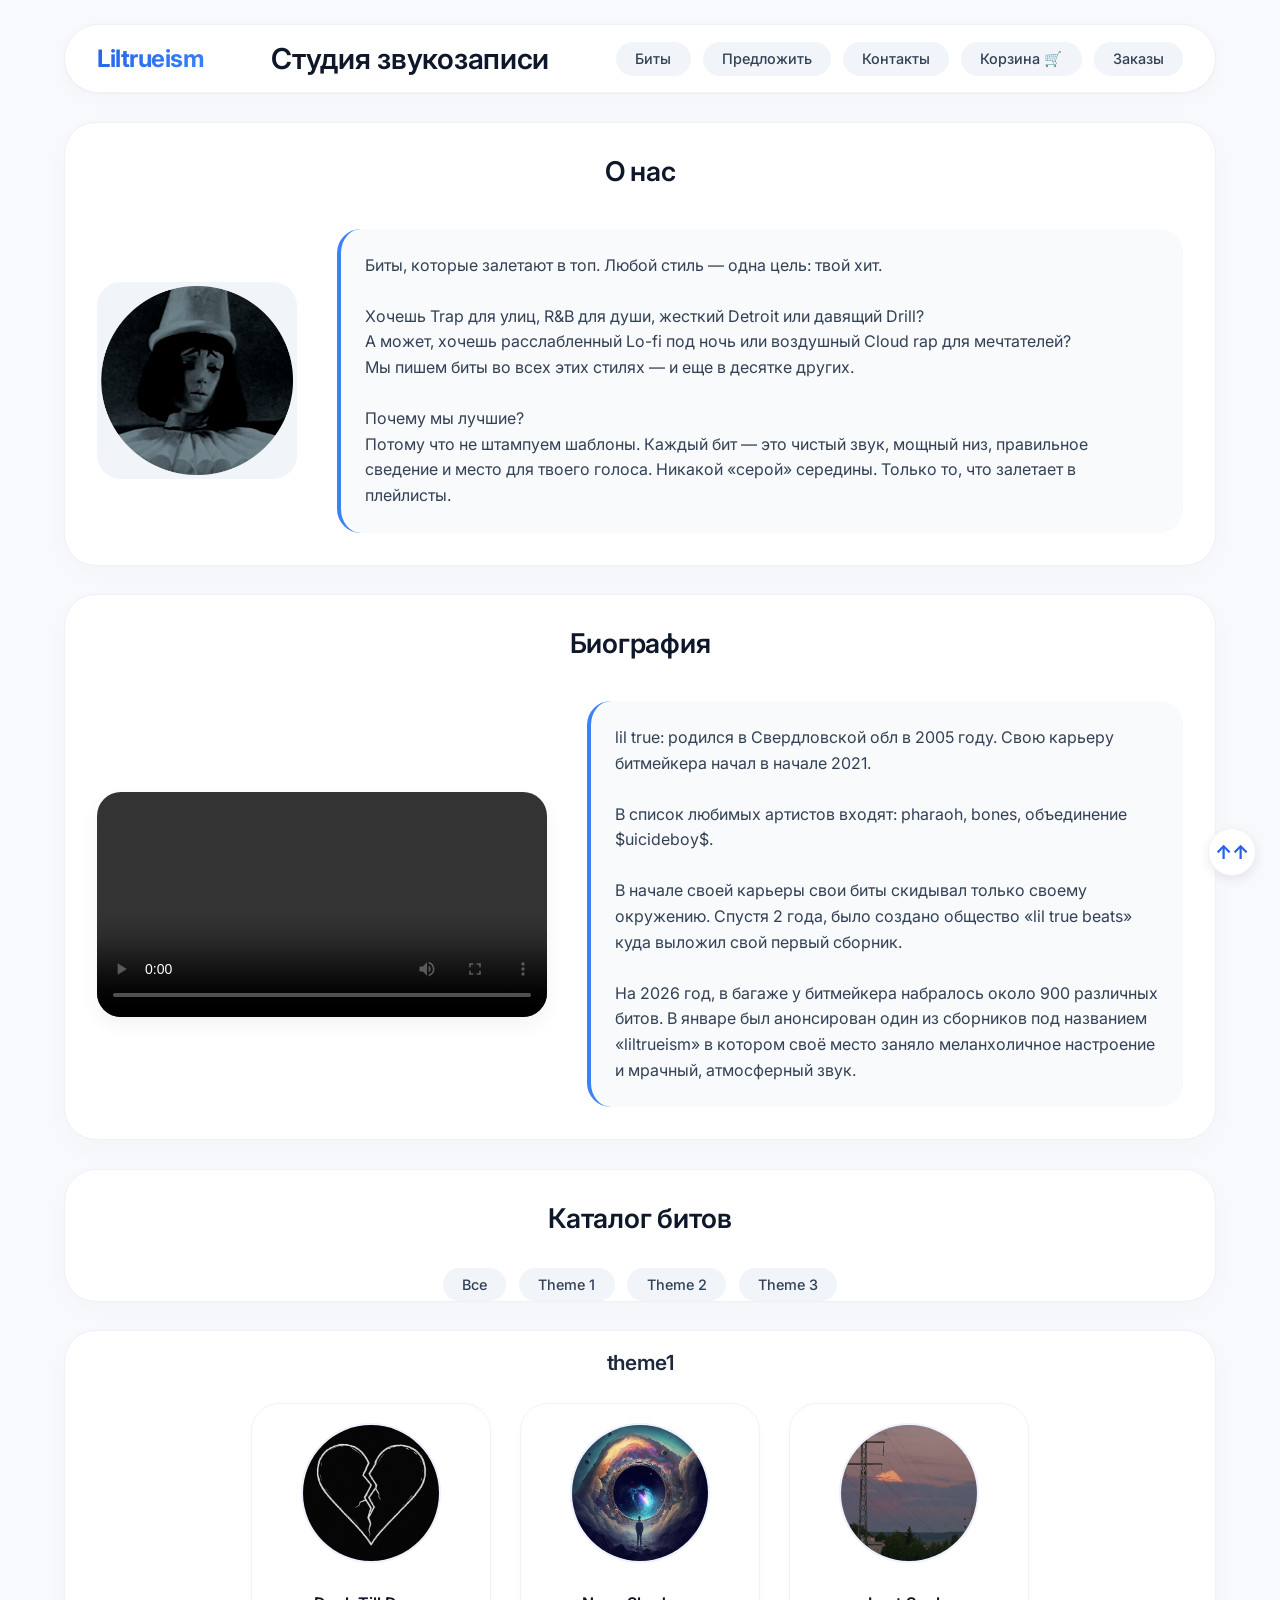
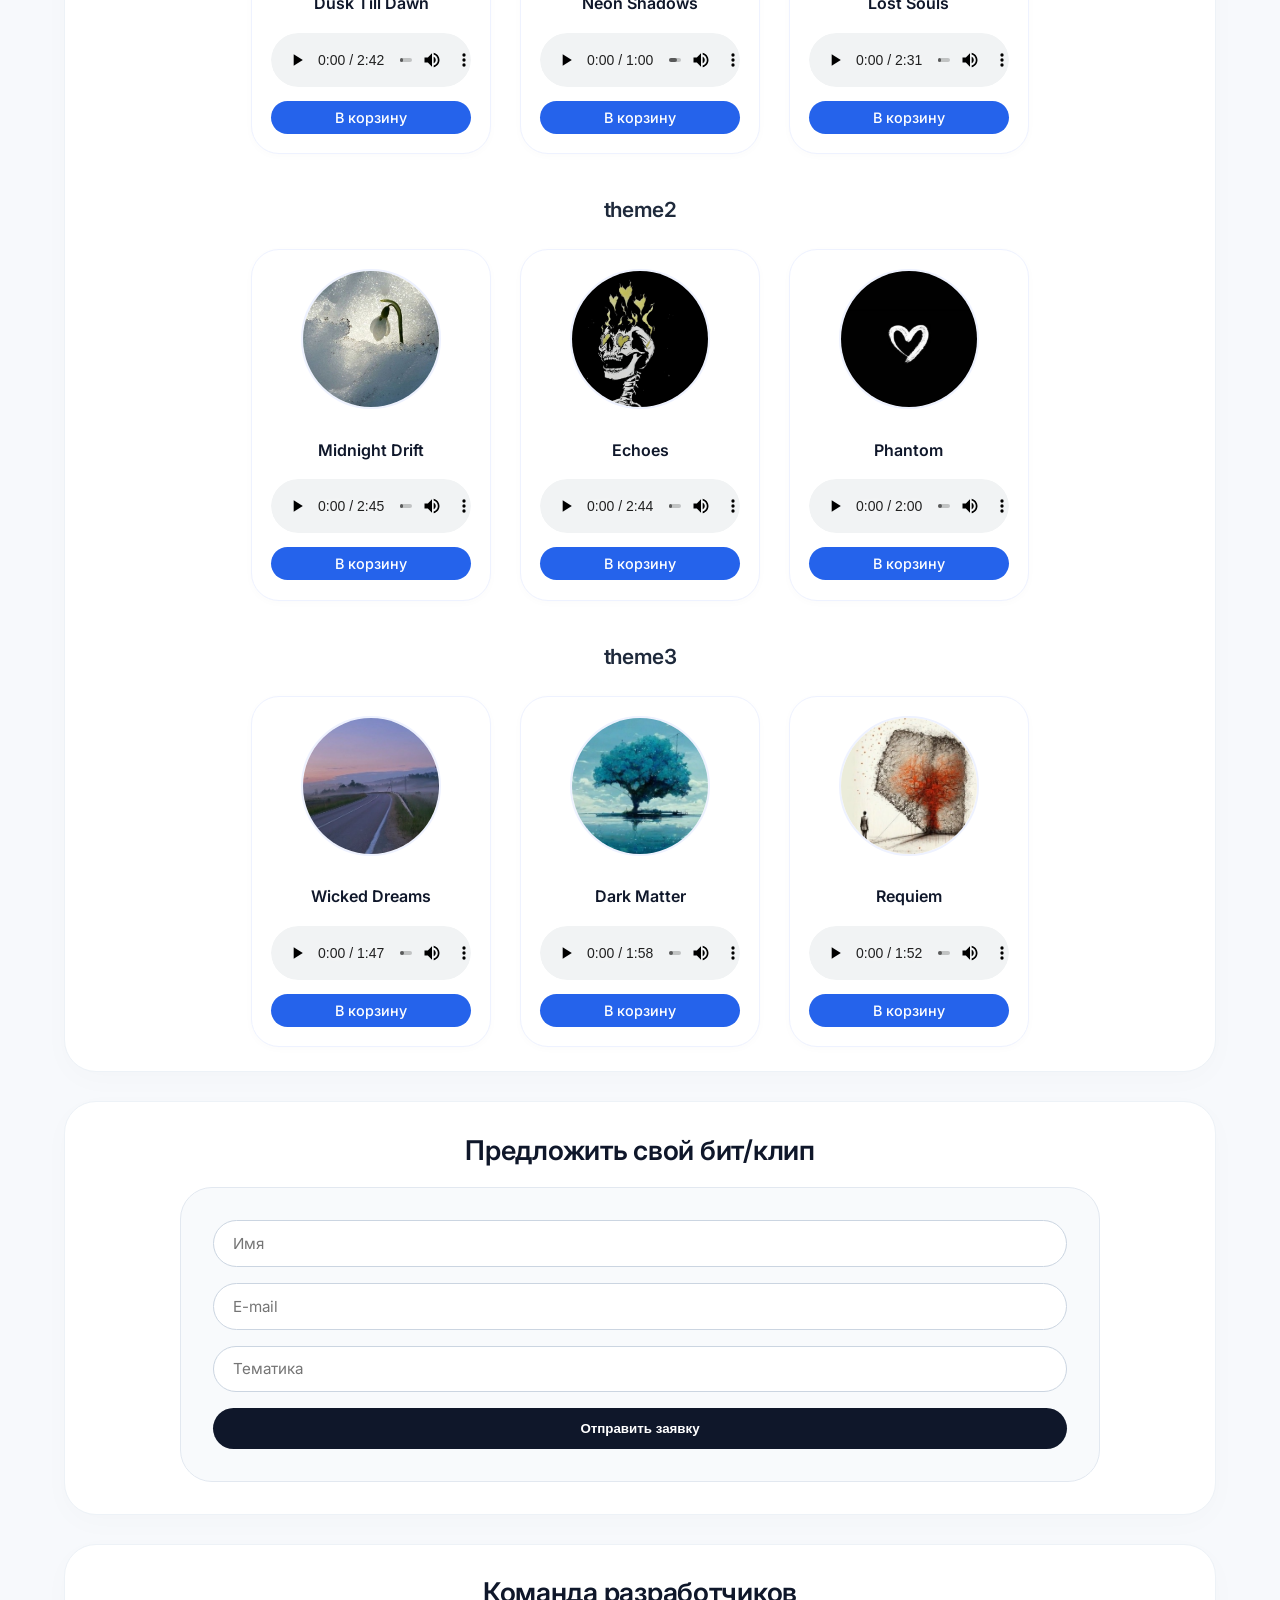
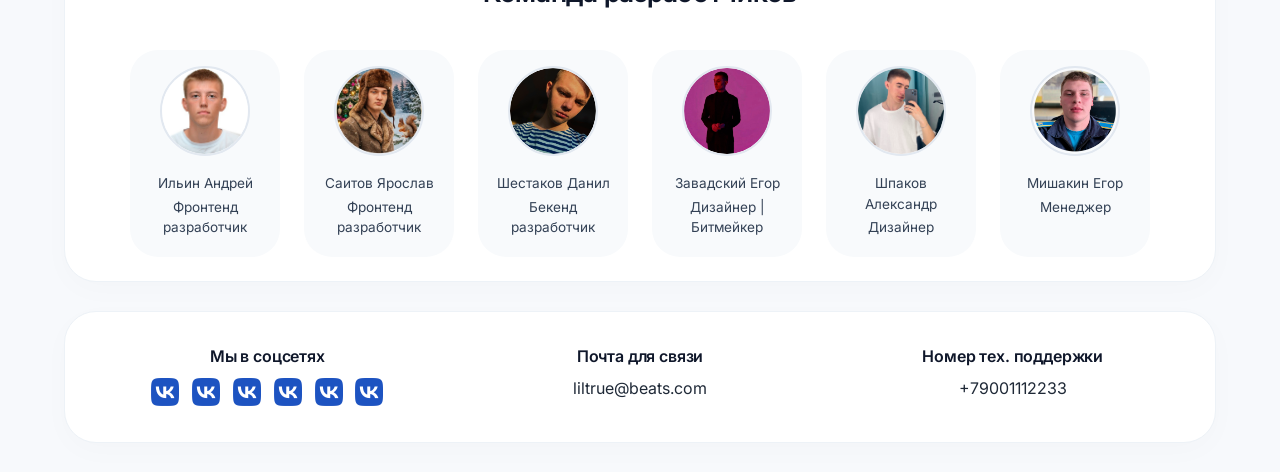
==== commit 81eafec1: "Update index.html" ====
--- a/index.html
+++ b/index.html
@@ -5,7 +5,7 @@
     <meta charset="UTF-8">
     <meta name="viewport" content="width=device-width, initial-scale=1.0">
     <title>Liltrueism | Современные биты и звук</title>
-    <link rel="stylesheet" href="csss/style.css">
+    <link rel="stylesheet" href="style.css">
     <link rel="stylesheet" href="csss/adaptation.css">
     <script src="script.js"></script>
     <script src="validate.js"></script>
--- a/style.css
+++ b/style.css
@@ -0,0 +1,511 @@
+/* ========== GOOGLE FONTS ========== */
+@import url('https://fonts.googleapis.com/css2?family=Inter:opsz,wght@14..32,300;14..32,400;14..32,500;14..32,600;14..32,700&display=swap');
+
+/* ========== RESET ========== */
+* {
+    margin: 0;
+    padding: 0;
+    box-sizing: border-box;
+}
+
+body {
+    background: #f7f9fc;
+    font-family: 'Inter', -apple-system, BlinkMacSystemFont, 'Segoe UI', sans-serif;
+    font-size: 16px;
+    line-height: 1.5;
+    color: #1f2937;
+    scroll-behavior: smooth;
+}
+
+h1, h2, h3, h4 {
+    font-weight: 600;
+    letter-spacing: -0.01em;
+    color: #0f172a;
+}
+
+h1 {
+    font-size: 1.8rem;
+}
+
+h2 {
+    font-size: 1.6rem;
+    margin-bottom: 0.25rem;
+}
+
+h3 {
+    font-size: 1.25rem;
+    font-weight: 500;
+}
+
+/* ========== НАВИГАЦИЯ ========== */
+.navigation {
+    background: #ffffff;
+    border-radius: 40px;
+    width: 90%;
+    max-width: 1280px;
+    margin: 1.5rem auto;
+    padding: 0.75rem 2rem;
+    box-shadow: 0 4px 20px rgba(0, 0, 0, 0.02), 0 1px 2px rgba(0, 0, 0, 0.03);
+    border: 1px solid #eef2f6;
+    transition: all 0.2s;
+}
+
+.imgTitle {
+    display: flex;
+    justify-content: space-between;
+    align-items: center;
+    flex-wrap: wrap;
+    gap: 1rem;
+}
+
+.litrueism {
+    font-size: 1.5rem;
+    font-weight: 700;
+    background: linear-gradient(135deg, #2563eb, #3b82f6);
+    -webkit-background-clip: text;
+    background-clip: text;
+    color: transparent;
+    letter-spacing: -0.02em;
+}
+
+.butos {
+    display: flex;
+    gap: 0.75rem;
+    flex-wrap: wrap;
+}
+
+button {
+    background: transparent;
+    border: none;
+    padding: 0.5rem 1.2rem;
+    border-radius: 40px;
+    font-family: 'Inter', sans-serif;
+    font-weight: 500;
+    font-size: 0.9rem;
+    color: #334155;
+    cursor: pointer;
+    transition: all 0.2s;
+    background: #f1f5f9;
+}
+
+button:hover {
+    background: #e2e8f0;
+    transform: translateY(-1px);
+}
+
+button.active {
+    background: #2563eb;
+    color: white;
+    box-shadow: 0 2px 8px rgba(37, 99, 235, 0.2);
+}
+
+a, a:visited {
+    color: inherit;
+    text-decoration: none;
+}
+
+/* ========== ОСНОВНЫЕ КАРТОЧКИ ========== */
+.aboutUs, .videoBiography, .navItems, .items, .back, .team, .contact, .container {
+    background: #ffffff;
+    border-radius: 32px;
+    width: 90%;
+    max-width: 1280px;
+    margin: 1.8rem auto;
+    border: 1px solid #edf2f7;
+    box-shadow: 0 8px 30px rgba(0, 0, 0, 0.02);
+    overflow: hidden;
+}
+
+.aboutH2 {
+    text-align: center;
+    padding: 1.8rem 1rem 0.5rem;
+    font-size: 1.7rem;
+    color: #0f172a;
+}
+
+.logoAbout {
+    display: flex;
+    justify-content: space-between;
+    align-items: center;
+    gap: 2.5rem;
+    padding: 1.5rem 2rem 2rem;
+    flex-wrap: wrap;
+}
+
+.ppp {
+    background: #f8fafc;
+    padding: 1.5rem;
+    border-radius: 24px;
+    color: #334155;
+    line-height: 1.6;
+    border-left: 4px solid #3b82f6;
+    flex: 1;
+}
+
+.kkk {
+    width: 200px;
+    border-radius: 24px;
+    background: #f1f5f9;
+    padding: 0.25rem;
+}
+
+/* ========== ВИДЕО ========== */
+video {
+    width: 100%;
+    max-width: 450px;
+    border-radius: 24px;
+    box-shadow: 0 8px 20px rgba(0, 0, 0, 0.05);
+}
+
+/* ========== ФИЛЬТРЫ ========== */
+.butNav {
+    display: flex;
+    justify-content: center;
+    gap: 0.8rem;
+    padding: 1rem 1rem 0;
+    flex-wrap: wrap;
+}
+
+.filter-btn {
+    background: #f1f5f9;
+}
+
+.filter-btn.active-filter {
+    background: #2563eb;
+    color: white;
+}
+
+/* ========== ТОВАРЫ ========== */
+.theme-title {
+    padding: 1rem 1.5rem 0;
+    font-size: 1.3rem;
+    font-weight: 600;
+    color: #1e293b;
+}
+
+.box, .theme-group {
+    display: flex;
+    justify-content: center;
+    gap: 1.8rem;
+    padding: 1.5rem;
+    flex-wrap: wrap;
+}
+
+.beat {
+    background: #ffffff;
+    border-radius: 28px;
+    padding: 1.2rem;
+    text-align: center;
+    width: 240px;
+    transition: all 0.25s;
+    border: 1px solid #eef2ff;
+    box-shadow: 0 2px 8px rgba(0, 0, 0, 0.02);
+}
+
+.beat:hover {
+    transform: translateY(-5px);
+    border-color: #cbd5e1;
+    box-shadow: 0 20px 30px -12px rgba(0, 0, 0, 0.08);
+}
+
+#pic1 {
+    width: 140px;
+    height: 140px;
+    object-fit: cover;
+    border-radius: 50%;
+    margin-bottom: 0.8rem;
+    border: 2px solid #eef2ff;
+}
+
+.beat p {
+    font-weight: 600;
+    margin: 0.6rem 0;
+    color: #0f172a;
+}
+
+audio {
+    width: 100%;
+    margin: 0.5rem 0;
+    border-radius: 40px;
+}
+
+.beat button {
+    background: #2563eb;
+    color: white;
+    width: 100%;
+    font-weight: 500;
+}
+
+.beat button:hover {
+    background: #1d4ed8;
+    transform: translateY(-1px);
+}
+
+/* ========== ФОРМА ========== */
+.back {
+    text-align: center;
+}
+
+form {
+    background: #f8fafc;
+    padding: 2rem;
+    border-radius: 32px;
+    width: 80%;
+    margin: 0.5rem auto 2rem;
+    border: 1px solid #e2e8f0;
+}
+
+.formInp {
+    display: block;
+    width: 100%;
+    padding: 0.8rem 1.2rem;
+    margin-bottom: 1rem;
+    border: 1px solid #cbd5e1;
+    border-radius: 60px;
+    font-family: 'Inter', sans-serif;
+    font-size: 0.95rem;
+    transition: 0.2s;
+}
+
+.formInp:focus {
+    outline: none;
+    border-color: #3b82f6;
+    box-shadow: 0 0 0 3px rgba(59, 130, 246, 0.1);
+}
+
+.btn {
+    background: #0f172a;
+    color: white;
+    border: none;
+    font-weight: 600;
+    padding: 0.8rem;
+    border-radius: 60px;
+    width: 100%;
+}
+
+.btn:hover {
+    background: #1e293b;
+    transform: translateY(-1px);
+}
+
+/* ========== КОМАНДА ========== */
+.box1 {
+    display: flex;
+    justify-content: center;
+    flex-wrap: wrap;
+    gap: 1.5rem;
+    padding: 1.5rem;
+}
+
+.teamInfo {
+    background: #f8fafc;
+    border-radius: 28px;
+    padding: 1rem;
+    text-align: center;
+    width: 150px;
+    transition: 0.2s;
+}
+
+.teamInfo:hover {
+    transform: translateY(-4px);
+    background: #ffffff;
+    box-shadow: 0 8px 20px rgba(0, 0, 0, 0.03);
+}
+
+.teamInfo img {
+    width: 90px;
+    height: 90px;
+    border-radius: 50%;
+    object-fit: cover;
+    margin-bottom: 0.5rem;
+    border: 2px solid #e2e8f0;
+}
+
+.teamInfo p {
+    font-size: 0.85rem;
+    margin: 0.2rem 0;
+    color: #334155;
+}
+
+/* ========== ФУТЕР ========== */
+.boxes {
+    display: flex;
+    justify-content: space-between;
+    flex-wrap: wrap;
+    gap: 2rem;
+    padding: 2rem;
+}
+
+.socialNetwork {
+    text-align: center;
+    flex: 1;
+}
+
+.socialNetwork h4 {
+    margin-bottom: 0.5rem;
+    color: #0f172a;
+}
+
+.sN {
+    display: flex;
+    gap: 0.8rem;
+    justify-content: center;
+}
+
+.sN img {
+    transition: transform 0.2s;
+    border-radius: 50%;
+}
+
+.sN img:hover {
+    transform: scale(1.05);
+}
+
+/* ========== КНОПКА ВВЕРХ ========== */
+.up-button {
+    width: 48px;
+    height: 48px;
+    background: #ffffff;
+    border-radius: 60px;
+    position: fixed;
+    right: 24px;
+    bottom: 24px;
+    display: flex;
+    align-items: center;
+    justify-content: center;
+    box-shadow: 0 4px 12px rgba(0, 0, 0, 0.08);
+    border: 1px solid #eef2f6;
+    transition: 0.2s;
+}
+
+.up-button:hover {
+    background: #f1f5f9;
+    transform: scale(1.02);
+}
+
+.up-button p {
+    color: #2563eb;
+    font-weight: 700;
+    font-size: 1.2rem;
+}
+
+/* ========== КОРЗИНА И ЗАКАЗЫ ========== */
+.cart-container {
+    padding: 2rem;
+    max-width: 800px;
+    margin: 0 auto;
+}
+
+.cart-item, .order-card {
+    background: #eeeeee;
+    border-radius: 24px;
+    padding: 1rem 1.5rem;
+    margin-bottom: 1rem;
+    border: 1px solid #edf2f7;
+    box-shadow: 0 1px 3px rgba(0, 0, 0, 0.02);
+}
+
+.cart-item-info {
+    font-weight: 600;
+    color: #0f172a;
+}
+
+.cart-item-quantity input {
+    width: 70px;
+    padding: 0.4rem;
+    border-radius: 40px;
+    border: 1px solid #cbd5e1;
+    text-align: center;
+}
+
+.cart-item-remove {
+    background: #fee2e2;
+    color: #dc2626;
+}
+
+.cart-item-remove:hover {
+    background: #fecaca;
+}
+
+.cart-total {
+    background: #f8fafc;
+    border-radius: 40px;
+    padding: 1rem 1.5rem;
+    text-align: right;
+    font-weight: 700;
+    font-size: 1.3rem;
+    margin-top: 1rem;
+}
+
+.btn-checkout {
+    background: #2563eb;
+    color: white;
+    width: 100%;
+    font-weight: 600;
+    padding: 1rem;
+    font-size: 1rem;
+}
+
+.btn-checkout:hover {
+    background: #1d4ed8;
+}
+
+.empty-message {
+    text-align: center;
+    padding: 3rem;
+    background: #ffffff;
+    border-radius: 32px;
+    color: #475569;
+}
+
+.order-header {
+    display: flex;
+    justify-content: space-between;
+    font-weight: 600;
+    color: #2563eb;
+    border-bottom: 1px solid #e2e8f0;
+    padding-bottom: 0.5rem;
+}
+
+.order-item {
+    display: flex;
+    justify-content: space-between;
+    padding: 0.3rem 0;
+}
+
+.order-total {
+    text-align: right;
+    font-weight: 700;
+    margin-top: 0.5rem;
+    border-top: 1px solid #e2e8f0;
+    padding-top: 0.5rem;
+}
+
+.orders-header-actions {
+    display: flex;
+    justify-content: space-between;
+    flex-wrap: wrap;
+    gap: 1rem;
+    margin-bottom: 1.5rem;
+}
+
+.back-shop-link {
+    background: #f1f5f9;
+    padding: 0.4rem 1.2rem;
+    border-radius: 60px;
+    color: #2563eb;
+}
+
+.clear-orders-btn {
+    background: #fef2f2;
+    color: #3937cc;
+}
+
+.input-error {
+    border: 2px solid #ef4444 !important;
+}
+.error-message {
+    color: #ef4444;
+    font-size: 0.75rem;
+    margin-top: 0.25rem;
+}
